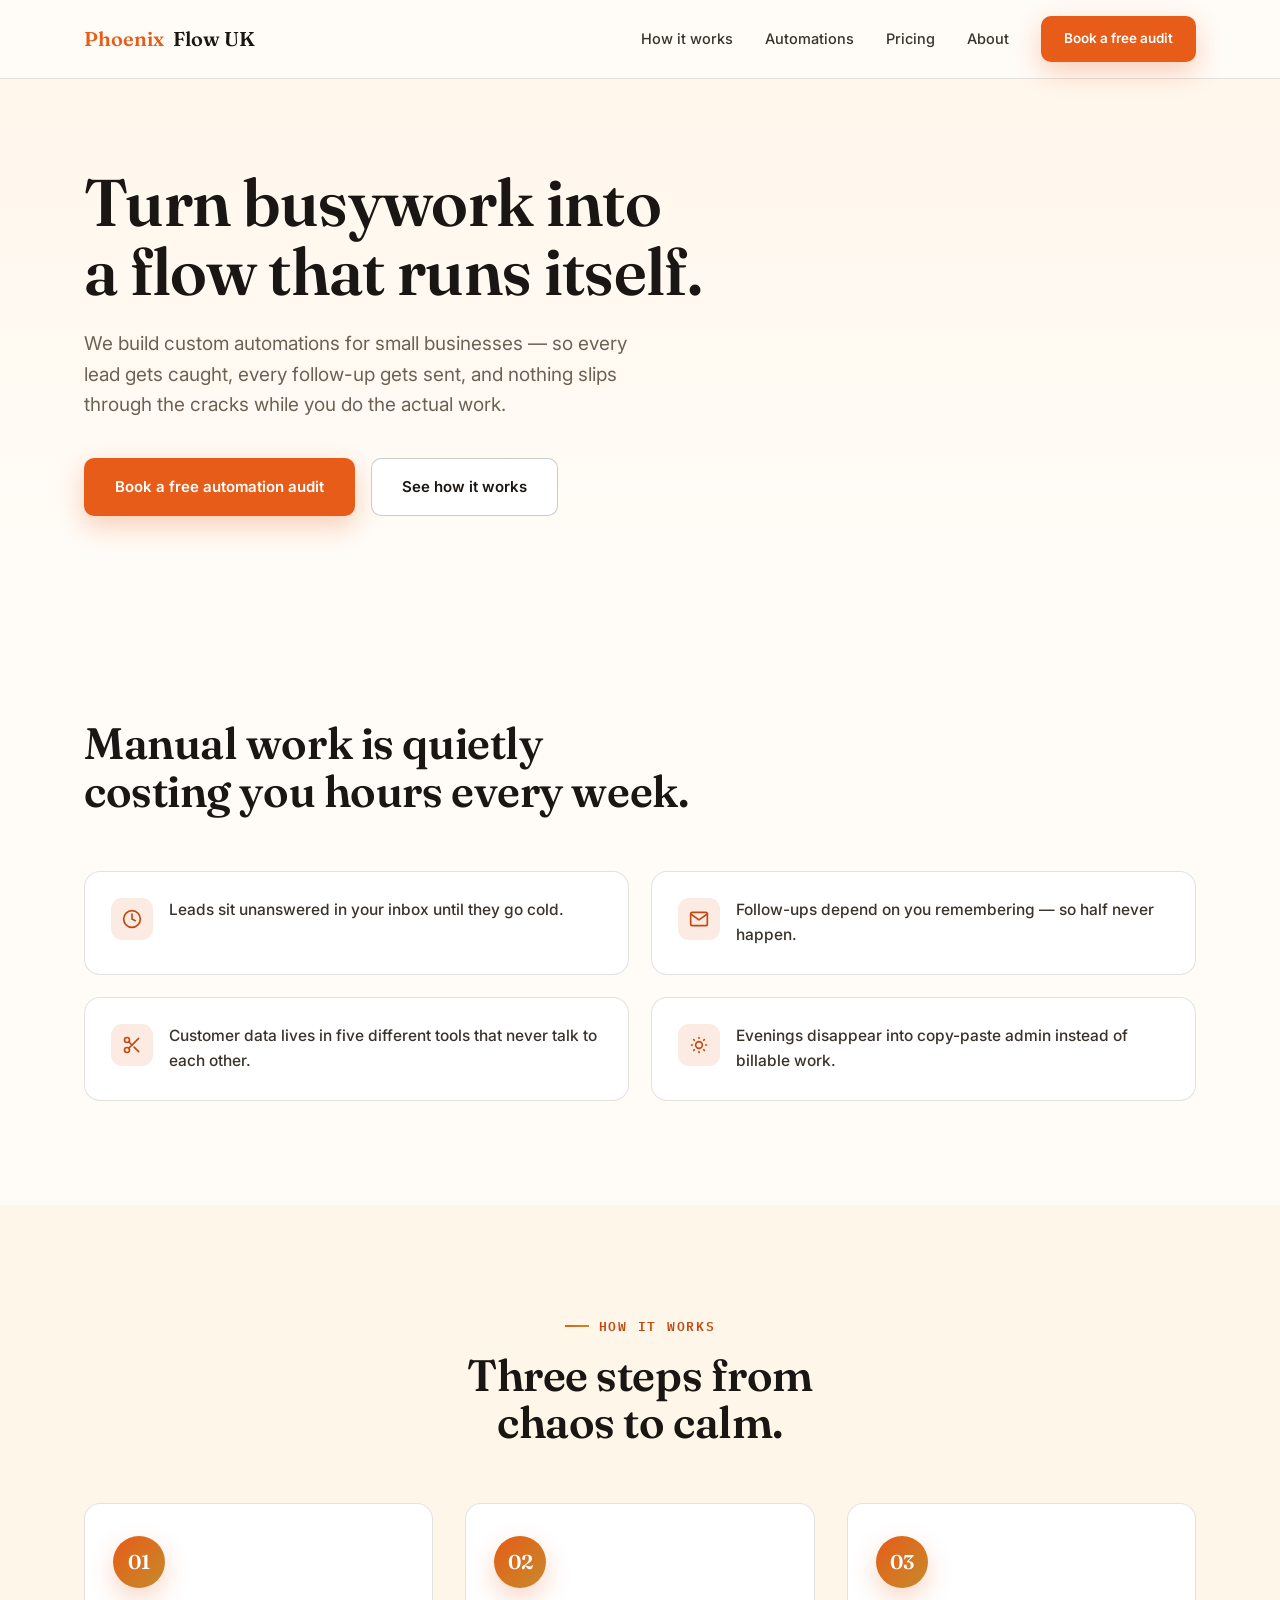
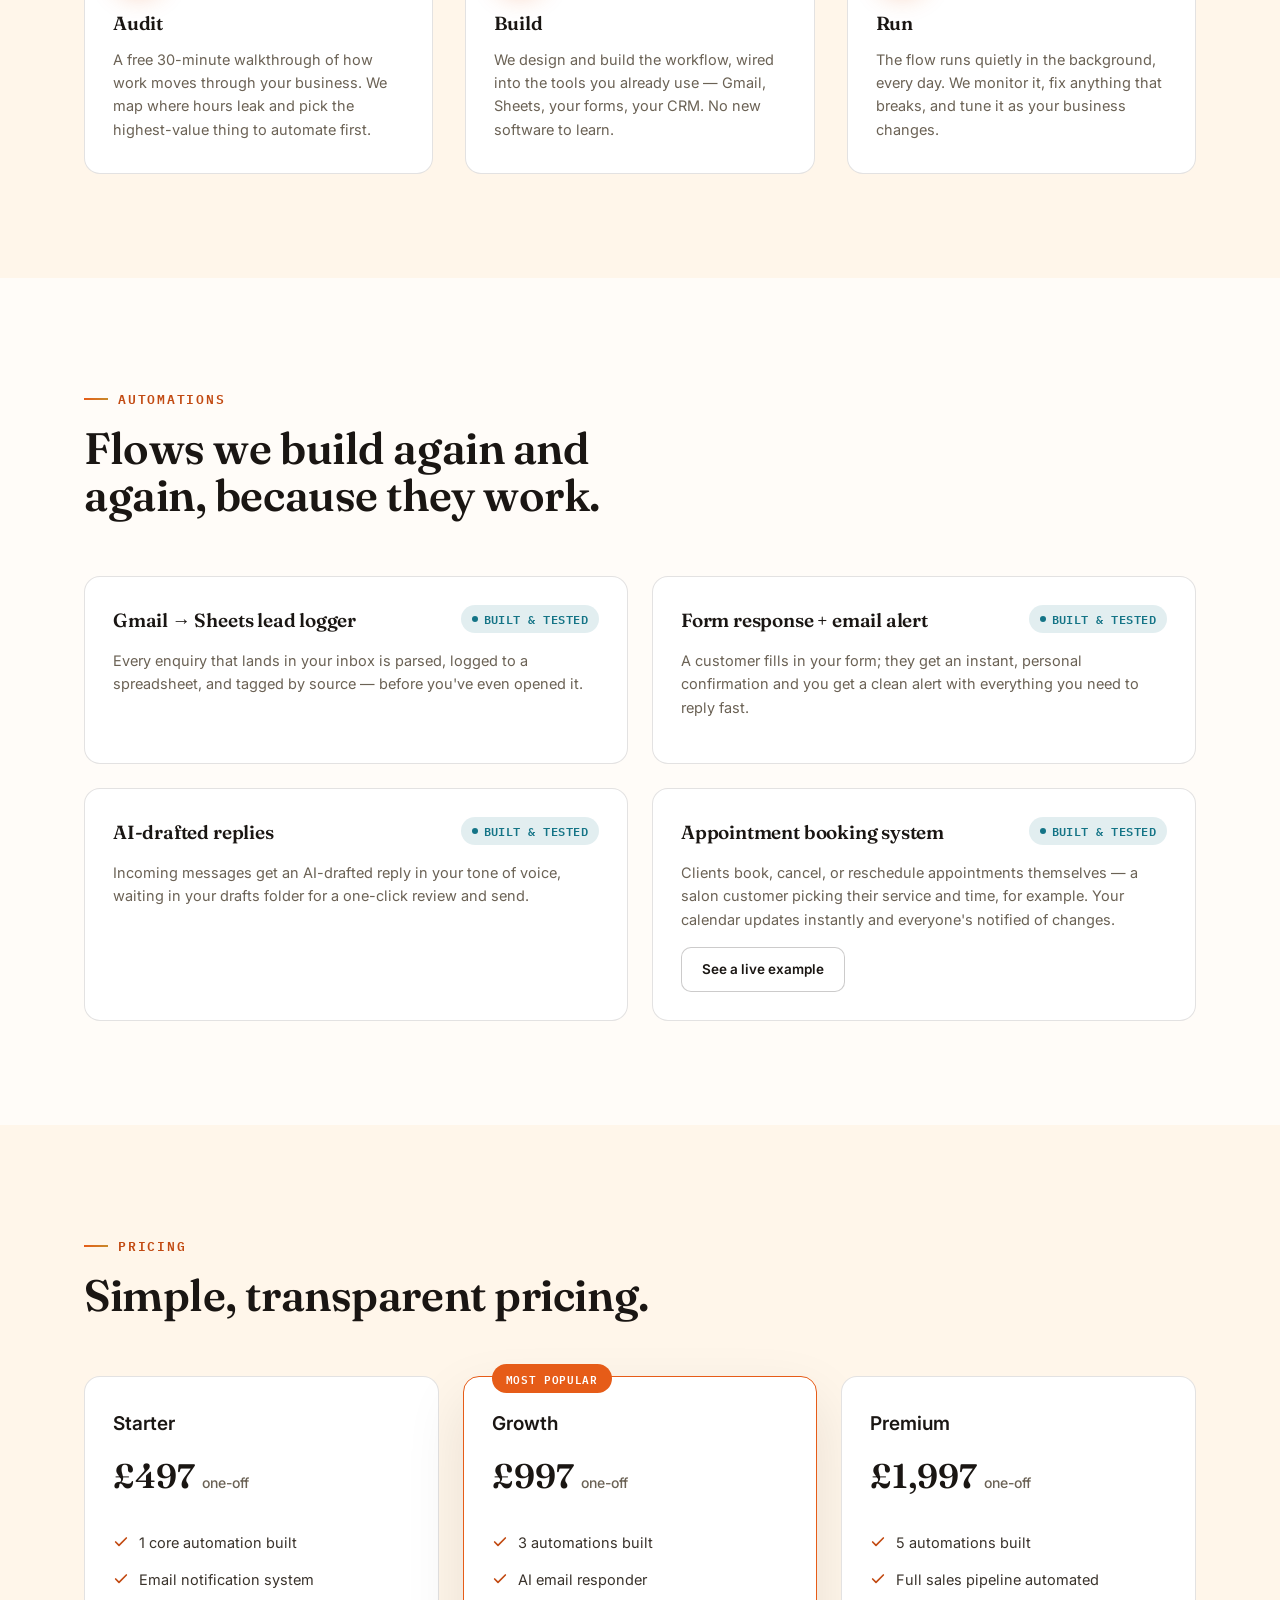
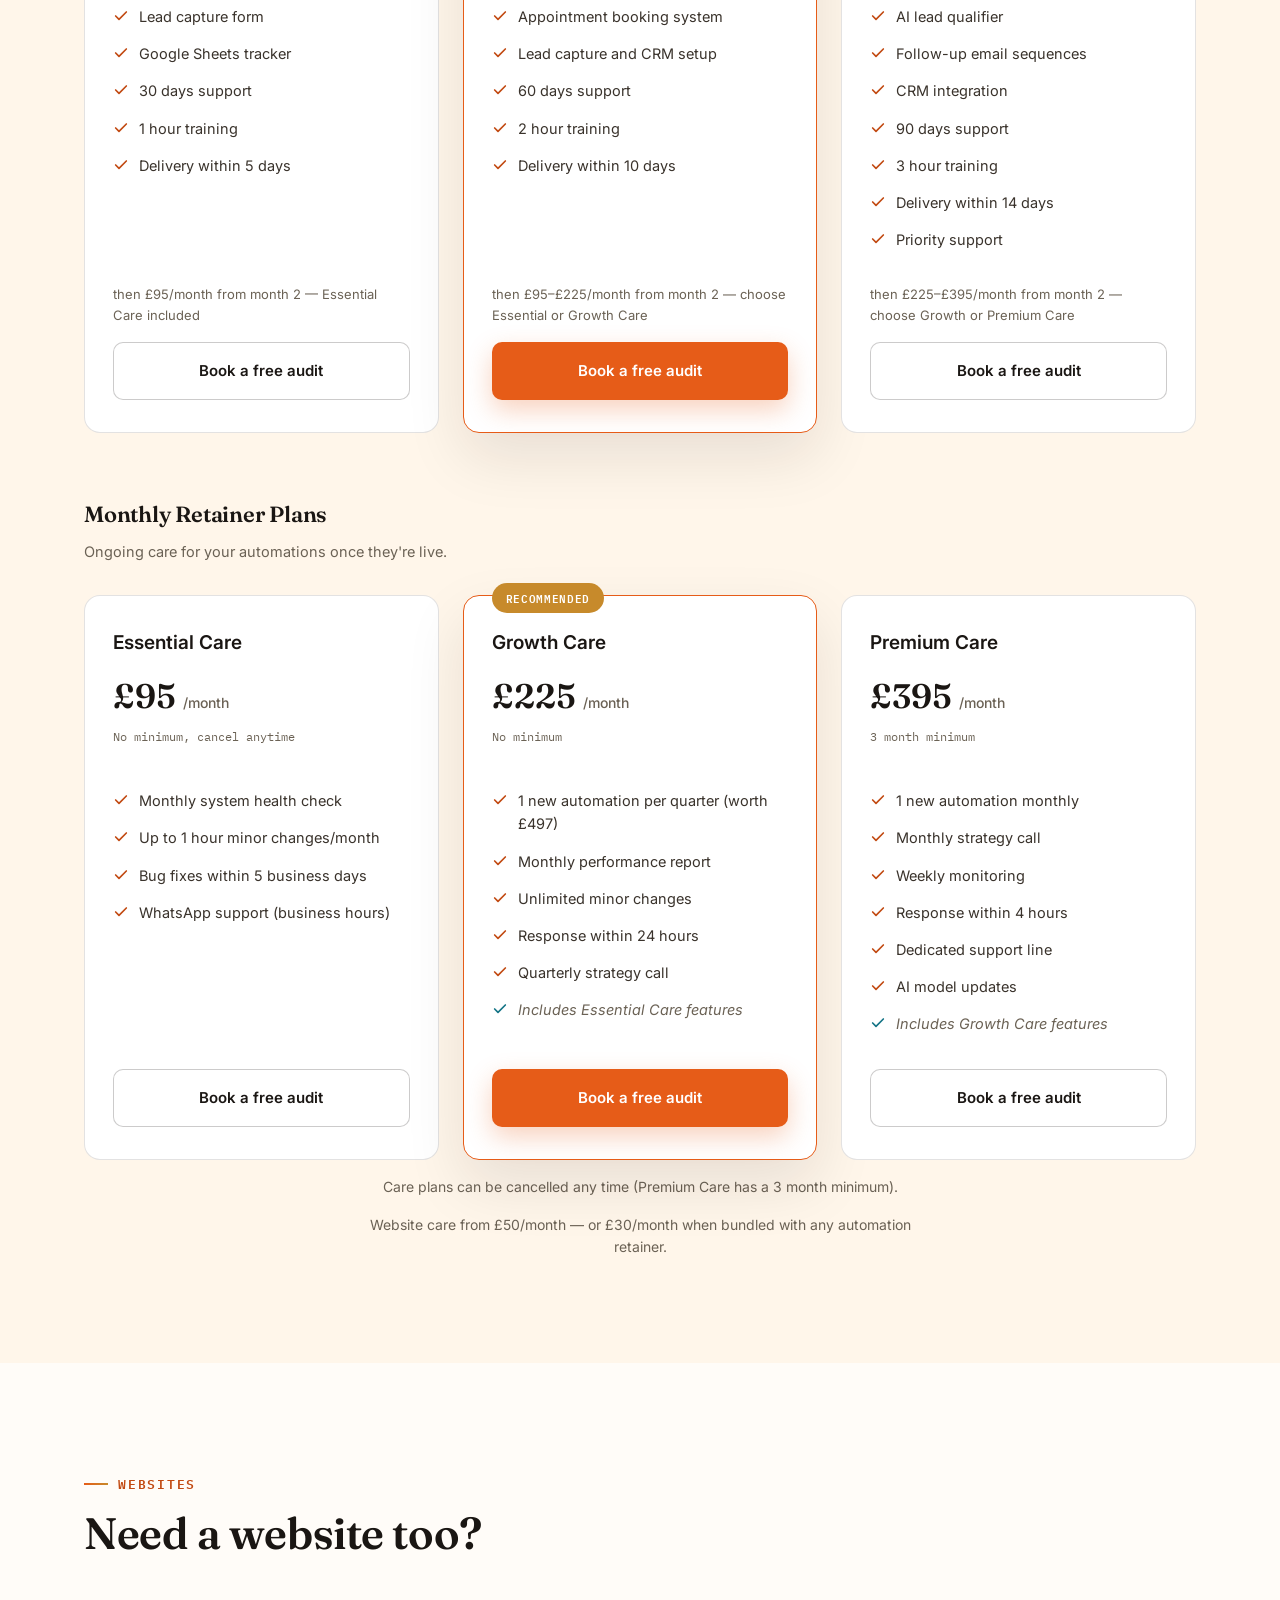
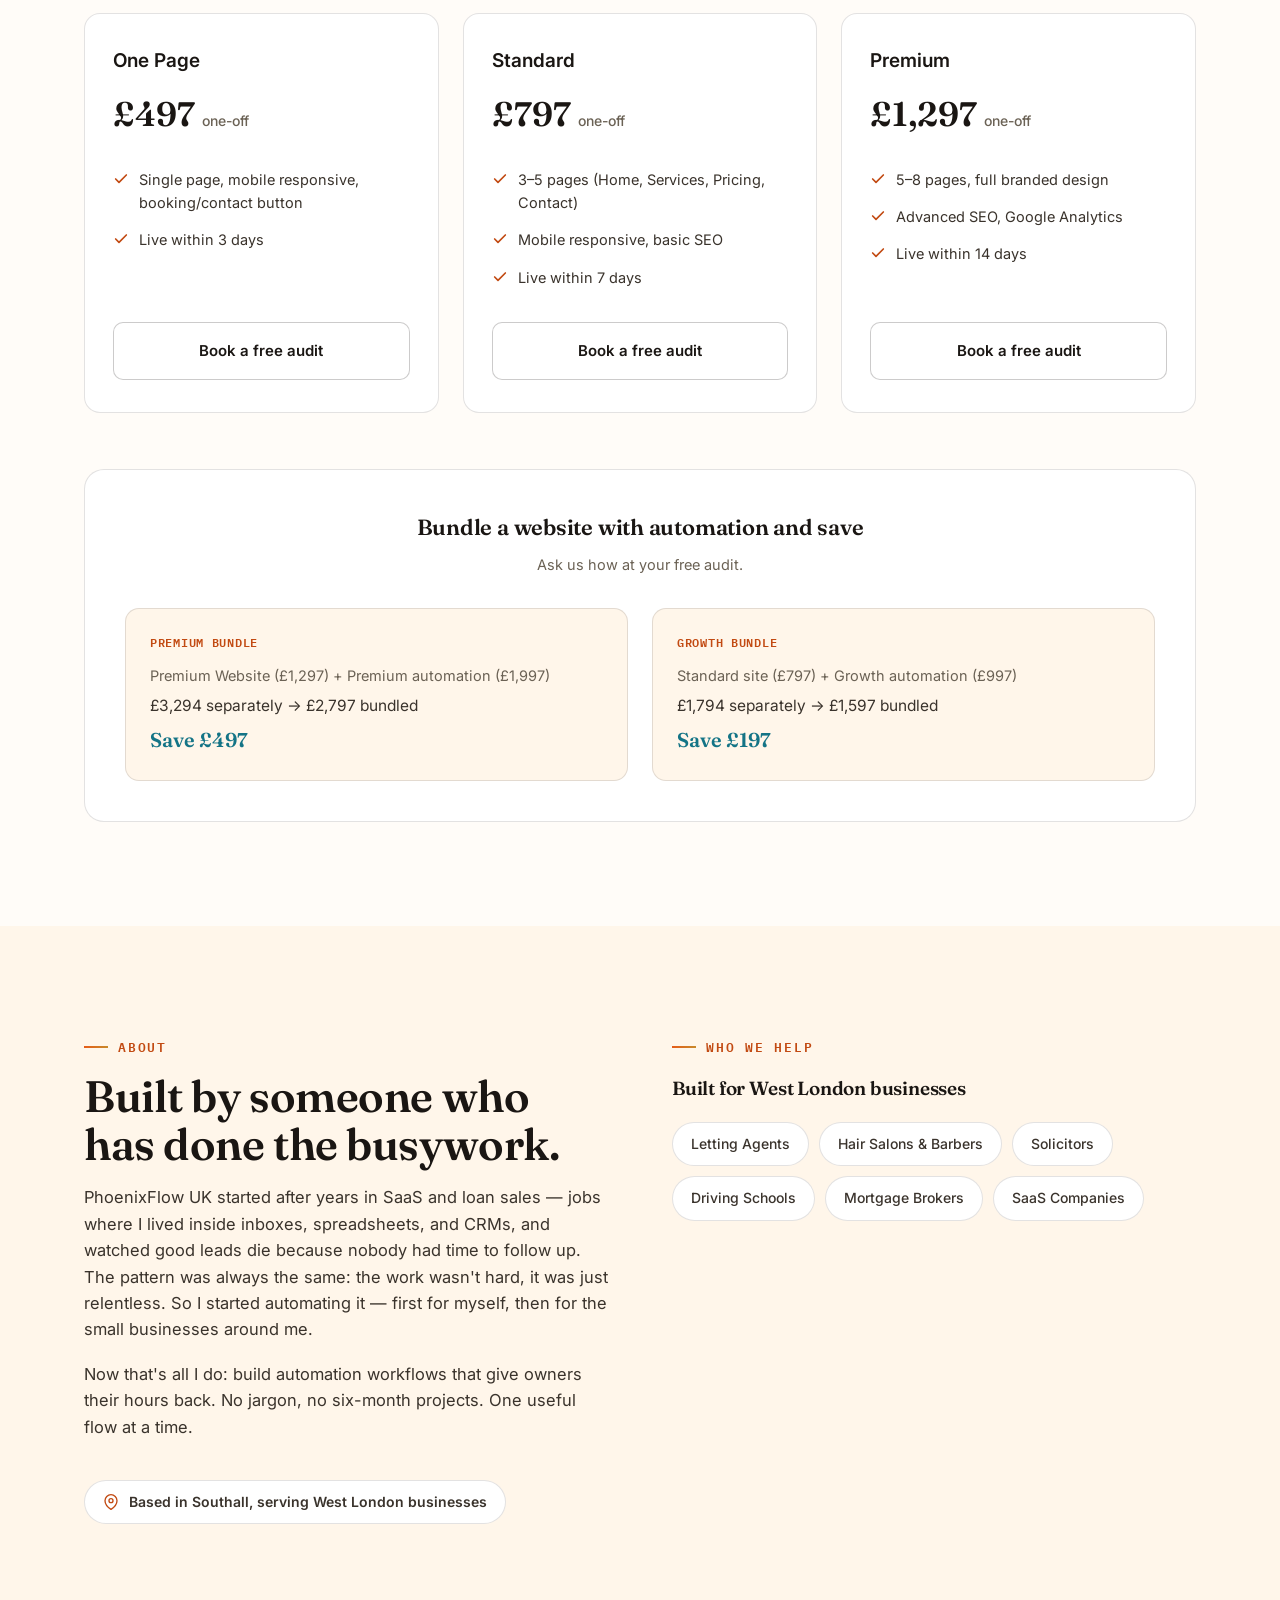
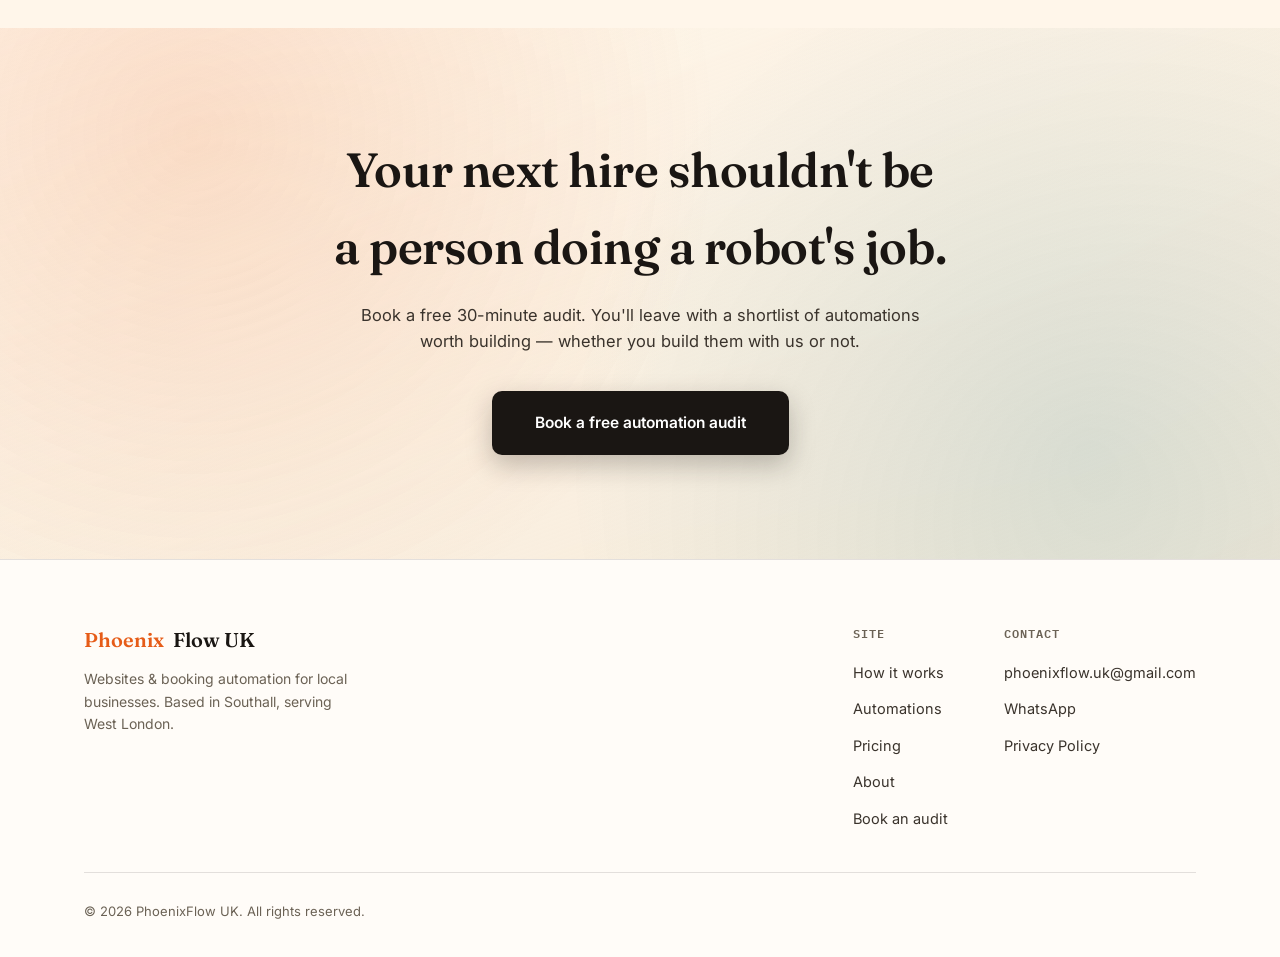
==== index.html @ ad7ba5e3 "Sync retainer pricing with live Framer site Restores Essential Care £95/no-min, Growth Care £225/no-" ====
<!DOCTYPE html>
<html lang="en">
<head>
<meta charset="UTF-8">
<meta name="viewport" content="width=device-width, initial-scale=1.0">
<title>PhoenixFlow UK — AI Automation for Small Business</title>
<meta name="description" content="PhoenixFlow UK builds AI automations and websites for small businesses across West London. From £497. Book a free audit.">
<link rel="canonical" href="https://phoenixflow.uk/">

<meta property="og:type" content="website">
<meta property="og:title" content="PhoenixFlow UK — AI Automation for Small Business">
<meta property="og:description" content="PhoenixFlow UK builds AI automations and websites for small businesses across West London. From £497. Book a free audit.">
<meta property="og:url" content="https://phoenixflow.uk/">
<meta property="og:site_name" content="PhoenixFlow UK">

<meta name="twitter:card" content="summary_large_image">
<meta name="twitter:title" content="PhoenixFlow UK — AI Automation for Small Business">
<meta name="twitter:description" content="PhoenixFlow UK builds AI automations and websites for small businesses across West London. From £497. Book a free audit.">

<link rel="icon" type="image/svg+xml" href="[data-uri]">
<meta name="theme-color" content="#FFFCF8">

<link rel="preconnect" href="https://fonts.googleapis.com">
<link rel="preconnect" href="https://fonts.gstatic.com" crossorigin>
<link href="https://fonts.googleapis.com/css2?family=Fraunces:opsz,wght@9..144,500;9..144,600;9..144,700&family=Inter:wght@400;500;600;700&family=IBM+Plex+Mono:wght@500;600&display=swap" rel="stylesheet">

<link rel="stylesheet" href="css/styles.css">
</head>
<body>

<header>
  <nav>
    <a href="#top" class="logo"><span class="mark">Phoenix</span>Flow UK</a>
    <ul class="nav-links" id="navLinks">
      <li><a href="#how-it-works">How it works</a></li>
      <li><a href="#automations">Automations</a></li>
      <li><a href="#pricing">Pricing</a></li>
      <li><a href="#about">About</a></li>
      <li><a href="https://calendly.com/phoenixflow" target="_blank" rel="noopener" class="btn btn-primary">Book a free audit</a></li>
    </ul>
    <button class="menu-toggle" id="menuToggle" aria-label="Toggle menu" aria-expanded="false">
      <span></span><span></span><span></span>
    </button>
  </nav>
</header>

<main id="top">

  <!-- HERO -->
  <section class="hero">
    <div class="container">
      <div class="hero-inner">
        <h1>Turn busywork into a flow that runs itself.</h1>
        <p>We build custom automations for small businesses — so every lead gets caught, every follow-up gets sent, and nothing slips through the cracks while you do the actual work.</p>
        <div class="hero-actions">
          <a href="https://calendly.com/phoenixflow" target="_blank" rel="noopener" class="btn btn-primary">Book a free automation audit</a>
          <a href="#how-it-works" class="btn btn-outline">See how it works</a>
        </div>
      </div>
    </div>
  </section>

  <!-- THE PROBLEM -->
  <section id="problem" class="problem">
    <div class="container">
      <div class="section-head reveal">
        <h2 class="section-title">Manual work is quietly costing you hours every week.</h2>
      </div>

      <div class="problem-grid">
        <div class="problem-item reveal">
          <div class="problem-icon">
            <svg width="20" height="20" viewBox="0 0 24 24" fill="none" stroke="currentColor" stroke-width="2" stroke-linecap="round" stroke-linejoin="round"><circle cx="12" cy="12" r="10"></circle><polyline points="12 6 12 12 16 14"></polyline></svg>
          </div>
          <p>Leads sit unanswered in your inbox until they go cold.</p>
        </div>
        <div class="problem-item reveal">
          <div class="problem-icon">
            <svg width="20" height="20" viewBox="0 0 24 24" fill="none" stroke="currentColor" stroke-width="2" stroke-linecap="round" stroke-linejoin="round"><path d="M22 6 12 13 2 6"></path><rect x="2" y="4" width="20" height="16" rx="2"></rect></svg>
          </div>
          <p>Follow-ups depend on you remembering — so half never happen.</p>
        </div>
        <div class="problem-item reveal">
          <div class="problem-icon">
            <svg width="20" height="20" viewBox="0 0 24 24" fill="none" stroke="currentColor" stroke-width="2" stroke-linecap="round" stroke-linejoin="round"><circle cx="6" cy="6" r="3"></circle><circle cx="6" cy="18" r="3"></circle><line x1="20" y1="4" x2="8.12" y2="15.88"></line><line x1="14.47" y1="14.48" x2="20" y2="20"></line><line x1="8.12" y1="8.12" x2="12" y2="12"></line></svg>
          </div>
          <p>Customer data lives in five different tools that never talk to each other.</p>
        </div>
        <div class="problem-item reveal">
          <div class="problem-icon">
            <svg width="20" height="20" viewBox="0 0 24 24" fill="none" stroke="currentColor" stroke-width="2" stroke-linecap="round" stroke-linejoin="round"><path d="M12 3v1m0 16v1m9-9h-1M4 12H3m15.36 6.36-.7-.7M6.34 6.34l-.7-.7m12.72 0-.7.7M6.34 17.66l-.7.7"></path><circle cx="12" cy="12" r="4"></circle></svg>
          </div>
          <p>Evenings disappear into copy-paste admin instead of billable work.</p>
        </div>
      </div>
    </div>
  </section>

  <!-- HOW IT WORKS -->
  <section id="how-it-works" class="how">
    <div class="container">
      <div class="section-head center reveal">
        <span class="eyebrow">How it works</span>
        <h2 class="section-title">Three steps from chaos to calm.</h2>
      </div>

      <div class="steps">
        <div class="step reveal">
          <div class="step-num">01</div>
          <h3>Audit</h3>
          <p>A free 30-minute walkthrough of how work moves through your business. We map where hours leak and pick the highest-value thing to automate first.</p>
        </div>
        <div class="step reveal">
          <div class="step-num">02</div>
          <h3>Build</h3>
          <p>We design and build the workflow, wired into the tools you already use — Gmail, Sheets, your forms, your CRM. No new software to learn.</p>
        </div>
        <div class="step reveal">
          <div class="step-num">03</div>
          <h3>Run</h3>
          <p>The flow runs quietly in the background, every day. We monitor it, fix anything that breaks, and tune it as your business changes.</p>
        </div>
      </div>
    </div>
  </section>

  <!-- AUTOMATIONS -->
  <section id="automations" class="automations">
    <div class="container">
      <div class="section-head reveal">
        <span class="eyebrow">Automations</span>
        <h2 class="section-title">Flows we build again and again, because they work.</h2>
      </div>

      <div class="auto-grid">
        <div class="auto-card reveal">
          <div class="auto-card-top">
            <h3>Gmail → Sheets lead logger</h3>
            <span class="badge badge-built"><span class="dot"></span>Built &amp; tested</span>
          </div>
          <p>Every enquiry that lands in your inbox is parsed, logged to a spreadsheet, and tagged by source — before you've even opened it.</p>
        </div>

        <div class="auto-card reveal">
          <div class="auto-card-top">
            <h3>Form response + email alert</h3>
            <span class="badge badge-built"><span class="dot"></span>Built &amp; tested</span>
          </div>
          <p>A customer fills in your form; they get an instant, personal confirmation and you get a clean alert with everything you need to reply fast.</p>
        </div>

        <div class="auto-card reveal">
          <div class="auto-card-top">
            <h3>AI-drafted replies</h3>
            <span class="badge badge-built"><span class="dot"></span>Built &amp; tested</span>
          </div>
          <p>Incoming messages get an AI-drafted reply in your tone of voice, waiting in your drafts folder for a one-click review and send.</p>
        </div>

        <div class="auto-card reveal">
          <div class="auto-card-top">
            <h3>Appointment booking system</h3>
            <span class="badge badge-built"><span class="dot"></span>Built &amp; tested</span>
          </div>
          <p>Clients book, cancel, or reschedule appointments themselves — a salon customer picking their service and time, for example. Your calendar updates instantly and everyone's notified of changes.</p>
          <a href="salon-demo/index.html" target="_blank" rel="noopener" class="btn btn-outline btn-sm">See a live example</a>
        </div>
      </div>
    </div>
  </section>

  <!-- PRICING -->
  <section id="pricing" class="pricing">
    <div class="container">
      <div class="section-head reveal">
        <span class="eyebrow">Pricing</span>
        <h2 class="section-title">Simple, transparent pricing.</h2>
      </div>

      <div class="tier-grid">
        <div class="tier-card reveal">
          <div class="tier-name">Starter</div>
          <div class="tier-price">£497 <span>one-off</span></div>
          <ul class="tier-features">
            <li><svg width="16" height="16" viewBox="0 0 24 24" fill="none" stroke="currentColor" stroke-width="2.5" stroke-linecap="round" stroke-linejoin="round"><polyline points="20 6 9 17 4 12"></polyline></svg>1 core automation built</li>
            <li><svg width="16" height="16" viewBox="0 0 24 24" fill="none" stroke="currentColor" stroke-width="2.5" stroke-linecap="round" stroke-linejoin="round"><polyline points="20 6 9 17 4 12"></polyline></svg>Email notification system</li>
            <li><svg width="16" height="16" viewBox="0 0 24 24" fill="none" stroke="currentColor" stroke-width="2.5" stroke-linecap="round" stroke-linejoin="round"><polyline points="20 6 9 17 4 12"></polyline></svg>Lead capture form</li>
            <li><svg width="16" height="16" viewBox="0 0 24 24" fill="none" stroke="currentColor" stroke-width="2.5" stroke-linecap="round" stroke-linejoin="round"><polyline points="20 6 9 17 4 12"></polyline></svg>Google Sheets tracker</li>
            <li><svg width="16" height="16" viewBox="0 0 24 24" fill="none" stroke="currentColor" stroke-width="2.5" stroke-linecap="round" stroke-linejoin="round"><polyline points="20 6 9 17 4 12"></polyline></svg>30 days support</li>
            <li><svg width="16" height="16" viewBox="0 0 24 24" fill="none" stroke="currentColor" stroke-width="2.5" stroke-linecap="round" stroke-linejoin="round"><polyline points="20 6 9 17 4 12"></polyline></svg>1 hour training</li>
            <li><svg width="16" height="16" viewBox="0 0 24 24" fill="none" stroke="currentColor" stroke-width="2.5" stroke-linecap="round" stroke-linejoin="round"><polyline points="20 6 9 17 4 12"></polyline></svg>Delivery within 5 days</li>
          </ul>
          <p class="tier-care-note">then £95/month from month 2 — Essential Care included</p>
          <a href="https://calendly.com/phoenixflow" target="_blank" rel="noopener" class="btn btn-outline btn-block">Book a free audit</a>
        </div>

        <div class="tier-card featured reveal">
          <span class="tier-badge">Most Popular</span>
          <div class="tier-name">Growth</div>
          <div class="tier-price">£997 <span>one-off</span></div>
          <ul class="tier-features">
            <li><svg width="16" height="16" viewBox="0 0 24 24" fill="none" stroke="currentColor" stroke-width="2.5" stroke-linecap="round" stroke-linejoin="round"><polyline points="20 6 9 17 4 12"></polyline></svg>3 automations built</li>
            <li><svg width="16" height="16" viewBox="0 0 24 24" fill="none" stroke="currentColor" stroke-width="2.5" stroke-linecap="round" stroke-linejoin="round"><polyline points="20 6 9 17 4 12"></polyline></svg>AI email responder</li>
            <li><svg width="16" height="16" viewBox="0 0 24 24" fill="none" stroke="currentColor" stroke-width="2.5" stroke-linecap="round" stroke-linejoin="round"><polyline points="20 6 9 17 4 12"></polyline></svg>Appointment booking system</li>
            <li><svg width="16" height="16" viewBox="0 0 24 24" fill="none" stroke="currentColor" stroke-width="2.5" stroke-linecap="round" stroke-linejoin="round"><polyline points="20 6 9 17 4 12"></polyline></svg>Lead capture and CRM setup</li>
            <li><svg width="16" height="16" viewBox="0 0 24 24" fill="none" stroke="currentColor" stroke-width="2.5" stroke-linecap="round" stroke-linejoin="round"><polyline points="20 6 9 17 4 12"></polyline></svg>60 days support</li>
            <li><svg width="16" height="16" viewBox="0 0 24 24" fill="none" stroke="currentColor" stroke-width="2.5" stroke-linecap="round" stroke-linejoin="round"><polyline points="20 6 9 17 4 12"></polyline></svg>2 hour training</li>
            <li><svg width="16" height="16" viewBox="0 0 24 24" fill="none" stroke="currentColor" stroke-width="2.5" stroke-linecap="round" stroke-linejoin="round"><polyline points="20 6 9 17 4 12"></polyline></svg>Delivery within 10 days</li>
          </ul>
          <p class="tier-care-note">then £95–£225/month from month 2 — choose Essential or Growth Care</p>
          <a href="https://calendly.com/phoenixflow" target="_blank" rel="noopener" class="btn btn-primary btn-block">Book a free audit</a>
        </div>

        <div class="tier-card reveal">
          <div class="tier-name">Premium</div>
          <div class="tier-price">£1,997 <span>one-off</span></div>
          <ul class="tier-features">
            <li><svg width="16" height="16" viewBox="0 0 24 24" fill="none" stroke="currentColor" stroke-width="2.5" stroke-linecap="round" stroke-linejoin="round"><polyline points="20 6 9 17 4 12"></polyline></svg>5 automations built</li>
            <li><svg width="16" height="16" viewBox="0 0 24 24" fill="none" stroke="currentColor" stroke-width="2.5" stroke-linecap="round" stroke-linejoin="round"><polyline points="20 6 9 17 4 12"></polyline></svg>Full sales pipeline automated</li>
            <li><svg width="16" height="16" viewBox="0 0 24 24" fill="none" stroke="currentColor" stroke-width="2.5" stroke-linecap="round" stroke-linejoin="round"><polyline points="20 6 9 17 4 12"></polyline></svg>AI lead qualifier</li>
            <li><svg width="16" height="16" viewBox="0 0 24 24" fill="none" stroke="currentColor" stroke-width="2.5" stroke-linecap="round" stroke-linejoin="round"><polyline points="20 6 9 17 4 12"></polyline></svg>Follow-up email sequences</li>
            <li><svg width="16" height="16" viewBox="0 0 24 24" fill="none" stroke="currentColor" stroke-width="2.5" stroke-linecap="round" stroke-linejoin="round"><polyline points="20 6 9 17 4 12"></polyline></svg>CRM integration</li>
            <li><svg width="16" height="16" viewBox="0 0 24 24" fill="none" stroke="currentColor" stroke-width="2.5" stroke-linecap="round" stroke-linejoin="round"><polyline points="20 6 9 17 4 12"></polyline></svg>90 days support</li>
            <li><svg width="16" height="16" viewBox="0 0 24 24" fill="none" stroke="currentColor" stroke-width="2.5" stroke-linecap="round" stroke-linejoin="round"><polyline points="20 6 9 17 4 12"></polyline></svg>3 hour training</li>
            <li><svg width="16" height="16" viewBox="0 0 24 24" fill="none" stroke="currentColor" stroke-width="2.5" stroke-linecap="round" stroke-linejoin="round"><polyline points="20 6 9 17 4 12"></polyline></svg>Delivery within 14 days</li>
            <li><svg width="16" height="16" viewBox="0 0 24 24" fill="none" stroke="currentColor" stroke-width="2.5" stroke-linecap="round" stroke-linejoin="round"><polyline points="20 6 9 17 4 12"></polyline></svg>Priority support</li>
          </ul>
          <p class="tier-care-note">then £225–£395/month from month 2 — choose Growth or Premium Care</p>
          <a href="https://calendly.com/phoenixflow" target="_blank" rel="noopener" class="btn btn-outline btn-block">Book a free audit</a>
        </div>
      </div>

      <div class="pricing-sub-head reveal">
        <h3>Monthly Retainer Plans</h3>
        <p>Ongoing care for your automations once they're live.</p>
      </div>

      <div class="tier-grid">
        <div class="tier-card reveal">
          <div class="tier-name">Essential Care</div>
          <div class="tier-price">£95 <span>/month</span></div>
          <div class="tier-minimum">No minimum, cancel anytime</div>
          <ul class="tier-features">
            <li><svg width="16" height="16" viewBox="0 0 24 24" fill="none" stroke="currentColor" stroke-width="2.5" stroke-linecap="round" stroke-linejoin="round"><polyline points="20 6 9 17 4 12"></polyline></svg>Monthly system health check</li>
            <li><svg width="16" height="16" viewBox="0 0 24 24" fill="none" stroke="currentColor" stroke-width="2.5" stroke-linecap="round" stroke-linejoin="round"><polyline points="20 6 9 17 4 12"></polyline></svg>Up to 1 hour minor changes/month</li>
            <li><svg width="16" height="16" viewBox="0 0 24 24" fill="none" stroke="currentColor" stroke-width="2.5" stroke-linecap="round" stroke-linejoin="round"><polyline points="20 6 9 17 4 12"></polyline></svg>Bug fixes within 5 business days</li>
            <li><svg width="16" height="16" viewBox="0 0 24 24" fill="none" stroke="currentColor" stroke-width="2.5" stroke-linecap="round" stroke-linejoin="round"><polyline points="20 6 9 17 4 12"></polyline></svg>WhatsApp support (business hours)</li>
          </ul>
          <a href="https://calendly.com/phoenixflow" target="_blank" rel="noopener" class="btn btn-outline btn-block">Book a free audit</a>
        </div>

        <div class="tier-card featured reveal">
          <span class="tier-badge gold">Recommended</span>
          <div class="tier-name">Growth Care</div>
          <div class="tier-price">£225 <span>/month</span></div>
          <div class="tier-minimum">No minimum</div>
          <ul class="tier-features">
            <li><svg width="16" height="16" viewBox="0 0 24 24" fill="none" stroke="currentColor" stroke-width="2.5" stroke-linecap="round" stroke-linejoin="round"><polyline points="20 6 9 17 4 12"></polyline></svg>1 new automation per quarter (worth £497)</li>
            <li><svg width="16" height="16" viewBox="0 0 24 24" fill="none" stroke="currentColor" stroke-width="2.5" stroke-linecap="round" stroke-linejoin="round"><polyline points="20 6 9 17 4 12"></polyline></svg>Monthly performance report</li>
            <li><svg width="16" height="16" viewBox="0 0 24 24" fill="none" stroke="currentColor" stroke-width="2.5" stroke-linecap="round" stroke-linejoin="round"><polyline points="20 6 9 17 4 12"></polyline></svg>Unlimited minor changes</li>
            <li><svg width="16" height="16" viewBox="0 0 24 24" fill="none" stroke="currentColor" stroke-width="2.5" stroke-linecap="round" stroke-linejoin="round"><polyline points="20 6 9 17 4 12"></polyline></svg>Response within 24 hours</li>
            <li><svg width="16" height="16" viewBox="0 0 24 24" fill="none" stroke="currentColor" stroke-width="2.5" stroke-linecap="round" stroke-linejoin="round"><polyline points="20 6 9 17 4 12"></polyline></svg>Quarterly strategy call</li>
            <li class="included"><svg width="16" height="16" viewBox="0 0 24 24" fill="none" stroke="currentColor" stroke-width="2.5" stroke-linecap="round" stroke-linejoin="round"><polyline points="20 6 9 17 4 12"></polyline></svg>Includes Essential Care features</li>
          </ul>
          <a href="https://calendly.com/phoenixflow" target="_blank" rel="noopener" class="btn btn-primary btn-block">Book a free audit</a>
        </div>

        <div class="tier-card reveal">
          <div class="tier-name">Premium Care</div>
          <div class="tier-price">£395 <span>/month</span></div>
          <div class="tier-minimum">3 month minimum</div>
          <ul class="tier-features">
            <li><svg width="16" height="16" viewBox="0 0 24 24" fill="none" stroke="currentColor" stroke-width="2.5" stroke-linecap="round" stroke-linejoin="round"><polyline points="20 6 9 17 4 12"></polyline></svg>1 new automation monthly</li>
            <li><svg width="16" height="16" viewBox="0 0 24 24" fill="none" stroke="currentColor" stroke-width="2.5" stroke-linecap="round" stroke-linejoin="round"><polyline points="20 6 9 17 4 12"></polyline></svg>Monthly strategy call</li>
            <li><svg width="16" height="16" viewBox="0 0 24 24" fill="none" stroke="currentColor" stroke-width="2.5" stroke-linecap="round" stroke-linejoin="round"><polyline points="20 6 9 17 4 12"></polyline></svg>Weekly monitoring</li>
            <li><svg width="16" height="16" viewBox="0 0 24 24" fill="none" stroke="currentColor" stroke-width="2.5" stroke-linecap="round" stroke-linejoin="round"><polyline points="20 6 9 17 4 12"></polyline></svg>Response within 4 hours</li>
            <li><svg width="16" height="16" viewBox="0 0 24 24" fill="none" stroke="currentColor" stroke-width="2.5" stroke-linecap="round" stroke-linejoin="round"><polyline points="20 6 9 17 4 12"></polyline></svg>Dedicated support line</li>
            <li><svg width="16" height="16" viewBox="0 0 24 24" fill="none" stroke="currentColor" stroke-width="2.5" stroke-linecap="round" stroke-linejoin="round"><polyline points="20 6 9 17 4 12"></polyline></svg>AI model updates</li>
            <li class="included"><svg width="16" height="16" viewBox="0 0 24 24" fill="none" stroke="currentColor" stroke-width="2.5" stroke-linecap="round" stroke-linejoin="round"><polyline points="20 6 9 17 4 12"></polyline></svg>Includes Growth Care features</li>
          </ul>
          <a href="https://calendly.com/phoenixflow" target="_blank" rel="noopener" class="btn btn-outline btn-block">Book a free audit</a>
        </div>
      </div>

      <p class="pricing-footnote">Care plans can be cancelled any time (Premium Care has a 3 month minimum).</p>
      <p class="pricing-footnote">Website care from £50/month — or £30/month when bundled with any automation retainer.</p>
    </div>
  </section>

  <!-- WEBSITES -->
  <section id="websites" class="websites">
    <div class="container">
      <div class="section-head reveal">
        <span class="eyebrow">Websites</span>
        <h2 class="section-title">Need a website too?</h2>
      </div>

      <div class="tier-grid">
        <div class="tier-card reveal">
          <div class="tier-name">One Page</div>
          <div class="tier-price">£497 <span>one-off</span></div>
          <ul class="tier-features">
            <li><svg width="16" height="16" viewBox="0 0 24 24" fill="none" stroke="currentColor" stroke-width="2.5" stroke-linecap="round" stroke-linejoin="round"><polyline points="20 6 9 17 4 12"></polyline></svg>Single page, mobile responsive, booking/contact button</li>
            <li><svg width="16" height="16" viewBox="0 0 24 24" fill="none" stroke="currentColor" stroke-width="2.5" stroke-linecap="round" stroke-linejoin="round"><polyline points="20 6 9 17 4 12"></polyline></svg>Live within 3 days</li>
          </ul>
          <a href="https://calendly.com/phoenixflow" target="_blank" rel="noopener" class="btn btn-outline btn-block">Book a free audit</a>
        </div>

        <div class="tier-card reveal">
          <div class="tier-name">Standard</div>
          <div class="tier-price">£797 <span>one-off</span></div>
          <ul class="tier-features">
            <li><svg width="16" height="16" viewBox="0 0 24 24" fill="none" stroke="currentColor" stroke-width="2.5" stroke-linecap="round" stroke-linejoin="round"><polyline points="20 6 9 17 4 12"></polyline></svg>3–5 pages (Home, Services, Pricing, Contact)</li>
            <li><svg width="16" height="16" viewBox="0 0 24 24" fill="none" stroke="currentColor" stroke-width="2.5" stroke-linecap="round" stroke-linejoin="round"><polyline points="20 6 9 17 4 12"></polyline></svg>Mobile responsive, basic SEO</li>
            <li><svg width="16" height="16" viewBox="0 0 24 24" fill="none" stroke="currentColor" stroke-width="2.5" stroke-linecap="round" stroke-linejoin="round"><polyline points="20 6 9 17 4 12"></polyline></svg>Live within 7 days</li>
          </ul>
          <a href="https://calendly.com/phoenixflow" target="_blank" rel="noopener" class="btn btn-outline btn-block">Book a free audit</a>
        </div>

        <div class="tier-card reveal">
          <div class="tier-name">Premium</div>
          <div class="tier-price">£1,297 <span>one-off</span></div>
          <ul class="tier-features">
            <li><svg width="16" height="16" viewBox="0 0 24 24" fill="none" stroke="currentColor" stroke-width="2.5" stroke-linecap="round" stroke-linejoin="round"><polyline points="20 6 9 17 4 12"></polyline></svg>5–8 pages, full branded design</li>
            <li><svg width="16" height="16" viewBox="0 0 24 24" fill="none" stroke="currentColor" stroke-width="2.5" stroke-linecap="round" stroke-linejoin="round"><polyline points="20 6 9 17 4 12"></polyline></svg>Advanced SEO, Google Analytics</li>
            <li><svg width="16" height="16" viewBox="0 0 24 24" fill="none" stroke="currentColor" stroke-width="2.5" stroke-linecap="round" stroke-linejoin="round"><polyline points="20 6 9 17 4 12"></polyline></svg>Live within 14 days</li>
          </ul>
          <a href="https://calendly.com/phoenixflow" target="_blank" rel="noopener" class="btn btn-outline btn-block">Book a free audit</a>
        </div>
      </div>

      <div class="bundle-banner reveal">
        <div class="bundle-banner-head">
          <h3>Bundle a website with automation and save</h3>
          <p>Ask us how at your free audit.</p>
        </div>
        <div class="bundle-examples">
          <div class="bundle-example">
            <div class="bundle-name">Premium bundle</div>
            <div class="bundle-sum">Premium Website (£1,297) + Premium automation (£1,997)</div>
            <div class="bundle-total">£3,294 separately → £2,797 bundled</div>
            <div class="bundle-save">Save £497</div>
          </div>
          <div class="bundle-example">
            <div class="bundle-name">Growth bundle</div>
            <div class="bundle-sum">Standard site (£797) + Growth automation (£997)</div>
            <div class="bundle-total">£1,794 separately → £1,597 bundled</div>
            <div class="bundle-save">Save £197</div>
          </div>
        </div>
      </div>
    </div>
  </section>

  <!-- ABOUT -->
  <section id="about" class="about">
    <div class="container">
      <div class="about-grid">
        <div class="about-copy reveal">
          <span class="eyebrow">About</span>
          <h2 class="section-title">Built by someone who has done the busywork.</h2>
          <p>PhoenixFlow UK started after years in SaaS and loan sales — jobs where I lived inside inboxes, spreadsheets, and CRMs, and watched good leads die because nobody had time to follow up. The pattern was always the same: the work wasn't hard, it was just relentless. So I started automating it — first for myself, then for the small businesses around me.</p>
          <p>Now that's all I do: build automation workflows that give owners their hours back. No jargon, no six-month projects. One useful flow at a time.</p>
          <div class="about-location">
            <svg width="16" height="16" viewBox="0 0 24 24" fill="none" stroke="currentColor" stroke-width="2" stroke-linecap="round" stroke-linejoin="round"><path d="M21 10c0 7-9 13-9 13s-9-6-9-13a9 9 0 0 1 18 0z"></path><circle cx="12" cy="10" r="3"></circle></svg>
            Based in Southall, serving West London businesses
          </div>
        </div>

        <div class="industries-box reveal">
          <span class="eyebrow">Who we help</span>
          <h3>Built for West London businesses</h3>
          <div class="tag-list">
            <span class="tag">Letting Agents</span>
            <span class="tag">Hair Salons &amp; Barbers</span>
            <span class="tag">Solicitors</span>
            <span class="tag">Driving Schools</span>
            <span class="tag">Mortgage Brokers</span>
            <span class="tag">SaaS Companies</span>
          </div>
        </div>
      </div>
    </div>
  </section>

  <!-- FINAL CTA -->
  <section class="cta-section">
    <div class="container reveal">
      <h2>Your next hire shouldn't be a person doing a robot's job.</h2>
      <p>Book a free 30-minute audit. You'll leave with a shortlist of automations worth building — whether you build them with us or not.</p>
      <a href="https://calendly.com/phoenixflow" target="_blank" rel="noopener" class="btn btn-dark">Book a free automation audit</a>
    </div>
  </section>

</main>

<footer id="contact">
  <div class="container">
    <div class="footer-top">
      <div class="footer-brand">
        <a href="#top" class="logo"><span class="mark">Phoenix</span>Flow UK</a>
        <p>Websites &amp; booking automation for local businesses. Based in Southall, serving West London.</p>
      </div>

      <div class="footer-cols">
        <div class="footer-col">
          <h4>Site</h4>
          <ul>
            <li><a href="#how-it-works">How it works</a></li>
            <li><a href="#automations">Automations</a></li>
            <li><a href="#pricing">Pricing</a></li>
            <li><a href="#about">About</a></li>
            <li><a href="https://calendly.com/phoenixflow" target="_blank" rel="noopener">Book an audit</a></li>
          </ul>
        </div>
        <div class="footer-col">
          <h4>Contact</h4>
          <ul>
            <li><a href="mailto:phoenixflow.uk@gmail.com">phoenixflow.uk@gmail.com</a></li>
            <li><a href="https://wa.me/447356282557" target="_blank" rel="noopener">WhatsApp</a></li>
            <li><a href="privacy.html">Privacy Policy</a></li>
          </ul>
        </div>
      </div>
    </div>

    <div class="footer-bottom">
      <p>&copy; <span id="year"></span> PhoenixFlow UK. All rights reserved.</p>
    </div>
  </div>
</footer>

<script src="js/main.js"></script>
</body>
</html>
---- css/styles.css ----
/* PhoenixFlow UK — static site styles */

:root{
  --bg:#FFFCF8;
  --bg-alt:#FFF6EA;
  --card:#FFFFFF;
  --border:rgba(26,22,19,0.12);
  --border-strong:rgba(26,22,19,0.22);
  --ink:#1A1613;
  --ink-soft:#3A332C;
  --muted:#6B6255;
  --accent:#E65C18;
  --accent-soft:rgba(230,92,24,0.12);
  --accent-deep:#C24A12;
  --gold:#C78A2B;
  --gold-soft:rgba(199,138,43,0.14);
  --teal:#147486;
  --teal-soft:rgba(20,116,134,0.12);
  --shadow:0 24px 60px rgba(26,22,19,0.10);
  --shadow-sm:0 8px 20px rgba(26,22,19,0.08);
  --radius:16px;
}

*{margin:0;padding:0;box-sizing:border-box;}

html{scroll-behavior:smooth;}
@media (prefers-reduced-motion: reduce){
  html{scroll-behavior:auto;}
  *{animation-duration:0.01ms !important;animation-iteration-count:1 !important;transition-duration:0.01ms !important;}
}

body{
  background:var(--bg);
  color:var(--ink);
  font-family:'Inter',-apple-system,BlinkMacSystemFont,sans-serif;
  line-height:1.6;
  overflow-x:hidden;
}

a{color:inherit;text-decoration:none;}
ul{list-style:none;}
img{max-width:100%;display:block;}
button{font:inherit;}
:focus-visible{outline:2px solid var(--accent-deep);outline-offset:3px;}

h1,h2,h3,h4{
  font-family:'Fraunces',Georgia,serif;
  font-weight:600;
  letter-spacing:-0.01em;
  color:var(--ink);
  text-wrap:balance;
}

code, .mono{
  font-family:'IBM Plex Mono',monospace;
}

.container{
  width:100%;
  max-width:1160px;
  margin:0 auto;
  padding:0 24px;
}

section{padding:104px 0;position:relative;}

.eyebrow{
  display:inline-flex;
  align-items:center;
  gap:10px;
  font-family:'IBM Plex Mono',monospace;
  color:var(--accent-deep);
  font-size:12.5px;
  font-weight:600;
  letter-spacing:0.14em;
  text-transform:uppercase;
  margin-bottom:16px;
}
.eyebrow::before{
  content:'';
  width:24px;height:2px;
  background:linear-gradient(90deg,var(--accent),var(--gold));
  display:inline-block;
}

.section-head{max-width:640px;margin-bottom:56px;}
.section-head.center{max-width:640px;margin-left:auto;margin-right:auto;text-align:center;}

.section-title{
  font-size:clamp(30px,4.4vw,44px);
  line-height:1.08;
  margin-bottom:16px;
}

.section-sub{
  color:var(--muted);
  font-size:17px;
  max-width:560px;
}
.center .section-sub{margin-left:auto;margin-right:auto;}

/* Buttons */
.btn{
  display:inline-flex;
  align-items:center;
  justify-content:center;
  gap:9px;
  padding:16px 30px;
  border-radius:10px;
  font-weight:600;
  font-size:15px;
  cursor:pointer;
  border:1.5px solid transparent;
  transition:transform .25s cubic-bezier(.2,.8,.3,1), box-shadow .3s ease, background .3s ease, color .25s ease, border-color .25s ease;
  white-space:nowrap;
}

.btn-primary{
  background:var(--accent);
  color:#fff;
  box-shadow:0 10px 26px rgba(230,92,24,0.28);
}
.btn-primary:hover{
  transform:translateY(-3px);
  background:var(--accent-deep);
  box-shadow:0 16px 34px rgba(230,92,24,0.36);
}
.btn-primary:active{transform:translateY(-1px);}

.btn-outline{
  background:var(--card);
  color:var(--ink);
  border-color:var(--border-strong);
}
.btn-outline:hover{
  border-color:var(--accent);
  color:var(--accent-deep);
  transform:translateY(-3px);
  box-shadow:var(--shadow-sm);
}

.btn-dark{
  background:var(--ink);
  color:#fff;
  box-shadow:0 10px 26px rgba(26,22,19,0.25);
}
.btn-dark:hover{
  transform:translateY(-3px);
  background:#000;
}

.btn-block{width:100%;}
.btn-sm{padding:11px 20px;font-size:13.5px;}

/* Header */
header{
  position:fixed;
  top:0;left:0;right:0;
  z-index:1000;
  backdrop-filter:blur(16px);
  background:rgba(255,252,248,0.86);
  border-bottom:1px solid var(--border);
}

nav{
  display:flex;
  align-items:center;
  justify-content:space-between;
  padding:16px 24px;
  max-width:1160px;
  margin:0 auto;
}

.logo{
  display:inline-flex;
  align-items:center;
  gap:9px;
  font-family:'Fraunces',Georgia,serif;
  font-weight:600;
  font-size:20px;
  color:var(--ink);
}
.logo .mark{color:var(--accent);}

.nav-links{
  display:flex;
  gap:32px;
  align-items:center;
}

.nav-links a:not(.btn){
  font-size:14.5px;
  font-weight:500;
  color:var(--ink-soft);
  position:relative;
  transition:color .2s ease;
}
.nav-links a:not(.btn):hover{color:var(--accent-deep);}
.nav-links a:not(.btn)::after{
  content:'';
  position:absolute;
  left:0;bottom:-5px;
  width:0;height:2px;
  background:linear-gradient(90deg,var(--accent),var(--gold));
  transition:width .25s ease;
}
.nav-links a:not(.btn):hover::after{width:100%;}

.nav-links .btn{padding:11px 22px;font-size:13.5px;}

.menu-toggle{
  display:none;
  flex-direction:column;
  align-items:center;
  justify-content:center;
  gap:5px;
  width:44px;
  height:44px;
  background:none;
  border:none;
  cursor:pointer;
  padding:0;
}
.menu-toggle span{
  width:22px;height:2px;background:var(--ink);
  transition:all .25s ease;
}

/* Hero */
.hero{
  padding:168px 0 100px;
  background:linear-gradient(180deg,var(--bg-alt) 0%, var(--bg) 100%);
  overflow:hidden;
}

.hero-inner{max-width:760px;}

.hero h1{
  font-size:clamp(38px,6vw,66px);
  line-height:1.04;
  margin-bottom:24px;
  animation:fadeUp .7s ease .1s both;
}

.hero p{
  color:var(--muted);
  font-size:clamp(16px,1.6vw,19px);
  max-width:560px;
  margin:0 0 38px;
  animation:fadeUp .7s ease .2s both;
}

.hero-actions{
  display:flex;
  gap:16px;
  flex-wrap:wrap;
  animation:fadeUp .7s ease .3s both;
}

@keyframes fadeUp{
  from{opacity:0;transform:translateY(18px);}
  to{opacity:1;transform:translateY(0);}
}

/* Problem */
.problem{background:var(--bg);}

.problem-grid{
  display:grid;
  grid-template-columns:repeat(2,1fr);
  gap:22px;
  margin-top:12px;
}

.problem-item{
  display:flex;
  gap:16px;
  align-items:flex-start;
  background:var(--card);
  border:1px solid var(--border);
  border-radius:var(--radius);
  padding:26px 26px;
  transition:transform .3s cubic-bezier(.2,.8,.3,1), border-color .3s ease, box-shadow .3s ease;
}
.problem-item:hover{
  transform:translateY(-4px);
  border-color:transparent;
  box-shadow:var(--shadow-sm);
}

.problem-icon{
  flex-shrink:0;
  width:42px;height:42px;
  border-radius:11px;
  background:var(--accent-soft);
  color:var(--accent-deep);
  display:flex;
  align-items:center;
  justify-content:center;
}

.problem-item p{color:var(--ink-soft);font-size:15.5px;font-weight:500;}

/* How it works */
.how{background:var(--bg-alt);}

.steps{
  display:grid;
  grid-template-columns:repeat(3,1fr);
  gap:32px;
  margin-top:12px;
}

.step{
  background:var(--card);
  border:1px solid var(--border);
  border-radius:var(--radius);
  padding:32px 28px;
}

.step-num{
  font-family:'Fraunces',Georgia,serif;
  font-weight:600;
  width:52px;height:52px;
  border-radius:50%;
  color:#fff;
  display:flex;
  align-items:center;
  justify-content:center;
  font-size:20px;
  margin-bottom:20px;
  background:linear-gradient(135deg,var(--accent),var(--gold));
  box-shadow:0 10px 24px rgba(230,92,24,0.25);
}

.step h3{font-size:19px;margin-bottom:10px;font-weight:600;}
.step p{color:var(--muted);font-size:14.5px;}

/* Automations */
.automations{background:var(--bg);}

.auto-grid{
  display:grid;
  grid-template-columns:repeat(2,1fr);
  gap:24px;
  margin-top:12px;
}

.auto-card{
  background:var(--card);
  border:1px solid var(--border);
  border-radius:var(--radius);
  padding:28px;
  display:flex;
  flex-direction:column;
  transition:transform .3s cubic-bezier(.2,.8,.3,1), border-color .3s ease, box-shadow .3s ease;
}
.auto-card:hover{
  transform:translateY(-4px);
  border-color:transparent;
  box-shadow:var(--shadow-sm);
}

.auto-card-top{
  display:flex;
  align-items:flex-start;
  justify-content:space-between;
  gap:12px;
  margin-bottom:14px;
}

.auto-card h3{font-size:19px;font-weight:600;}

.badge{
  display:inline-flex;
  align-items:center;
  gap:6px;
  font-family:'IBM Plex Mono',monospace;
  font-size:11.5px;
  font-weight:600;
  letter-spacing:0.04em;
  text-transform:uppercase;
  padding:5px 11px;
  border-radius:999px;
  white-space:nowrap;
  flex-shrink:0;
}
.badge-built{
  background:var(--teal-soft);
  color:var(--teal);
}
.badge-built .dot{width:6px;height:6px;border-radius:50%;background:var(--teal);}

.auto-card p{color:var(--muted);font-size:14.5px;flex-grow:1;margin-bottom:16px;}

.auto-card .btn{align-self:flex-start;}

/* Pricing */
.pricing{background:var(--bg-alt);}

.pricing-sub-head{
  margin:64px 0 32px;
}
.pricing-sub-head h3{font-size:22px;font-weight:600;margin-bottom:8px;}
.pricing-sub-head p{color:var(--muted);font-size:14.5px;}

.tier-grid{
  display:grid;
  grid-template-columns:repeat(3,1fr);
  gap:24px;
}

.tier-card{
  background:var(--card);
  border:1px solid var(--border);
  border-radius:var(--radius);
  padding:32px 28px;
  display:flex;
  flex-direction:column;
  position:relative;
  transition:transform .3s cubic-bezier(.2,.8,.3,1), border-color .3s ease, box-shadow .3s ease;
}
.tier-card:hover{
  transform:translateY(-4px);
  box-shadow:var(--shadow-sm);
}

.tier-card.featured{
  border-color:var(--accent);
  box-shadow:var(--shadow);
}

.tier-badge{
  position:absolute;
  top:-13px;left:28px;
  background:var(--accent);
  color:#fff;
  font-family:'IBM Plex Mono',monospace;
  font-size:11px;
  font-weight:600;
  letter-spacing:0.06em;
  text-transform:uppercase;
  padding:6px 14px;
  border-radius:999px;
}
.tier-badge.gold{background:var(--gold);}

.tier-name{font-size:19px;font-weight:600;margin-bottom:10px;}

.tier-price{
  font-family:'Fraunces',Georgia,serif;
  font-size:34px;
  font-weight:600;
  margin-bottom:4px;
}
.tier-price span{
  font-family:'Inter',sans-serif;
  font-size:14px;
  font-weight:500;
  color:var(--muted);
}

.tier-minimum{
  font-family:'IBM Plex Mono',monospace;
  font-size:12px;
  color:var(--muted);
  margin-bottom:20px;
}

.tier-care-note{
  font-size:13px;
  color:var(--muted);
  margin-bottom:16px;
}

.pricing-footnote{
  text-align:center;
  color:var(--muted);
  font-size:14px;
  max-width:560px;
  margin:16px auto 0;
}

.tier-features{margin:16px 0 26px;flex-grow:1;}
.tier-features li{
  display:flex;
  align-items:flex-start;
  gap:10px;
  font-size:14.5px;
  color:var(--ink-soft);
  padding:7px 0;
}
.tier-features li svg{flex-shrink:0;margin-top:3px;color:var(--accent-deep);}
.tier-features li.included{color:var(--muted);font-style:italic;}
.tier-features li.included svg{color:var(--teal);}

/* Bundle banner */
.bundle-banner{
  background:var(--card);
  border:1px solid var(--border);
  border-radius:20px;
  padding:40px;
  margin-top:56px;
}
.bundle-banner-head{
  text-align:center;
  max-width:520px;
  margin:0 auto 32px;
}
.bundle-banner-head h3{font-size:22px;font-weight:600;margin-bottom:8px;}
.bundle-banner-head p{color:var(--muted);font-size:14.5px;}

.bundle-examples{
  display:grid;
  grid-template-columns:1fr 1fr;
  gap:24px;
}

.bundle-example{
  background:var(--bg-alt);
  border:1px solid var(--border);
  border-radius:14px;
  padding:24px;
}
.bundle-example .bundle-name{
  font-family:'IBM Plex Mono',monospace;
  font-size:12px;
  font-weight:600;
  letter-spacing:0.06em;
  text-transform:uppercase;
  color:var(--accent-deep);
  margin-bottom:12px;
}
.bundle-example .bundle-sum{color:var(--muted);font-size:14.5px;margin-bottom:6px;}
.bundle-example .bundle-total{font-size:15.5px;color:var(--ink-soft);margin-bottom:6px;}
.bundle-example .bundle-save{
  font-family:'Fraunces',Georgia,serif;
  font-size:20px;
  font-weight:600;
  color:var(--teal);
}

/* Websites */
.websites{background:var(--bg);}

/* About */
.about{background:var(--bg-alt);}

.about-grid{
  display:grid;
  grid-template-columns:1fr 1fr;
  gap:64px;
  align-items:start;
}

.about-copy p{color:var(--ink-soft);font-size:16.5px;margin-bottom:18px;}
.about-copy p:last-child{margin-bottom:0;}

.about-location{
  display:inline-flex;
  align-items:center;
  gap:10px;
  margin-top:22px;
  padding:10px 18px;
  border:1px solid var(--border);
  border-radius:999px;
  background:var(--card);
  font-size:14px;
  font-weight:600;
  color:var(--ink-soft);
}
.about-location svg{color:var(--accent-deep);}

.industries-box h3{font-size:19px;font-weight:600;margin-bottom:18px;}

.tag-list{
  display:flex;
  flex-wrap:wrap;
  gap:10px;
}
.tag{
  background:var(--card);
  border:1px solid var(--border);
  border-radius:999px;
  padding:10px 18px;
  font-size:14px;
  font-weight:500;
  color:var(--ink-soft);
  transition:border-color .25s ease, color .25s ease, transform .25s ease;
}
.tag:hover{
  border-color:var(--accent);
  color:var(--accent-deep);
  transform:translateY(-2px);
}

/* Final CTA */
.cta-section{
  text-align:center;
  background:linear-gradient(160deg,var(--bg-alt) 0%, var(--gold-soft) 100%);
  position:relative;
  overflow:hidden;
}
.cta-section::before{
  content:'';
  position:absolute;
  inset:0;
  background:
    radial-gradient(circle at 15% 20%, rgba(230,92,24,0.16), transparent 45%),
    radial-gradient(circle at 85% 80%, rgba(20,116,134,0.14), transparent 45%);
  pointer-events:none;
}
.cta-section .container{position:relative;z-index:1;}
.cta-section h2{
  font-size:clamp(30px,5vw,48px);
  margin-bottom:16px;
  max-width:760px;
  margin-left:auto;
  margin-right:auto;
}
.cta-section p{color:var(--ink-soft);font-size:16.5px;margin-bottom:36px;max-width:560px;margin-left:auto;margin-right:auto;}
.cta-section .btn{padding:19px 42px;font-size:15.5px;}

/* Footer */
footer{
  padding:64px 0 36px;
  border-top:1px solid var(--border);
  background:var(--bg);
}

.footer-top{
  display:flex;
  justify-content:space-between;
  align-items:flex-start;
  gap:40px;
  flex-wrap:wrap;
  margin-bottom:40px;
}

.footer-brand .logo{margin-bottom:12px;}
.footer-brand p{color:var(--muted);font-size:14px;max-width:280px;}

.footer-cols{
  display:flex;
  gap:56px;
  flex-wrap:wrap;
}

.footer-col h4{
  font-family:'IBM Plex Mono',monospace;
  font-size:12px;
  font-weight:600;
  letter-spacing:0.08em;
  text-transform:uppercase;
  color:var(--muted);
  margin-bottom:16px;
}
.footer-col ul{display:flex;flex-direction:column;gap:11px;}
.footer-col a{color:var(--ink-soft);font-size:14.5px;transition:color .2s ease;}
.footer-col a:hover{color:var(--accent-deep);}

.footer-bottom{
  display:flex;
  justify-content:space-between;
  align-items:center;
  gap:16px;
  flex-wrap:wrap;
  padding-top:28px;
  border-top:1px solid var(--border);
}
.footer-bottom p{color:var(--muted);font-size:13px;}

/* Scroll reveal */
.reveal{
  opacity:0;
  transform:translateY(24px);
  transition:opacity .7s ease, transform .7s ease;
}
.reveal.visible{
  opacity:1;
  transform:translateY(0);
}

/* Responsive */
@media (max-width:900px){
  .problem-grid{grid-template-columns:1fr;}
  .steps{grid-template-columns:1fr;}
  .auto-grid{grid-template-columns:1fr;}
  .tier-grid{grid-template-columns:1fr;}
  .bundle-examples{grid-template-columns:1fr;}
  .about-grid{grid-template-columns:1fr;gap:40px;}
}

@media (max-width:768px){
  section{padding:76px 0;}
  .hero{padding:140px 0 70px;}
  .nav-links{
    position:fixed;
    top:66px;left:0;right:0;
    flex-direction:column;
    align-items:flex-start;
    gap:0;
    background:rgba(255,252,248,0.98);
    border-bottom:1px solid var(--border);
    max-height:0;
    overflow:hidden;
    transition:max-height .3s ease;
  }
  .nav-links.open{max-height:420px;}
  .nav-links a:not(.btn){
    padding:16px 24px;
    width:100%;
    border-bottom:1px solid var(--border);
  }
  .nav-links .btn{margin:20px 24px;}
  .menu-toggle{display:flex;}
  .hero-actions{flex-direction:column;width:100%;}
  .hero-actions .btn{width:100%;}
  .footer-top{flex-direction:column;}
  .footer-cols{gap:36px;}
}

@media (max-width:480px){
  .btn{white-space:normal;text-align:center;}
  .bundle-banner{padding:26px;}
}
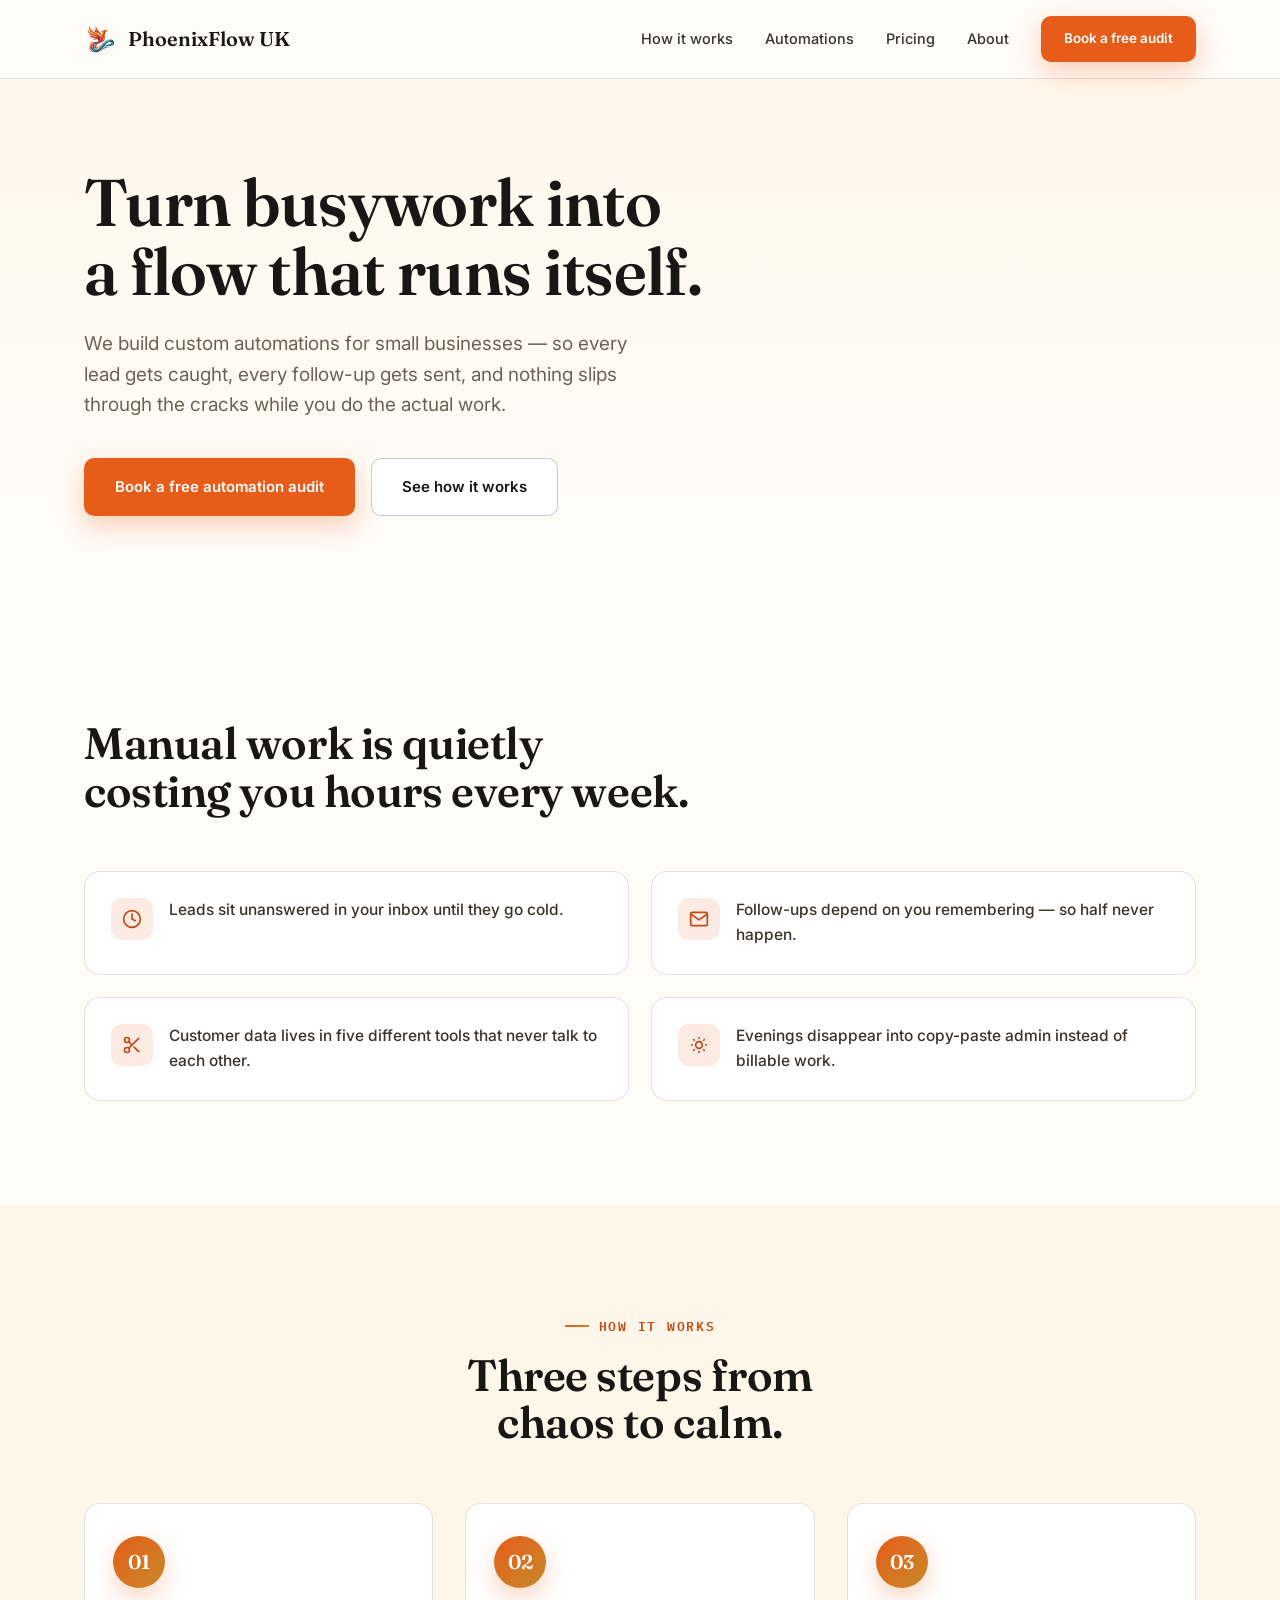
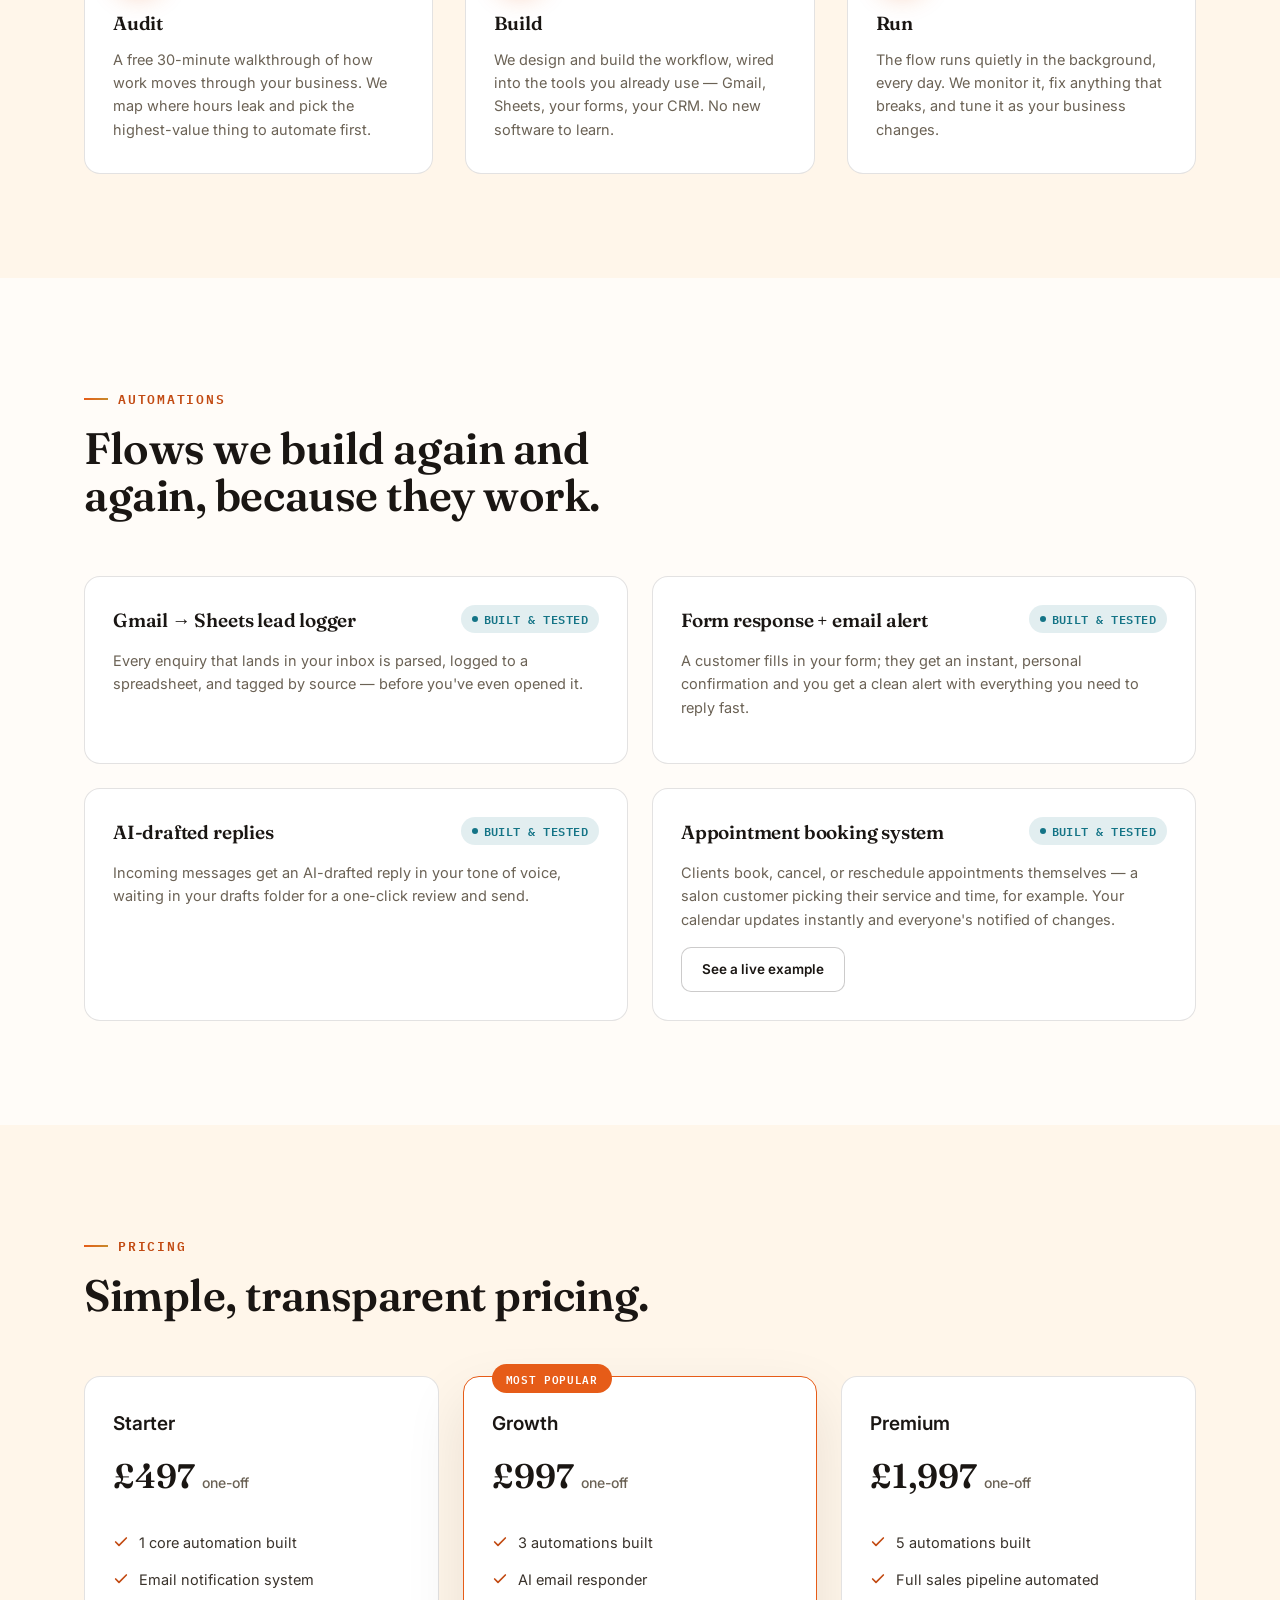
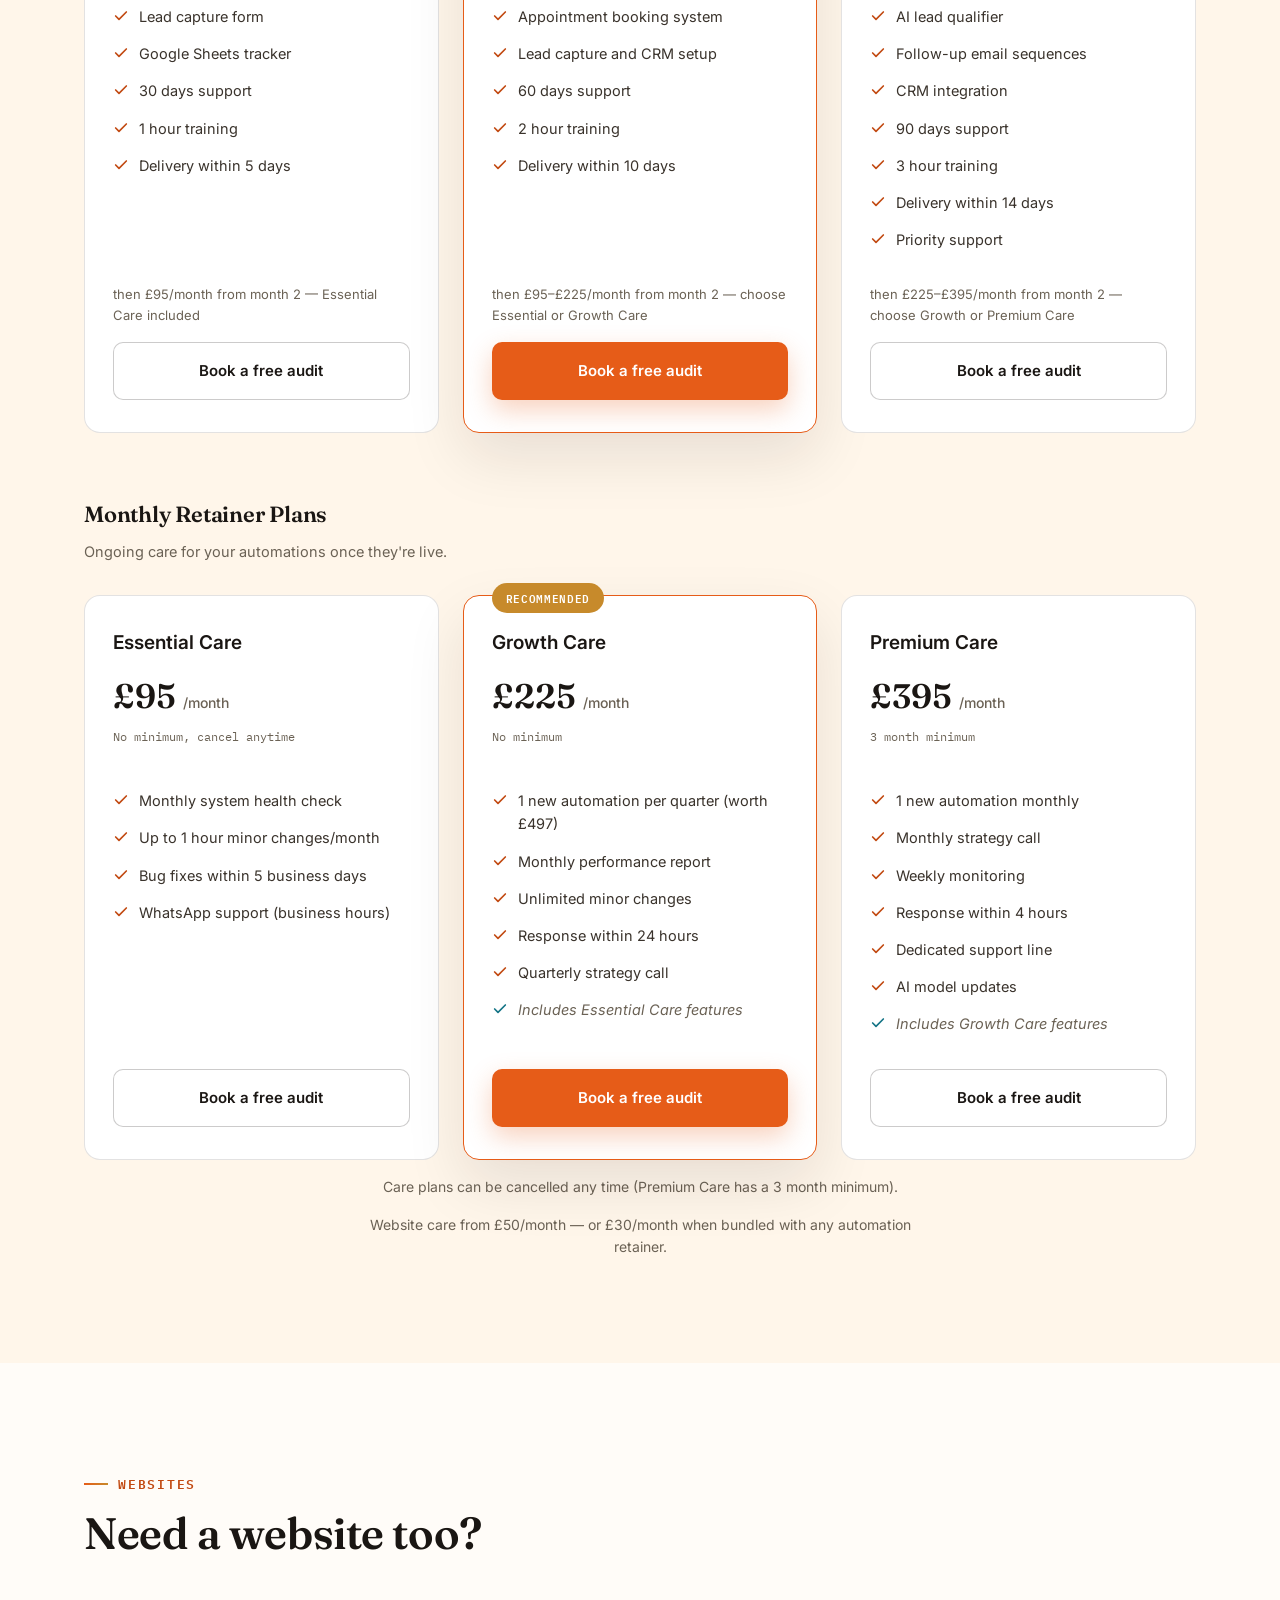
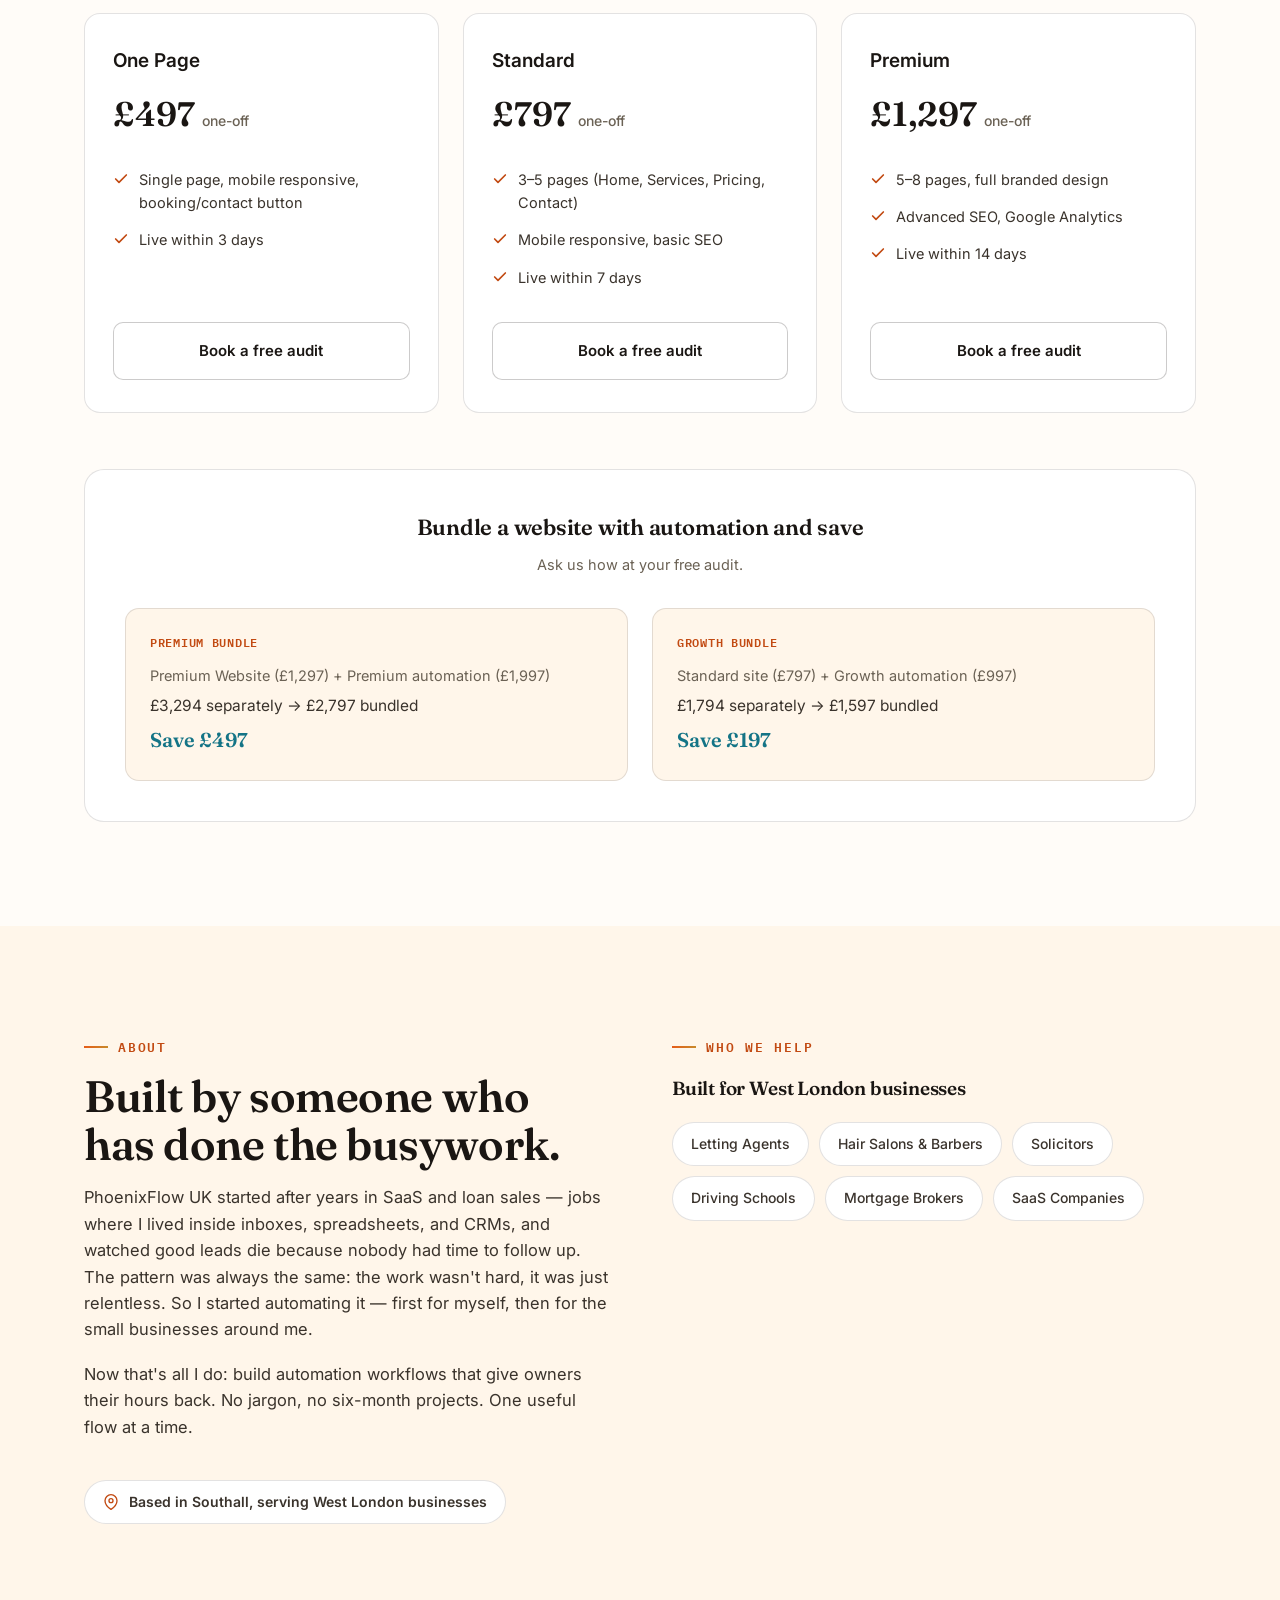
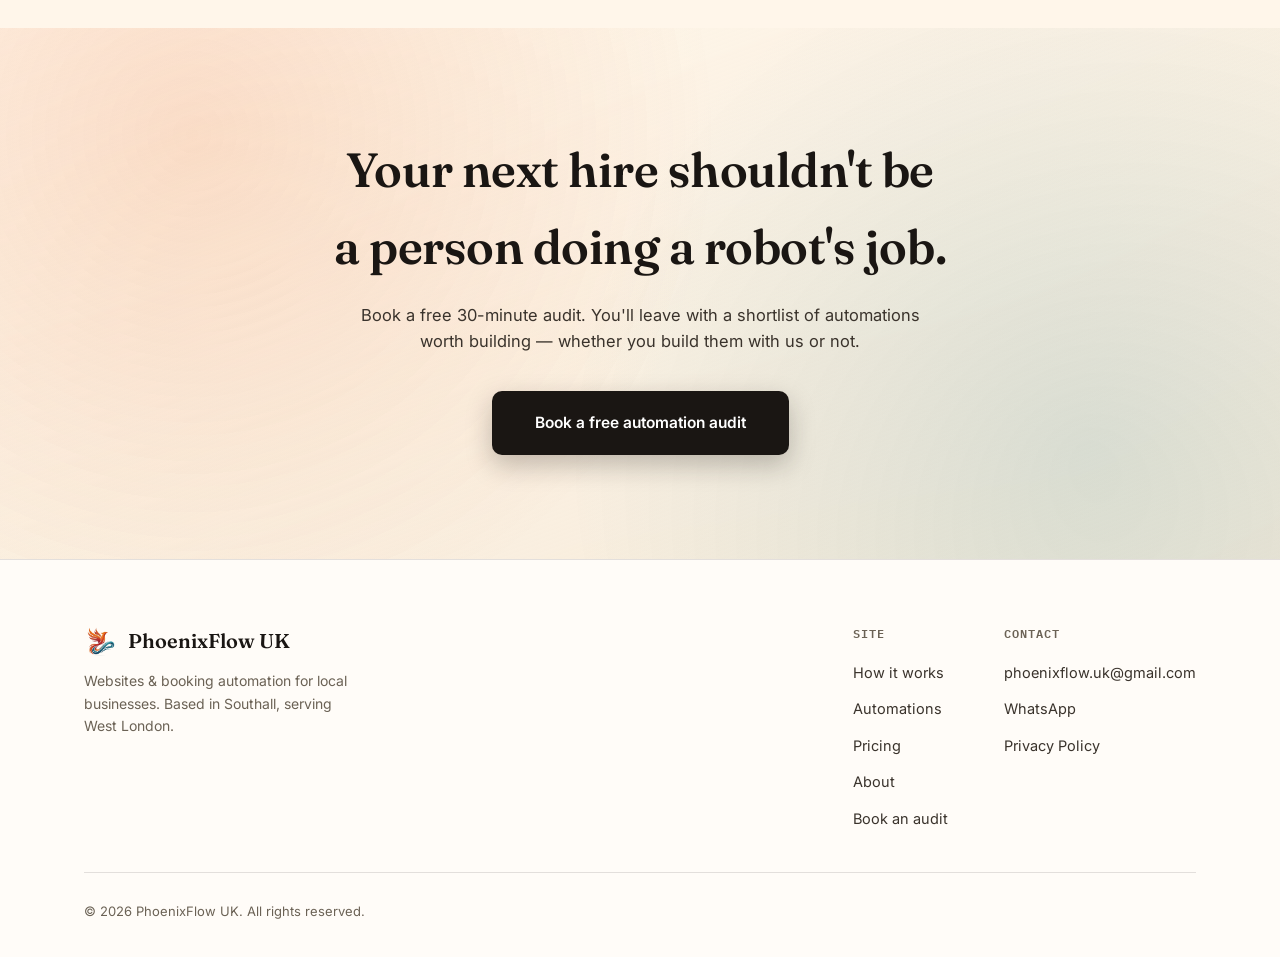
==== commit a032f093: "Replace text logo with actual PhoenixFlow brand icon Pulls the phoenix/wave mark from the live Frame" ====
--- a/index.html
+++ b/index.html
@@ -30,7 +30,7 @@
 
 <header>
   <nav>
-    <a href="#top" class="logo"><span class="mark">Phoenix</span>Flow UK</a>
+    <a href="#top" class="logo"><img src="assets/logo-icon.png" alt="PhoenixFlow UK" class="logo-img">PhoenixFlow UK</a>
     <ul class="nav-links" id="navLinks">
       <li><a href="#how-it-works">How it works</a></li>
       <li><a href="#automations">Automations</a></li>
@@ -398,7 +398,7 @@
   <div class="container">
     <div class="footer-top">
       <div class="footer-brand">
-        <a href="#top" class="logo"><span class="mark">Phoenix</span>Flow UK</a>
+        <a href="#top" class="logo"><img src="assets/logo-icon.png" alt="PhoenixFlow UK" class="logo-img">PhoenixFlow UK</a>
         <p>Websites &amp; booking automation for local businesses. Based in Southall, serving West London.</p>
       </div>
 
--- a/css/styles.css
+++ b/css/styles.css
@@ -174,13 +174,22 @@
 .logo{
   display:inline-flex;
   align-items:center;
-  gap:9px;
+  gap:10px;
   font-family:'Fraunces',Georgia,serif;
   font-weight:600;
   font-size:20px;
   color:var(--ink);
 }
 .logo .mark{color:var(--accent);}
+
+.logo-img{
+  height:34px;
+  width:34px;
+  flex-shrink:0;
+}
+@media (max-width:768px){
+  .logo-img{height:30px;width:30px;}
+}
 
 .nav-links{
   display:flex;
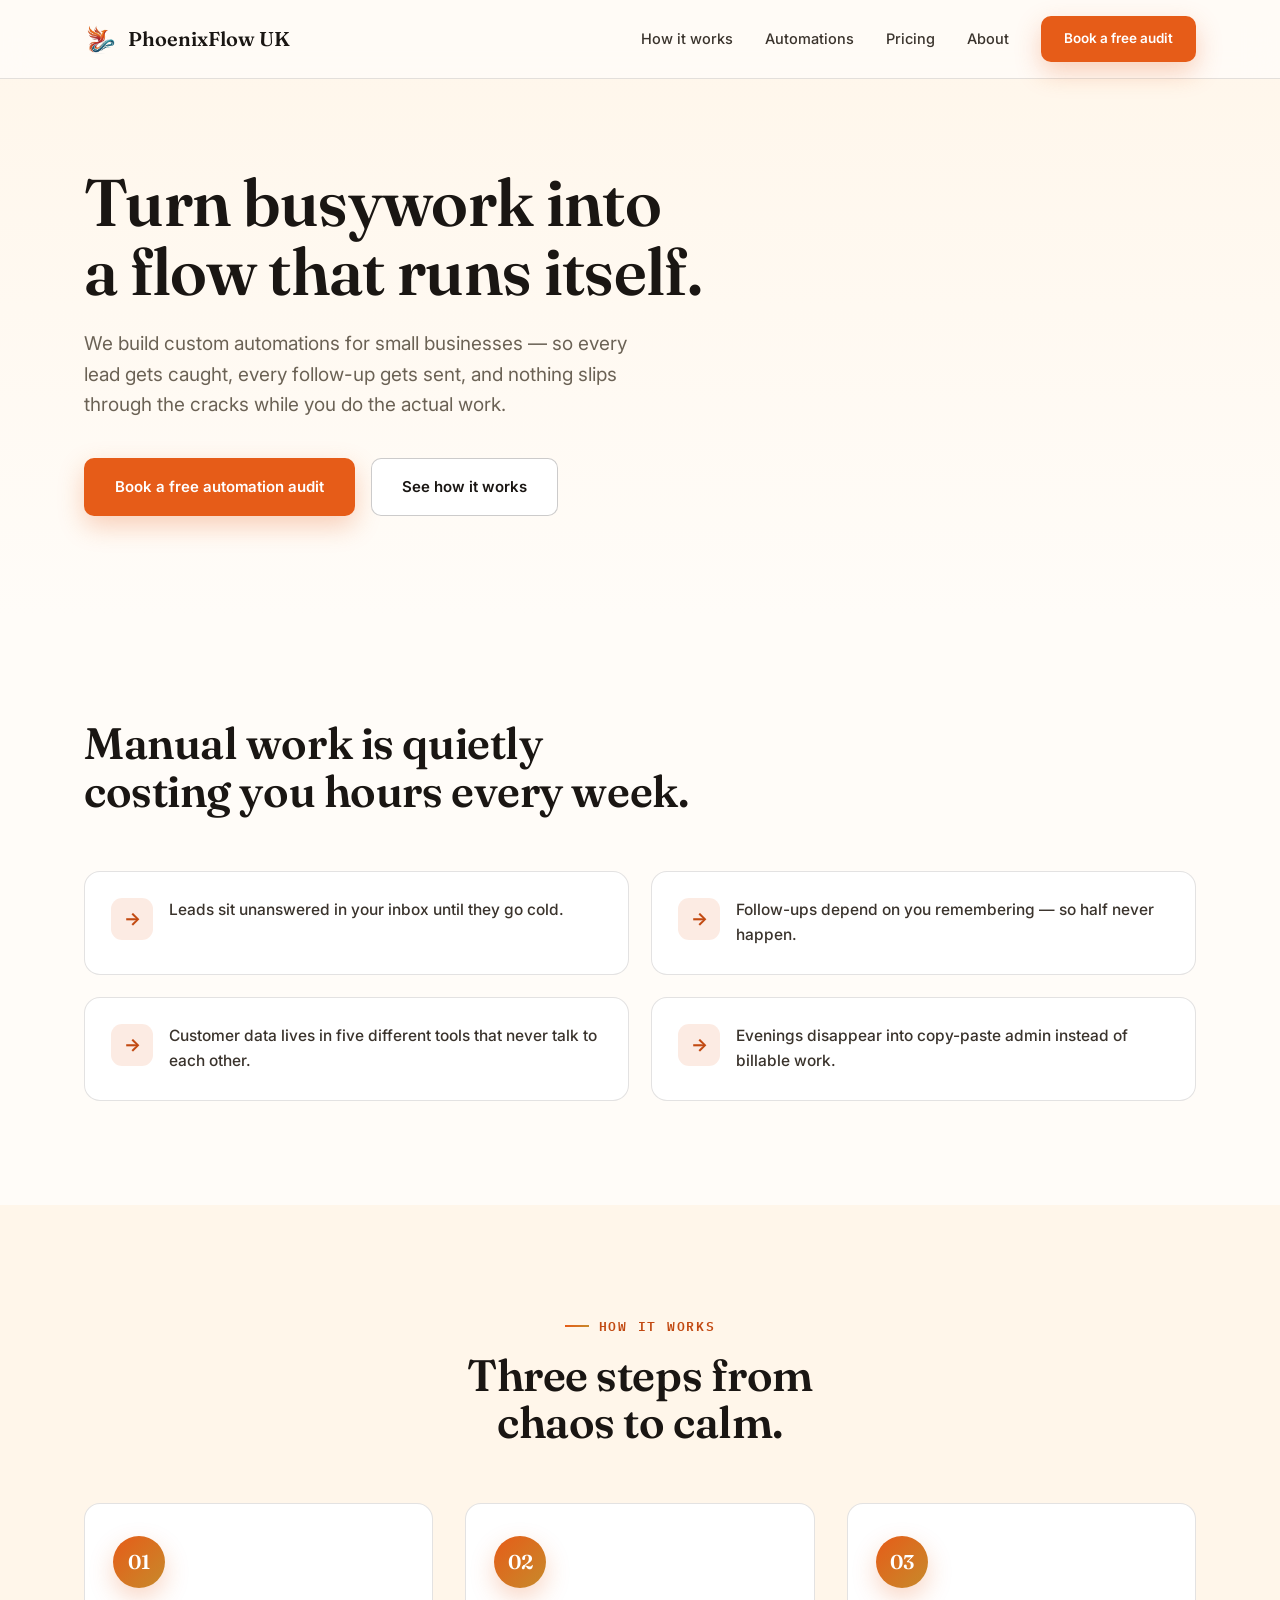
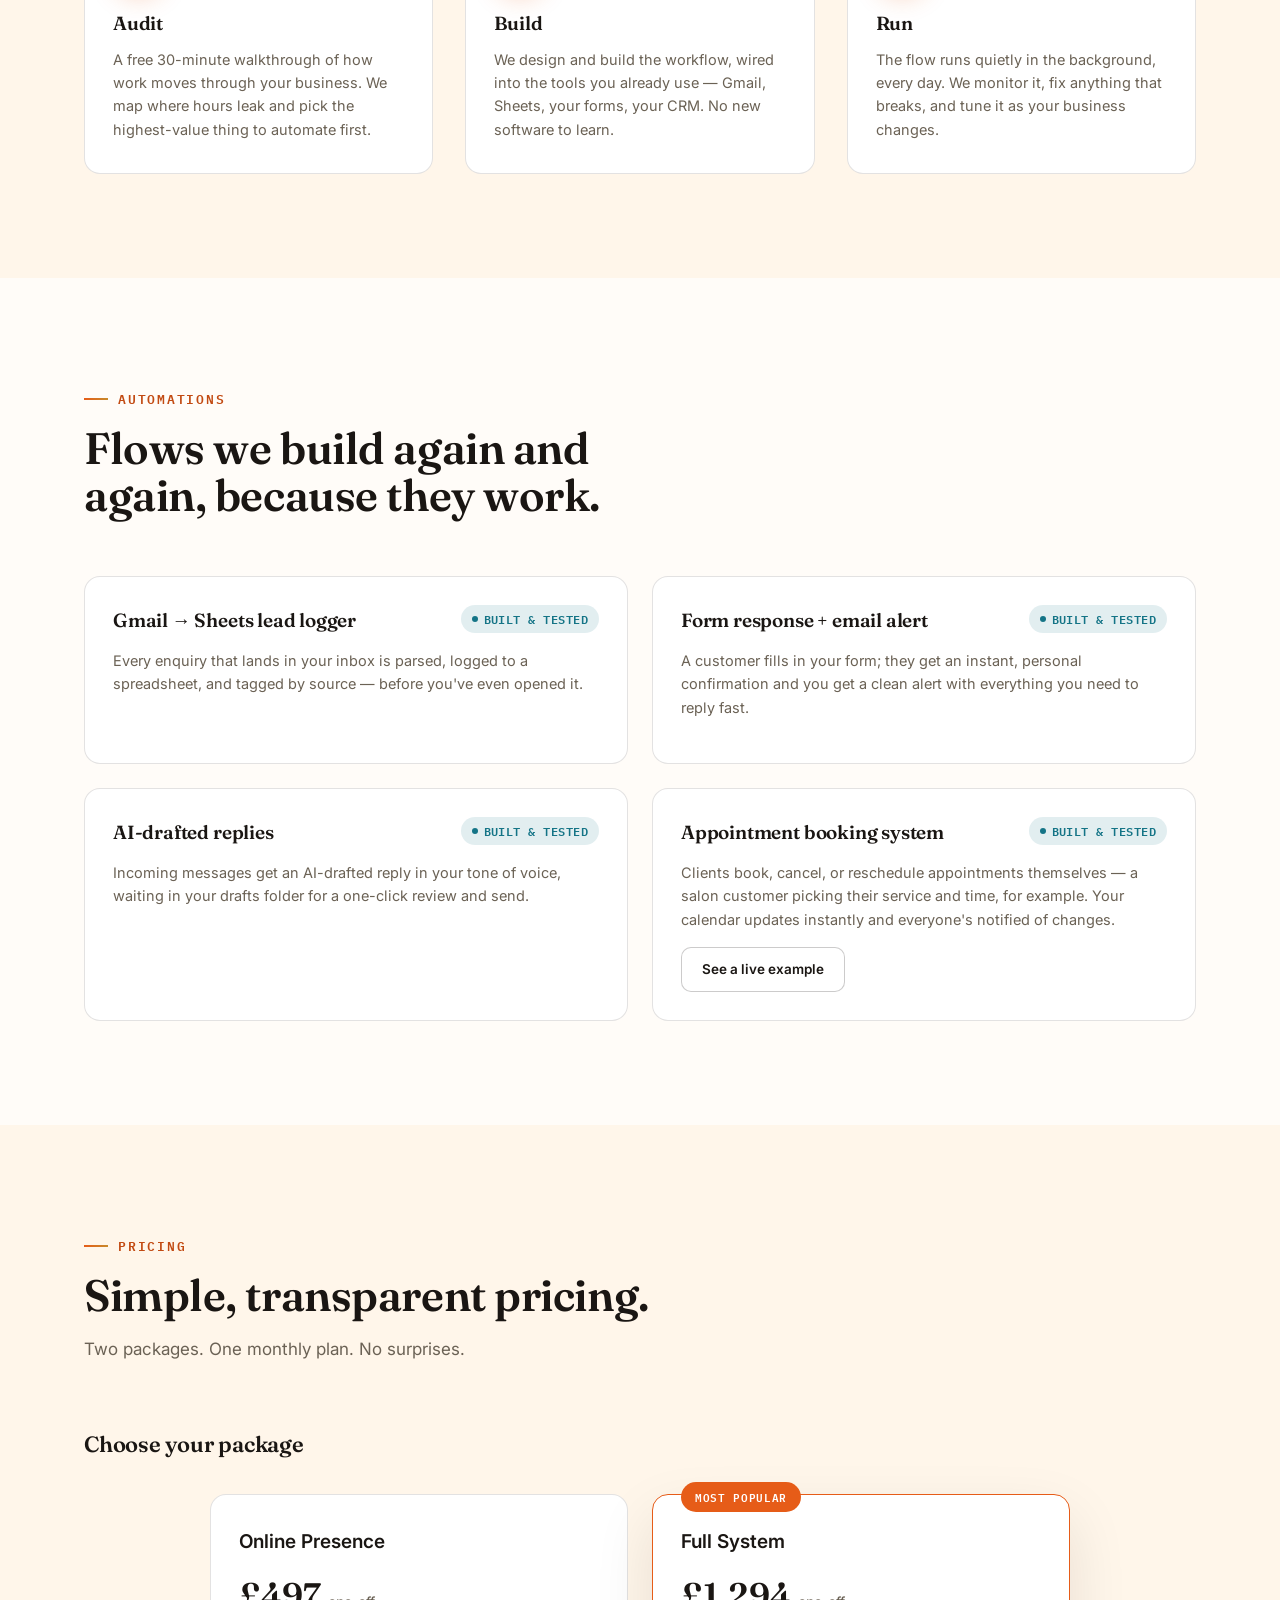
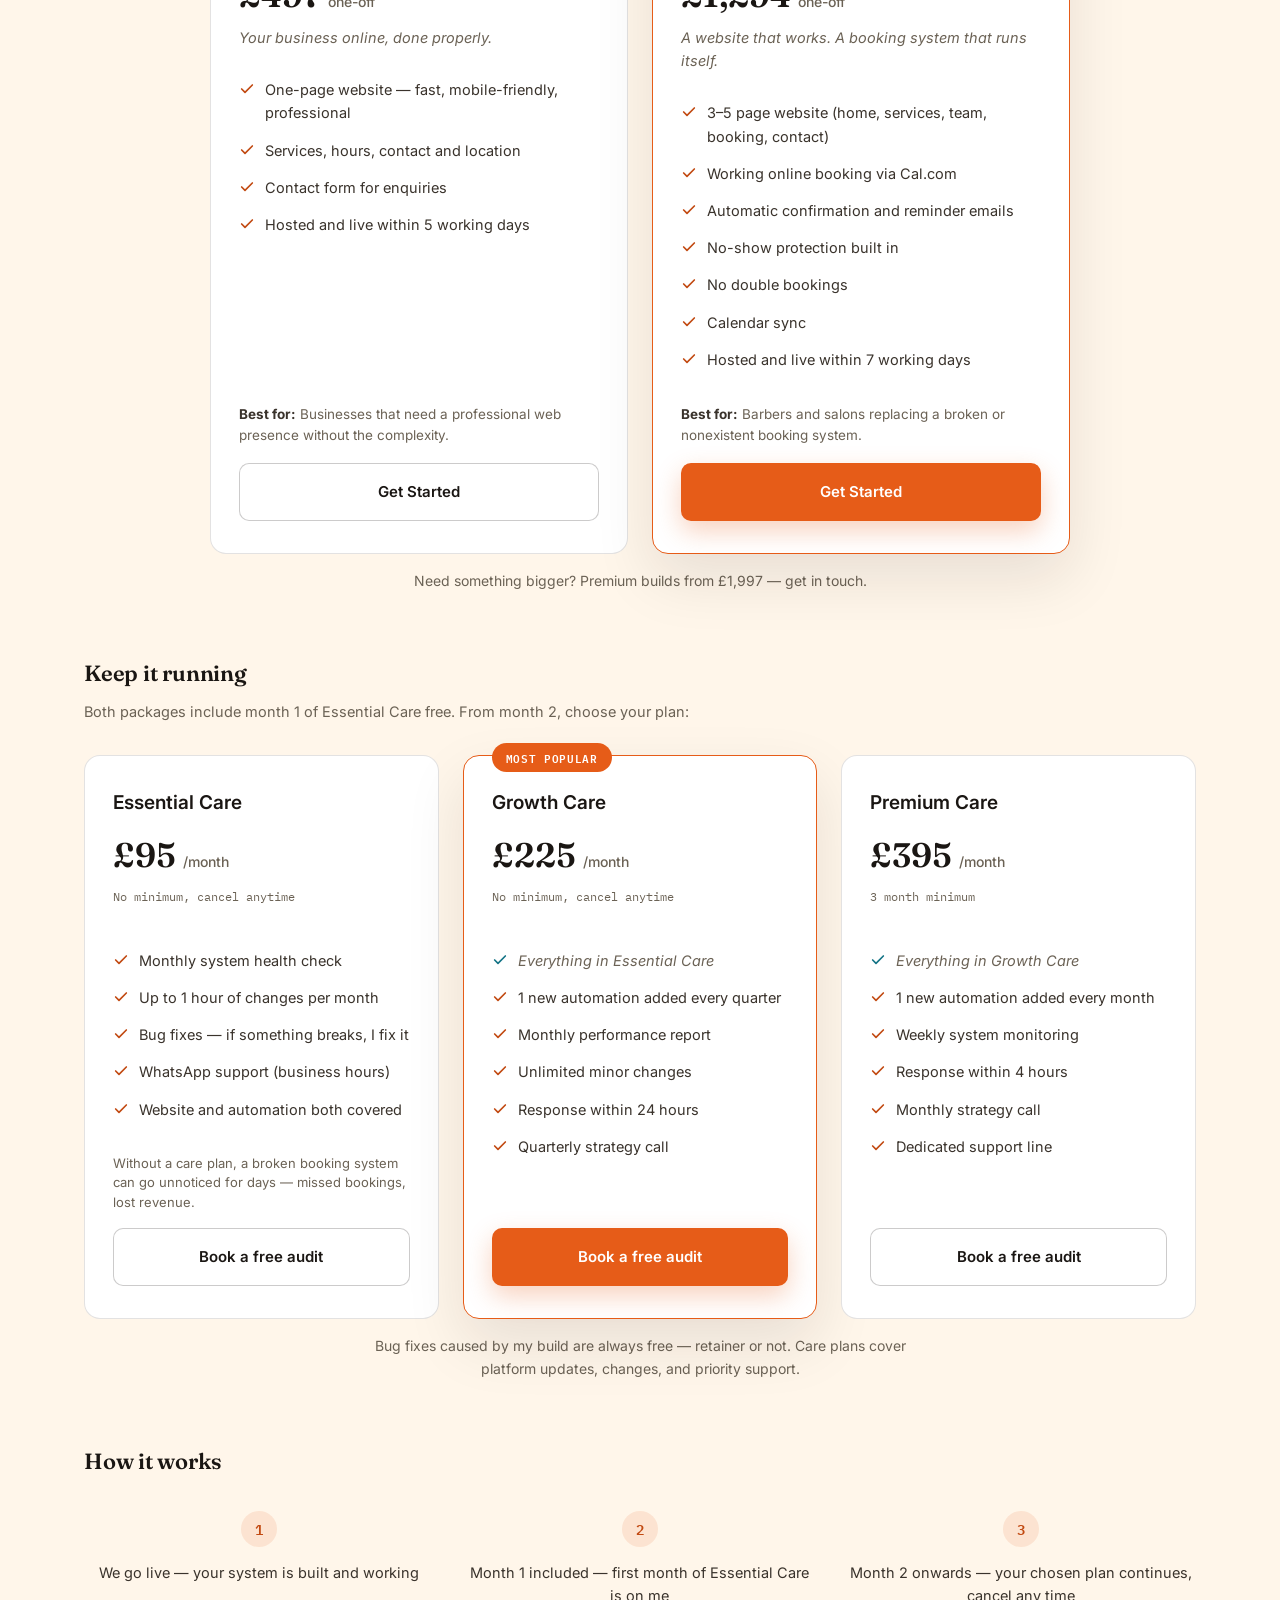
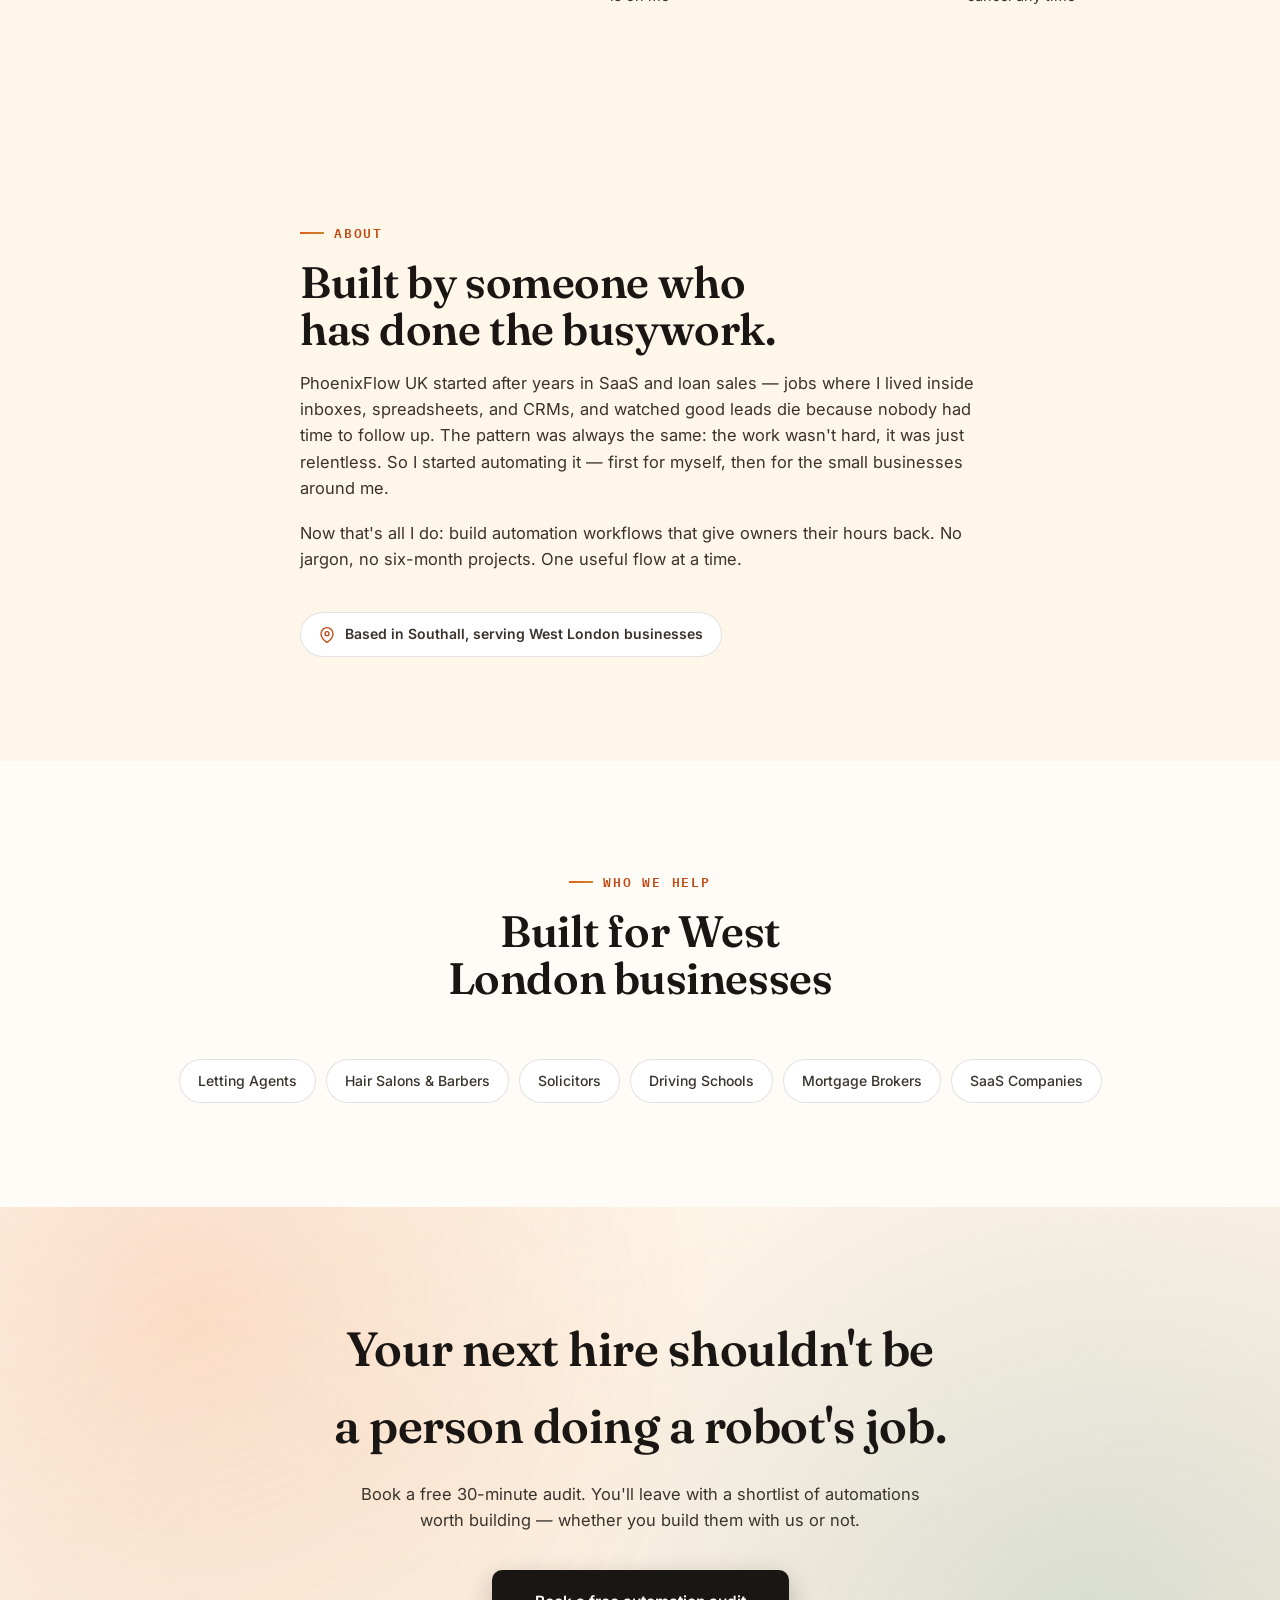
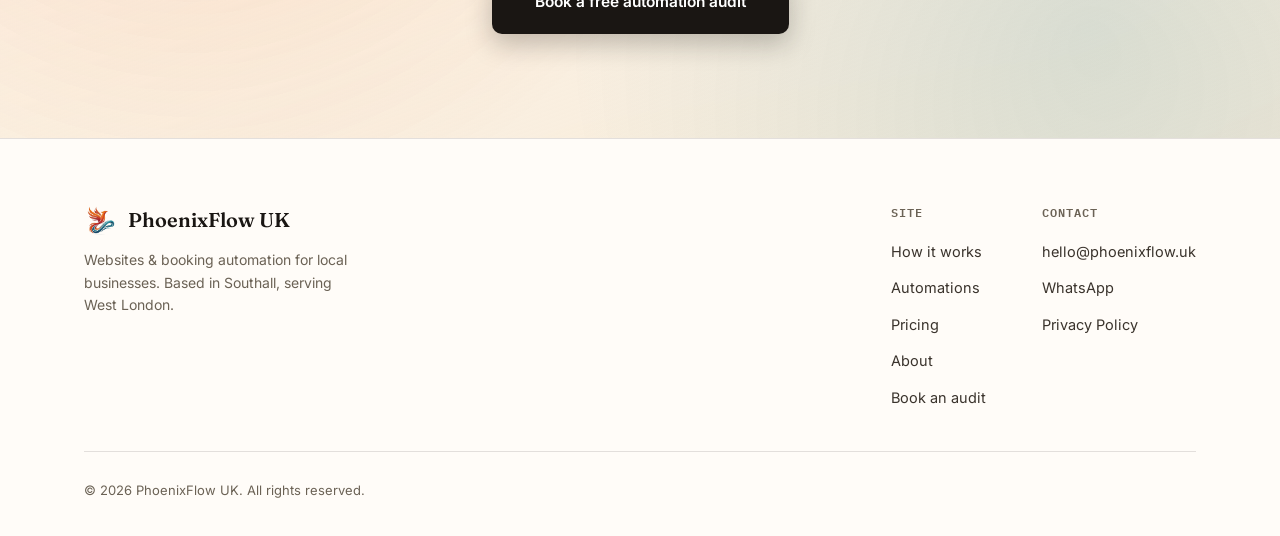
==== commit c3695e63: "Restructure pricing into two packages + retainer ladder Replaces the old separate automation tiers, " ====
--- a/index.html
+++ b/index.html
@@ -69,27 +69,19 @@
 
       <div class="problem-grid">
         <div class="problem-item reveal">
-          <div class="problem-icon">
-            <svg width="20" height="20" viewBox="0 0 24 24" fill="none" stroke="currentColor" stroke-width="2" stroke-linecap="round" stroke-linejoin="round"><circle cx="12" cy="12" r="10"></circle><polyline points="12 6 12 12 16 14"></polyline></svg>
-          </div>
+          <div class="problem-icon">→</div>
           <p>Leads sit unanswered in your inbox until they go cold.</p>
         </div>
         <div class="problem-item reveal">
-          <div class="problem-icon">
-            <svg width="20" height="20" viewBox="0 0 24 24" fill="none" stroke="currentColor" stroke-width="2" stroke-linecap="round" stroke-linejoin="round"><path d="M22 6 12 13 2 6"></path><rect x="2" y="4" width="20" height="16" rx="2"></rect></svg>
-          </div>
+          <div class="problem-icon">→</div>
           <p>Follow-ups depend on you remembering — so half never happen.</p>
         </div>
         <div class="problem-item reveal">
-          <div class="problem-icon">
-            <svg width="20" height="20" viewBox="0 0 24 24" fill="none" stroke="currentColor" stroke-width="2" stroke-linecap="round" stroke-linejoin="round"><circle cx="6" cy="6" r="3"></circle><circle cx="6" cy="18" r="3"></circle><line x1="20" y1="4" x2="8.12" y2="15.88"></line><line x1="14.47" y1="14.48" x2="20" y2="20"></line><line x1="8.12" y1="8.12" x2="12" y2="12"></line></svg>
-          </div>
+          <div class="problem-icon">→</div>
           <p>Customer data lives in five different tools that never talk to each other.</p>
         </div>
         <div class="problem-item reveal">
-          <div class="problem-icon">
-            <svg width="20" height="20" viewBox="0 0 24 24" fill="none" stroke="currentColor" stroke-width="2" stroke-linecap="round" stroke-linejoin="round"><path d="M12 3v1m0 16v1m9-9h-1M4 12H3m15.36 6.36-.7-.7M6.34 6.34l-.7-.7m12.72 0-.7.7M6.34 17.66l-.7.7"></path><circle cx="12" cy="12" r="4"></circle></svg>
-          </div>
+          <div class="problem-icon">→</div>
           <p>Evenings disappear into copy-paste admin instead of billable work.</p>
         </div>
       </div>
@@ -175,64 +167,52 @@
       <div class="section-head reveal">
         <span class="eyebrow">Pricing</span>
         <h2 class="section-title">Simple, transparent pricing.</h2>
-      </div>
-
-      <div class="tier-grid">
+        <p class="section-sub">Two packages. One monthly plan. No surprises.</p>
+      </div>
+
+      <div class="pricing-sub-head reveal">
+        <h3>Choose your package</h3>
+      </div>
+
+      <div class="tier-grid cols-2">
         <div class="tier-card reveal">
-          <div class="tier-name">Starter</div>
+          <div class="tier-name">Online Presence</div>
           <div class="tier-price">£497 <span>one-off</span></div>
-          <ul class="tier-features">
-            <li><svg width="16" height="16" viewBox="0 0 24 24" fill="none" stroke="currentColor" stroke-width="2.5" stroke-linecap="round" stroke-linejoin="round"><polyline points="20 6 9 17 4 12"></polyline></svg>1 core automation built</li>
-            <li><svg width="16" height="16" viewBox="0 0 24 24" fill="none" stroke="currentColor" stroke-width="2.5" stroke-linecap="round" stroke-linejoin="round"><polyline points="20 6 9 17 4 12"></polyline></svg>Email notification system</li>
-            <li><svg width="16" height="16" viewBox="0 0 24 24" fill="none" stroke="currentColor" stroke-width="2.5" stroke-linecap="round" stroke-linejoin="round"><polyline points="20 6 9 17 4 12"></polyline></svg>Lead capture form</li>
-            <li><svg width="16" height="16" viewBox="0 0 24 24" fill="none" stroke="currentColor" stroke-width="2.5" stroke-linecap="round" stroke-linejoin="round"><polyline points="20 6 9 17 4 12"></polyline></svg>Google Sheets tracker</li>
-            <li><svg width="16" height="16" viewBox="0 0 24 24" fill="none" stroke="currentColor" stroke-width="2.5" stroke-linecap="round" stroke-linejoin="round"><polyline points="20 6 9 17 4 12"></polyline></svg>30 days support</li>
-            <li><svg width="16" height="16" viewBox="0 0 24 24" fill="none" stroke="currentColor" stroke-width="2.5" stroke-linecap="round" stroke-linejoin="round"><polyline points="20 6 9 17 4 12"></polyline></svg>1 hour training</li>
-            <li><svg width="16" height="16" viewBox="0 0 24 24" fill="none" stroke="currentColor" stroke-width="2.5" stroke-linecap="round" stroke-linejoin="round"><polyline points="20 6 9 17 4 12"></polyline></svg>Delivery within 5 days</li>
-          </ul>
-          <p class="tier-care-note">then £95/month from month 2 — Essential Care included</p>
-          <a href="https://calendly.com/phoenixflow" target="_blank" rel="noopener" class="btn btn-outline btn-block">Book a free audit</a>
+          <p class="tier-subline">Your business online, done properly.</p>
+          <ul class="tier-features">
+            <li><svg width="16" height="16" viewBox="0 0 24 24" fill="none" stroke="currentColor" stroke-width="2.5" stroke-linecap="round" stroke-linejoin="round"><polyline points="20 6 9 17 4 12"></polyline></svg>One-page website — fast, mobile-friendly, professional</li>
+            <li><svg width="16" height="16" viewBox="0 0 24 24" fill="none" stroke="currentColor" stroke-width="2.5" stroke-linecap="round" stroke-linejoin="round"><polyline points="20 6 9 17 4 12"></polyline></svg>Services, hours, contact and location</li>
+            <li><svg width="16" height="16" viewBox="0 0 24 24" fill="none" stroke="currentColor" stroke-width="2.5" stroke-linecap="round" stroke-linejoin="round"><polyline points="20 6 9 17 4 12"></polyline></svg>Contact form for enquiries</li>
+            <li><svg width="16" height="16" viewBox="0 0 24 24" fill="none" stroke="currentColor" stroke-width="2.5" stroke-linecap="round" stroke-linejoin="round"><polyline points="20 6 9 17 4 12"></polyline></svg>Hosted and live within 5 working days</li>
+          </ul>
+          <p class="tier-best-for"><strong>Best for:</strong> Businesses that need a professional web presence without the complexity.</p>
+          <a href="https://calendly.com/phoenixflow" target="_blank" rel="noopener" class="btn btn-outline btn-block">Get Started</a>
         </div>
 
         <div class="tier-card featured reveal">
           <span class="tier-badge">Most Popular</span>
-          <div class="tier-name">Growth</div>
-          <div class="tier-price">£997 <span>one-off</span></div>
-          <ul class="tier-features">
-            <li><svg width="16" height="16" viewBox="0 0 24 24" fill="none" stroke="currentColor" stroke-width="2.5" stroke-linecap="round" stroke-linejoin="round"><polyline points="20 6 9 17 4 12"></polyline></svg>3 automations built</li>
-            <li><svg width="16" height="16" viewBox="0 0 24 24" fill="none" stroke="currentColor" stroke-width="2.5" stroke-linecap="round" stroke-linejoin="round"><polyline points="20 6 9 17 4 12"></polyline></svg>AI email responder</li>
-            <li><svg width="16" height="16" viewBox="0 0 24 24" fill="none" stroke="currentColor" stroke-width="2.5" stroke-linecap="round" stroke-linejoin="round"><polyline points="20 6 9 17 4 12"></polyline></svg>Appointment booking system</li>
-            <li><svg width="16" height="16" viewBox="0 0 24 24" fill="none" stroke="currentColor" stroke-width="2.5" stroke-linecap="round" stroke-linejoin="round"><polyline points="20 6 9 17 4 12"></polyline></svg>Lead capture and CRM setup</li>
-            <li><svg width="16" height="16" viewBox="0 0 24 24" fill="none" stroke="currentColor" stroke-width="2.5" stroke-linecap="round" stroke-linejoin="round"><polyline points="20 6 9 17 4 12"></polyline></svg>60 days support</li>
-            <li><svg width="16" height="16" viewBox="0 0 24 24" fill="none" stroke="currentColor" stroke-width="2.5" stroke-linecap="round" stroke-linejoin="round"><polyline points="20 6 9 17 4 12"></polyline></svg>2 hour training</li>
-            <li><svg width="16" height="16" viewBox="0 0 24 24" fill="none" stroke="currentColor" stroke-width="2.5" stroke-linecap="round" stroke-linejoin="round"><polyline points="20 6 9 17 4 12"></polyline></svg>Delivery within 10 days</li>
-          </ul>
-          <p class="tier-care-note">then £95–£225/month from month 2 — choose Essential or Growth Care</p>
-          <a href="https://calendly.com/phoenixflow" target="_blank" rel="noopener" class="btn btn-primary btn-block">Book a free audit</a>
-        </div>
-
-        <div class="tier-card reveal">
-          <div class="tier-name">Premium</div>
-          <div class="tier-price">£1,997 <span>one-off</span></div>
-          <ul class="tier-features">
-            <li><svg width="16" height="16" viewBox="0 0 24 24" fill="none" stroke="currentColor" stroke-width="2.5" stroke-linecap="round" stroke-linejoin="round"><polyline points="20 6 9 17 4 12"></polyline></svg>5 automations built</li>
-            <li><svg width="16" height="16" viewBox="0 0 24 24" fill="none" stroke="currentColor" stroke-width="2.5" stroke-linecap="round" stroke-linejoin="round"><polyline points="20 6 9 17 4 12"></polyline></svg>Full sales pipeline automated</li>
-            <li><svg width="16" height="16" viewBox="0 0 24 24" fill="none" stroke="currentColor" stroke-width="2.5" stroke-linecap="round" stroke-linejoin="round"><polyline points="20 6 9 17 4 12"></polyline></svg>AI lead qualifier</li>
-            <li><svg width="16" height="16" viewBox="0 0 24 24" fill="none" stroke="currentColor" stroke-width="2.5" stroke-linecap="round" stroke-linejoin="round"><polyline points="20 6 9 17 4 12"></polyline></svg>Follow-up email sequences</li>
-            <li><svg width="16" height="16" viewBox="0 0 24 24" fill="none" stroke="currentColor" stroke-width="2.5" stroke-linecap="round" stroke-linejoin="round"><polyline points="20 6 9 17 4 12"></polyline></svg>CRM integration</li>
-            <li><svg width="16" height="16" viewBox="0 0 24 24" fill="none" stroke="currentColor" stroke-width="2.5" stroke-linecap="round" stroke-linejoin="round"><polyline points="20 6 9 17 4 12"></polyline></svg>90 days support</li>
-            <li><svg width="16" height="16" viewBox="0 0 24 24" fill="none" stroke="currentColor" stroke-width="2.5" stroke-linecap="round" stroke-linejoin="round"><polyline points="20 6 9 17 4 12"></polyline></svg>3 hour training</li>
-            <li><svg width="16" height="16" viewBox="0 0 24 24" fill="none" stroke="currentColor" stroke-width="2.5" stroke-linecap="round" stroke-linejoin="round"><polyline points="20 6 9 17 4 12"></polyline></svg>Delivery within 14 days</li>
-            <li><svg width="16" height="16" viewBox="0 0 24 24" fill="none" stroke="currentColor" stroke-width="2.5" stroke-linecap="round" stroke-linejoin="round"><polyline points="20 6 9 17 4 12"></polyline></svg>Priority support</li>
-          </ul>
-          <p class="tier-care-note">then £225–£395/month from month 2 — choose Growth or Premium Care</p>
-          <a href="https://calendly.com/phoenixflow" target="_blank" rel="noopener" class="btn btn-outline btn-block">Book a free audit</a>
-        </div>
-      </div>
+          <div class="tier-name">Full System</div>
+          <div class="tier-price">£1,294 <span>one-off</span></div>
+          <p class="tier-subline">A website that works. A booking system that runs itself.</p>
+          <ul class="tier-features">
+            <li><svg width="16" height="16" viewBox="0 0 24 24" fill="none" stroke="currentColor" stroke-width="2.5" stroke-linecap="round" stroke-linejoin="round"><polyline points="20 6 9 17 4 12"></polyline></svg>3–5 page website (home, services, team, booking, contact)</li>
+            <li><svg width="16" height="16" viewBox="0 0 24 24" fill="none" stroke="currentColor" stroke-width="2.5" stroke-linecap="round" stroke-linejoin="round"><polyline points="20 6 9 17 4 12"></polyline></svg>Working online booking via Cal.com</li>
+            <li><svg width="16" height="16" viewBox="0 0 24 24" fill="none" stroke="currentColor" stroke-width="2.5" stroke-linecap="round" stroke-linejoin="round"><polyline points="20 6 9 17 4 12"></polyline></svg>Automatic confirmation and reminder emails</li>
+            <li><svg width="16" height="16" viewBox="0 0 24 24" fill="none" stroke="currentColor" stroke-width="2.5" stroke-linecap="round" stroke-linejoin="round"><polyline points="20 6 9 17 4 12"></polyline></svg>No-show protection built in</li>
+            <li><svg width="16" height="16" viewBox="0 0 24 24" fill="none" stroke="currentColor" stroke-width="2.5" stroke-linecap="round" stroke-linejoin="round"><polyline points="20 6 9 17 4 12"></polyline></svg>No double bookings</li>
+            <li><svg width="16" height="16" viewBox="0 0 24 24" fill="none" stroke="currentColor" stroke-width="2.5" stroke-linecap="round" stroke-linejoin="round"><polyline points="20 6 9 17 4 12"></polyline></svg>Calendar sync</li>
+            <li><svg width="16" height="16" viewBox="0 0 24 24" fill="none" stroke="currentColor" stroke-width="2.5" stroke-linecap="round" stroke-linejoin="round"><polyline points="20 6 9 17 4 12"></polyline></svg>Hosted and live within 7 working days</li>
+          </ul>
+          <p class="tier-best-for"><strong>Best for:</strong> Barbers and salons replacing a broken or nonexistent booking system.</p>
+          <a href="https://calendly.com/phoenixflow" target="_blank" rel="noopener" class="btn btn-primary btn-block">Get Started</a>
+        </div>
+      </div>
+
+      <p class="pricing-footnote">Need something bigger? Premium builds from £1,997 — get in touch.</p>
 
       <div class="pricing-sub-head reveal">
-        <h3>Monthly Retainer Plans</h3>
-        <p>Ongoing care for your automations once they're live.</p>
+        <h3>Keep it running</h3>
+        <p>Both packages include month 1 of Essential Care free. From month 2, choose your plan:</p>
       </div>
 
       <div class="tier-grid">
@@ -242,25 +222,27 @@
           <div class="tier-minimum">No minimum, cancel anytime</div>
           <ul class="tier-features">
             <li><svg width="16" height="16" viewBox="0 0 24 24" fill="none" stroke="currentColor" stroke-width="2.5" stroke-linecap="round" stroke-linejoin="round"><polyline points="20 6 9 17 4 12"></polyline></svg>Monthly system health check</li>
-            <li><svg width="16" height="16" viewBox="0 0 24 24" fill="none" stroke="currentColor" stroke-width="2.5" stroke-linecap="round" stroke-linejoin="round"><polyline points="20 6 9 17 4 12"></polyline></svg>Up to 1 hour minor changes/month</li>
-            <li><svg width="16" height="16" viewBox="0 0 24 24" fill="none" stroke="currentColor" stroke-width="2.5" stroke-linecap="round" stroke-linejoin="round"><polyline points="20 6 9 17 4 12"></polyline></svg>Bug fixes within 5 business days</li>
+            <li><svg width="16" height="16" viewBox="0 0 24 24" fill="none" stroke="currentColor" stroke-width="2.5" stroke-linecap="round" stroke-linejoin="round"><polyline points="20 6 9 17 4 12"></polyline></svg>Up to 1 hour of changes per month</li>
+            <li><svg width="16" height="16" viewBox="0 0 24 24" fill="none" stroke="currentColor" stroke-width="2.5" stroke-linecap="round" stroke-linejoin="round"><polyline points="20 6 9 17 4 12"></polyline></svg>Bug fixes — if something breaks, I fix it</li>
             <li><svg width="16" height="16" viewBox="0 0 24 24" fill="none" stroke="currentColor" stroke-width="2.5" stroke-linecap="round" stroke-linejoin="round"><polyline points="20 6 9 17 4 12"></polyline></svg>WhatsApp support (business hours)</li>
-          </ul>
+            <li><svg width="16" height="16" viewBox="0 0 24 24" fill="none" stroke="currentColor" stroke-width="2.5" stroke-linecap="round" stroke-linejoin="round"><polyline points="20 6 9 17 4 12"></polyline></svg>Website and automation both covered</li>
+          </ul>
+          <p class="tier-warning">Without a care plan, a broken booking system can go unnoticed for days — missed bookings, lost revenue.</p>
           <a href="https://calendly.com/phoenixflow" target="_blank" rel="noopener" class="btn btn-outline btn-block">Book a free audit</a>
         </div>
 
         <div class="tier-card featured reveal">
-          <span class="tier-badge gold">Recommended</span>
+          <span class="tier-badge">Most Popular</span>
           <div class="tier-name">Growth Care</div>
           <div class="tier-price">£225 <span>/month</span></div>
-          <div class="tier-minimum">No minimum</div>
-          <ul class="tier-features">
-            <li><svg width="16" height="16" viewBox="0 0 24 24" fill="none" stroke="currentColor" stroke-width="2.5" stroke-linecap="round" stroke-linejoin="round"><polyline points="20 6 9 17 4 12"></polyline></svg>1 new automation per quarter (worth £497)</li>
+          <div class="tier-minimum">No minimum, cancel anytime</div>
+          <ul class="tier-features">
+            <li class="included"><svg width="16" height="16" viewBox="0 0 24 24" fill="none" stroke="currentColor" stroke-width="2.5" stroke-linecap="round" stroke-linejoin="round"><polyline points="20 6 9 17 4 12"></polyline></svg>Everything in Essential Care</li>
+            <li><svg width="16" height="16" viewBox="0 0 24 24" fill="none" stroke="currentColor" stroke-width="2.5" stroke-linecap="round" stroke-linejoin="round"><polyline points="20 6 9 17 4 12"></polyline></svg>1 new automation added every quarter</li>
             <li><svg width="16" height="16" viewBox="0 0 24 24" fill="none" stroke="currentColor" stroke-width="2.5" stroke-linecap="round" stroke-linejoin="round"><polyline points="20 6 9 17 4 12"></polyline></svg>Monthly performance report</li>
             <li><svg width="16" height="16" viewBox="0 0 24 24" fill="none" stroke="currentColor" stroke-width="2.5" stroke-linecap="round" stroke-linejoin="round"><polyline points="20 6 9 17 4 12"></polyline></svg>Unlimited minor changes</li>
             <li><svg width="16" height="16" viewBox="0 0 24 24" fill="none" stroke="currentColor" stroke-width="2.5" stroke-linecap="round" stroke-linejoin="round"><polyline points="20 6 9 17 4 12"></polyline></svg>Response within 24 hours</li>
             <li><svg width="16" height="16" viewBox="0 0 24 24" fill="none" stroke="currentColor" stroke-width="2.5" stroke-linecap="round" stroke-linejoin="round"><polyline points="20 6 9 17 4 12"></polyline></svg>Quarterly strategy call</li>
-            <li class="included"><svg width="16" height="16" viewBox="0 0 24 24" fill="none" stroke="currentColor" stroke-width="2.5" stroke-linecap="round" stroke-linejoin="round"><polyline points="20 6 9 17 4 12"></polyline></svg>Includes Essential Care features</li>
           </ul>
           <a href="https://calendly.com/phoenixflow" target="_blank" rel="noopener" class="btn btn-primary btn-block">Book a free audit</a>
         </div>
@@ -270,83 +252,35 @@
           <div class="tier-price">£395 <span>/month</span></div>
           <div class="tier-minimum">3 month minimum</div>
           <ul class="tier-features">
-            <li><svg width="16" height="16" viewBox="0 0 24 24" fill="none" stroke="currentColor" stroke-width="2.5" stroke-linecap="round" stroke-linejoin="round"><polyline points="20 6 9 17 4 12"></polyline></svg>1 new automation monthly</li>
+            <li class="included"><svg width="16" height="16" viewBox="0 0 24 24" fill="none" stroke="currentColor" stroke-width="2.5" stroke-linecap="round" stroke-linejoin="round"><polyline points="20 6 9 17 4 12"></polyline></svg>Everything in Growth Care</li>
+            <li><svg width="16" height="16" viewBox="0 0 24 24" fill="none" stroke="currentColor" stroke-width="2.5" stroke-linecap="round" stroke-linejoin="round"><polyline points="20 6 9 17 4 12"></polyline></svg>1 new automation added every month</li>
+            <li><svg width="16" height="16" viewBox="0 0 24 24" fill="none" stroke="currentColor" stroke-width="2.5" stroke-linecap="round" stroke-linejoin="round"><polyline points="20 6 9 17 4 12"></polyline></svg>Weekly system monitoring</li>
+            <li><svg width="16" height="16" viewBox="0 0 24 24" fill="none" stroke="currentColor" stroke-width="2.5" stroke-linecap="round" stroke-linejoin="round"><polyline points="20 6 9 17 4 12"></polyline></svg>Response within 4 hours</li>
             <li><svg width="16" height="16" viewBox="0 0 24 24" fill="none" stroke="currentColor" stroke-width="2.5" stroke-linecap="round" stroke-linejoin="round"><polyline points="20 6 9 17 4 12"></polyline></svg>Monthly strategy call</li>
-            <li><svg width="16" height="16" viewBox="0 0 24 24" fill="none" stroke="currentColor" stroke-width="2.5" stroke-linecap="round" stroke-linejoin="round"><polyline points="20 6 9 17 4 12"></polyline></svg>Weekly monitoring</li>
-            <li><svg width="16" height="16" viewBox="0 0 24 24" fill="none" stroke="currentColor" stroke-width="2.5" stroke-linecap="round" stroke-linejoin="round"><polyline points="20 6 9 17 4 12"></polyline></svg>Response within 4 hours</li>
             <li><svg width="16" height="16" viewBox="0 0 24 24" fill="none" stroke="currentColor" stroke-width="2.5" stroke-linecap="round" stroke-linejoin="round"><polyline points="20 6 9 17 4 12"></polyline></svg>Dedicated support line</li>
-            <li><svg width="16" height="16" viewBox="0 0 24 24" fill="none" stroke="currentColor" stroke-width="2.5" stroke-linecap="round" stroke-linejoin="round"><polyline points="20 6 9 17 4 12"></polyline></svg>AI model updates</li>
-            <li class="included"><svg width="16" height="16" viewBox="0 0 24 24" fill="none" stroke="currentColor" stroke-width="2.5" stroke-linecap="round" stroke-linejoin="round"><polyline points="20 6 9 17 4 12"></polyline></svg>Includes Growth Care features</li>
           </ul>
           <a href="https://calendly.com/phoenixflow" target="_blank" rel="noopener" class="btn btn-outline btn-block">Book a free audit</a>
         </div>
       </div>
 
-      <p class="pricing-footnote">Care plans can be cancelled any time (Premium Care has a 3 month minimum).</p>
-      <p class="pricing-footnote">Website care from £50/month — or £30/month when bundled with any automation retainer.</p>
-    </div>
-  </section>
-
-  <!-- WEBSITES -->
-  <section id="websites" class="websites">
-    <div class="container">
-      <div class="section-head reveal">
-        <span class="eyebrow">Websites</span>
-        <h2 class="section-title">Need a website too?</h2>
-      </div>
-
-      <div class="tier-grid">
-        <div class="tier-card reveal">
-          <div class="tier-name">One Page</div>
-          <div class="tier-price">£497 <span>one-off</span></div>
-          <ul class="tier-features">
-            <li><svg width="16" height="16" viewBox="0 0 24 24" fill="none" stroke="currentColor" stroke-width="2.5" stroke-linecap="round" stroke-linejoin="round"><polyline points="20 6 9 17 4 12"></polyline></svg>Single page, mobile responsive, booking/contact button</li>
-            <li><svg width="16" height="16" viewBox="0 0 24 24" fill="none" stroke="currentColor" stroke-width="2.5" stroke-linecap="round" stroke-linejoin="round"><polyline points="20 6 9 17 4 12"></polyline></svg>Live within 3 days</li>
-          </ul>
-          <a href="https://calendly.com/phoenixflow" target="_blank" rel="noopener" class="btn btn-outline btn-block">Book a free audit</a>
-        </div>
-
-        <div class="tier-card reveal">
-          <div class="tier-name">Standard</div>
-          <div class="tier-price">£797 <span>one-off</span></div>
-          <ul class="tier-features">
-            <li><svg width="16" height="16" viewBox="0 0 24 24" fill="none" stroke="currentColor" stroke-width="2.5" stroke-linecap="round" stroke-linejoin="round"><polyline points="20 6 9 17 4 12"></polyline></svg>3–5 pages (Home, Services, Pricing, Contact)</li>
-            <li><svg width="16" height="16" viewBox="0 0 24 24" fill="none" stroke="currentColor" stroke-width="2.5" stroke-linecap="round" stroke-linejoin="round"><polyline points="20 6 9 17 4 12"></polyline></svg>Mobile responsive, basic SEO</li>
-            <li><svg width="16" height="16" viewBox="0 0 24 24" fill="none" stroke="currentColor" stroke-width="2.5" stroke-linecap="round" stroke-linejoin="round"><polyline points="20 6 9 17 4 12"></polyline></svg>Live within 7 days</li>
-          </ul>
-          <a href="https://calendly.com/phoenixflow" target="_blank" rel="noopener" class="btn btn-outline btn-block">Book a free audit</a>
-        </div>
-
-        <div class="tier-card reveal">
-          <div class="tier-name">Premium</div>
-          <div class="tier-price">£1,297 <span>one-off</span></div>
-          <ul class="tier-features">
-            <li><svg width="16" height="16" viewBox="0 0 24 24" fill="none" stroke="currentColor" stroke-width="2.5" stroke-linecap="round" stroke-linejoin="round"><polyline points="20 6 9 17 4 12"></polyline></svg>5–8 pages, full branded design</li>
-            <li><svg width="16" height="16" viewBox="0 0 24 24" fill="none" stroke="currentColor" stroke-width="2.5" stroke-linecap="round" stroke-linejoin="round"><polyline points="20 6 9 17 4 12"></polyline></svg>Advanced SEO, Google Analytics</li>
-            <li><svg width="16" height="16" viewBox="0 0 24 24" fill="none" stroke="currentColor" stroke-width="2.5" stroke-linecap="round" stroke-linejoin="round"><polyline points="20 6 9 17 4 12"></polyline></svg>Live within 14 days</li>
-          </ul>
-          <a href="https://calendly.com/phoenixflow" target="_blank" rel="noopener" class="btn btn-outline btn-block">Book a free audit</a>
-        </div>
-      </div>
-
-      <div class="bundle-banner reveal">
-        <div class="bundle-banner-head">
-          <h3>Bundle a website with automation and save</h3>
-          <p>Ask us how at your free audit.</p>
-        </div>
-        <div class="bundle-examples">
-          <div class="bundle-example">
-            <div class="bundle-name">Premium bundle</div>
-            <div class="bundle-sum">Premium Website (£1,297) + Premium automation (£1,997)</div>
-            <div class="bundle-total">£3,294 separately → £2,797 bundled</div>
-            <div class="bundle-save">Save £497</div>
-          </div>
-          <div class="bundle-example">
-            <div class="bundle-name">Growth bundle</div>
-            <div class="bundle-sum">Standard site (£797) + Growth automation (£997)</div>
-            <div class="bundle-total">£1,794 separately → £1,597 bundled</div>
-            <div class="bundle-save">Save £197</div>
-          </div>
+      <p class="pricing-footnote">Bug fixes caused by my build are always free — retainer or not. Care plans cover platform updates, changes, and priority support.</p>
+
+      <div class="pricing-sub-head reveal">
+        <h3>How it works</h3>
+      </div>
+
+      <div class="pricing-steps">
+        <div class="pricing-step reveal">
+          <span class="pricing-step-num">1</span>
+          <p>We go live — your system is built and working</p>
+        </div>
+        <div class="pricing-step reveal">
+          <span class="pricing-step-num">2</span>
+          <p>Month 1 included — first month of Essential Care is on me</p>
+        </div>
+        <div class="pricing-step reveal">
+          <span class="pricing-step-num">3</span>
+          <p>Month 2 onwards — your chosen plan continues, cancel any time</p>
         </div>
       </div>
     </div>
@@ -355,30 +289,33 @@
   <!-- ABOUT -->
   <section id="about" class="about">
     <div class="container">
-      <div class="about-grid">
-        <div class="about-copy reveal">
-          <span class="eyebrow">About</span>
-          <h2 class="section-title">Built by someone who has done the busywork.</h2>
-          <p>PhoenixFlow UK started after years in SaaS and loan sales — jobs where I lived inside inboxes, spreadsheets, and CRMs, and watched good leads die because nobody had time to follow up. The pattern was always the same: the work wasn't hard, it was just relentless. So I started automating it — first for myself, then for the small businesses around me.</p>
-          <p>Now that's all I do: build automation workflows that give owners their hours back. No jargon, no six-month projects. One useful flow at a time.</p>
-          <div class="about-location">
-            <svg width="16" height="16" viewBox="0 0 24 24" fill="none" stroke="currentColor" stroke-width="2" stroke-linecap="round" stroke-linejoin="round"><path d="M21 10c0 7-9 13-9 13s-9-6-9-13a9 9 0 0 1 18 0z"></path><circle cx="12" cy="10" r="3"></circle></svg>
-            Based in Southall, serving West London businesses
-          </div>
-        </div>
-
-        <div class="industries-box reveal">
-          <span class="eyebrow">Who we help</span>
-          <h3>Built for West London businesses</h3>
-          <div class="tag-list">
-            <span class="tag">Letting Agents</span>
-            <span class="tag">Hair Salons &amp; Barbers</span>
-            <span class="tag">Solicitors</span>
-            <span class="tag">Driving Schools</span>
-            <span class="tag">Mortgage Brokers</span>
-            <span class="tag">SaaS Companies</span>
-          </div>
-        </div>
+      <div class="about-copy about-single reveal">
+        <span class="eyebrow">About</span>
+        <h2 class="section-title">Built by someone who has done the busywork.</h2>
+        <p>PhoenixFlow UK started after years in SaaS and loan sales — jobs where I lived inside inboxes, spreadsheets, and CRMs, and watched good leads die because nobody had time to follow up. The pattern was always the same: the work wasn't hard, it was just relentless. So I started automating it — first for myself, then for the small businesses around me.</p>
+        <p>Now that's all I do: build automation workflows that give owners their hours back. No jargon, no six-month projects. One useful flow at a time.</p>
+        <div class="about-location">
+          <svg width="16" height="16" viewBox="0 0 24 24" fill="none" stroke="currentColor" stroke-width="2" stroke-linecap="round" stroke-linejoin="round"><path d="M21 10c0 7-9 13-9 13s-9-6-9-13a9 9 0 0 1 18 0z"></path><circle cx="12" cy="10" r="3"></circle></svg>
+          Based in Southall, serving West London businesses
+        </div>
+      </div>
+    </div>
+  </section>
+
+  <!-- INDUSTRIES -->
+  <section id="industries" class="industries">
+    <div class="container">
+      <div class="section-head center reveal">
+        <span class="eyebrow">Who we help</span>
+        <h2 class="section-title">Built for West London businesses</h2>
+      </div>
+      <div class="tag-list tag-list-center reveal">
+        <span class="tag">Letting Agents</span>
+        <span class="tag">Hair Salons &amp; Barbers</span>
+        <span class="tag">Solicitors</span>
+        <span class="tag">Driving Schools</span>
+        <span class="tag">Mortgage Brokers</span>
+        <span class="tag">SaaS Companies</span>
       </div>
     </div>
   </section>
@@ -416,7 +353,7 @@
         <div class="footer-col">
           <h4>Contact</h4>
           <ul>
-            <li><a href="mailto:phoenixflow.uk@gmail.com">phoenixflow.uk@gmail.com</a></li>
+            <li><a href="mailto:hello@phoenixflow.uk">hello@phoenixflow.uk</a></li>
             <li><a href="https://wa.me/447356282557" target="_blank" rel="noopener">WhatsApp</a></li>
             <li><a href="privacy.html">Privacy Policy</a></li>
           </ul>
--- a/css/styles.css
+++ b/css/styles.css
@@ -306,6 +306,8 @@
   display:flex;
   align-items:center;
   justify-content:center;
+  font-size:18px;
+  font-weight:700;
 }
 
 .problem-item p{color:var(--ink-soft);font-size:15.5px;font-weight:500;}
@@ -417,6 +419,12 @@
   display:grid;
   grid-template-columns:repeat(3,1fr);
   gap:24px;
+}
+
+.tier-grid.cols-2{
+  grid-template-columns:repeat(2,1fr);
+  max-width:860px;
+  margin:0 auto;
 }
 
 .tier-card{
@@ -482,6 +490,27 @@
   margin-bottom:16px;
 }
 
+.tier-subline{
+  color:var(--muted);
+  font-size:14.5px;
+  font-style:italic;
+  margin-bottom:6px;
+}
+
+.tier-best-for{
+  font-size:13.5px;
+  color:var(--muted);
+  margin-bottom:16px;
+}
+.tier-best-for strong{color:var(--ink-soft);}
+
+.tier-warning{
+  font-size:13px;
+  color:var(--muted);
+  margin-bottom:16px;
+  line-height:1.5;
+}
+
 .pricing-footnote{
   text-align:center;
   color:var(--muted);
@@ -503,64 +532,36 @@
 .tier-features li.included{color:var(--muted);font-style:italic;}
 .tier-features li.included svg{color:var(--teal);}
 
-/* Bundle banner */
-.bundle-banner{
-  background:var(--card);
-  border:1px solid var(--border);
-  border-radius:20px;
-  padding:40px;
-  margin-top:56px;
-}
-.bundle-banner-head{
-  text-align:center;
-  max-width:520px;
-  margin:0 auto 32px;
-}
-.bundle-banner-head h3{font-size:22px;font-weight:600;margin-bottom:8px;}
-.bundle-banner-head p{color:var(--muted);font-size:14.5px;}
-
-.bundle-examples{
+/* Pricing steps */
+.pricing-steps{
   display:grid;
-  grid-template-columns:1fr 1fr;
-  gap:24px;
-}
-
-.bundle-example{
-  background:var(--bg-alt);
-  border:1px solid var(--border);
-  border-radius:14px;
-  padding:24px;
-}
-.bundle-example .bundle-name{
+  grid-template-columns:repeat(3,1fr);
+  gap:32px;
+  margin-top:12px;
+}
+
+.pricing-step{text-align:center;}
+
+.pricing-step-num{
+  display:inline-flex;
+  align-items:center;
+  justify-content:center;
+  width:36px;height:36px;
+  border-radius:50%;
+  background:var(--accent-soft);
+  color:var(--accent-deep);
   font-family:'IBM Plex Mono',monospace;
-  font-size:12px;
-  font-weight:600;
-  letter-spacing:0.06em;
-  text-transform:uppercase;
-  color:var(--accent-deep);
-  margin-bottom:12px;
-}
-.bundle-example .bundle-sum{color:var(--muted);font-size:14.5px;margin-bottom:6px;}
-.bundle-example .bundle-total{font-size:15.5px;color:var(--ink-soft);margin-bottom:6px;}
-.bundle-example .bundle-save{
-  font-family:'Fraunces',Georgia,serif;
-  font-size:20px;
-  font-weight:600;
-  color:var(--teal);
-}
-
-/* Websites */
-.websites{background:var(--bg);}
+  font-weight:600;
+  font-size:14px;
+  margin-bottom:14px;
+}
+
+.pricing-step p{color:var(--ink-soft);font-size:14.5px;}
 
 /* About */
 .about{background:var(--bg-alt);}
 
-.about-grid{
-  display:grid;
-  grid-template-columns:1fr 1fr;
-  gap:64px;
-  align-items:start;
-}
+.about-single{max-width:680px;margin:0 auto;}
 
 .about-copy p{color:var(--ink-soft);font-size:16.5px;margin-bottom:18px;}
 .about-copy p:last-child{margin-bottom:0;}
@@ -580,13 +581,15 @@
 }
 .about-location svg{color:var(--accent-deep);}
 
-.industries-box h3{font-size:19px;font-weight:600;margin-bottom:18px;}
+/* Industries */
+.industries{background:var(--bg);}
 
 .tag-list{
   display:flex;
   flex-wrap:wrap;
   gap:10px;
 }
+.tag-list-center{justify-content:center;}
 .tag{
   background:var(--card);
   border:1px solid var(--border);
@@ -696,8 +699,8 @@
   .steps{grid-template-columns:1fr;}
   .auto-grid{grid-template-columns:1fr;}
   .tier-grid{grid-template-columns:1fr;}
-  .bundle-examples{grid-template-columns:1fr;}
-  .about-grid{grid-template-columns:1fr;gap:40px;}
+  .tier-grid.cols-2{grid-template-columns:1fr;}
+  .pricing-steps{grid-template-columns:1fr;gap:28px;}
 }
 
 @media (max-width:768px){
@@ -731,5 +734,4 @@
 
 @media (max-width:480px){
   .btn{white-space:normal;text-align:center;}
-  .bundle-banner{padding:26px;}
-}
+}
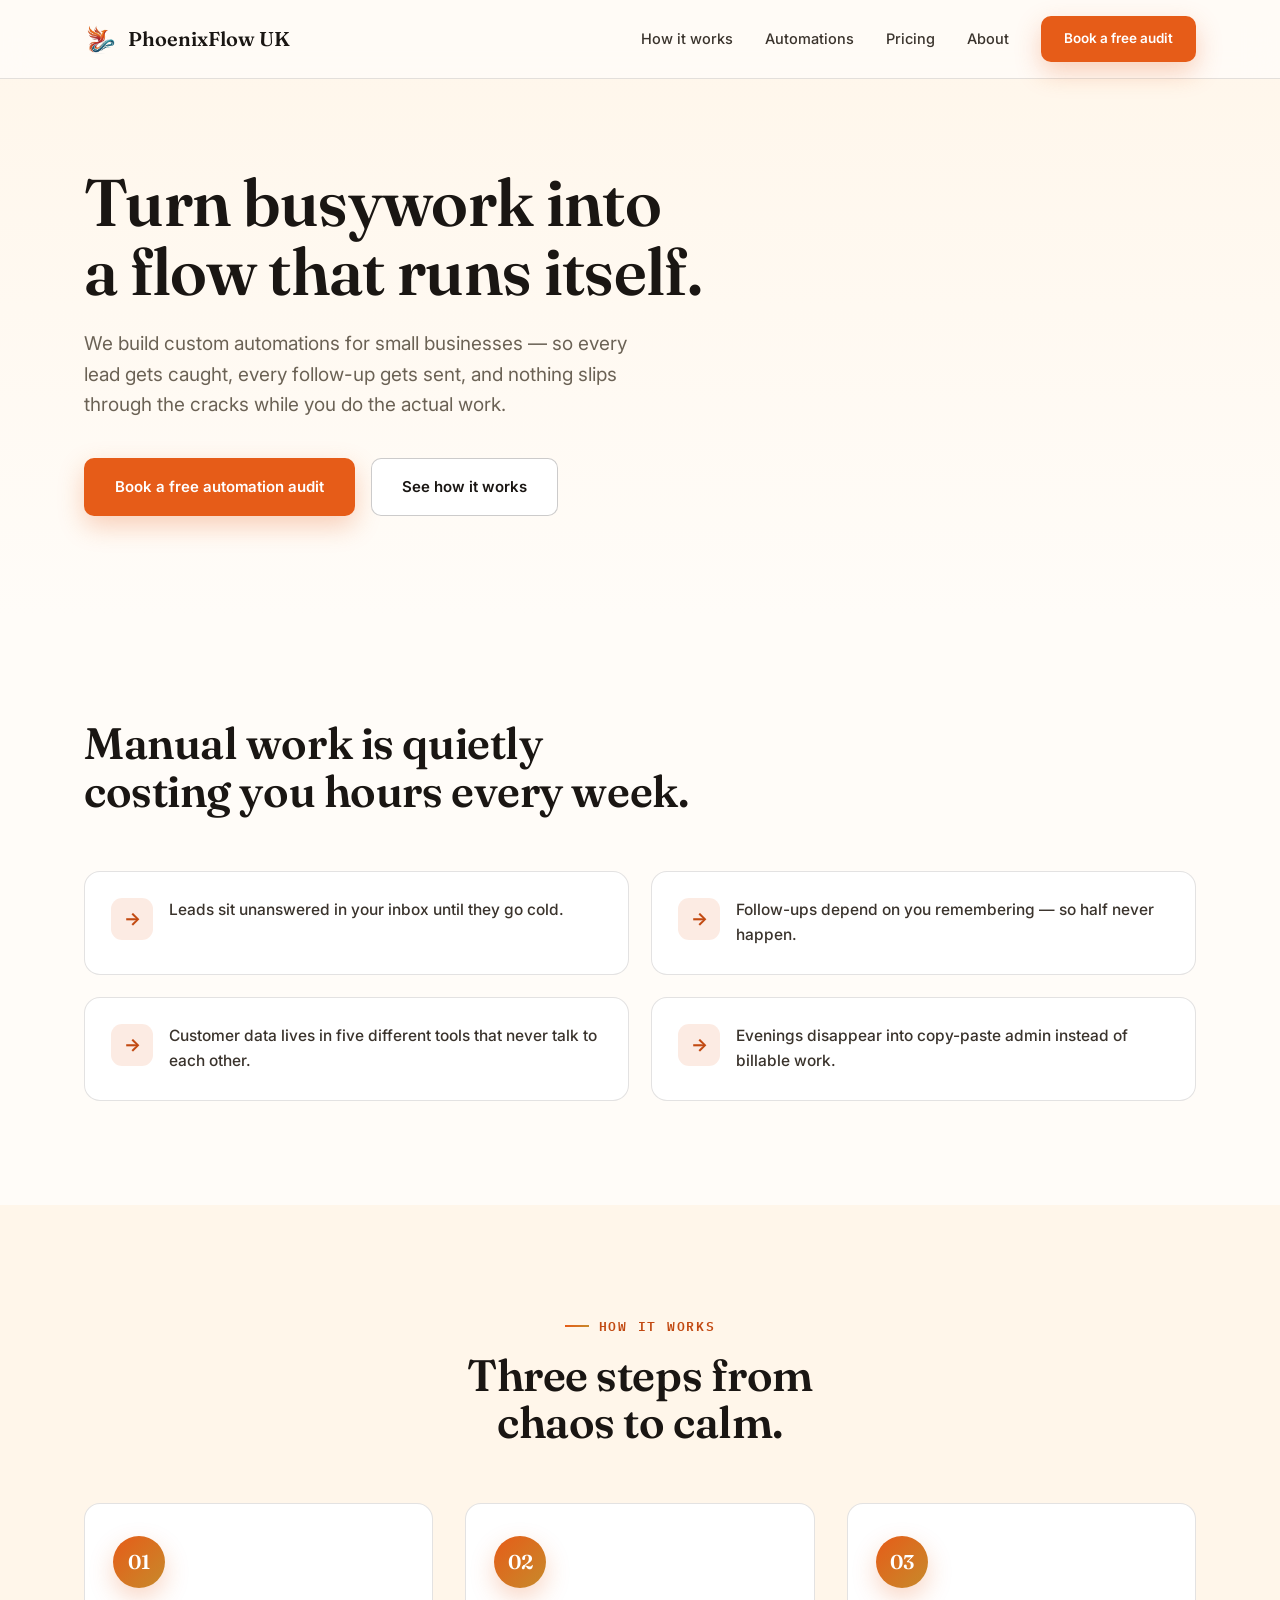
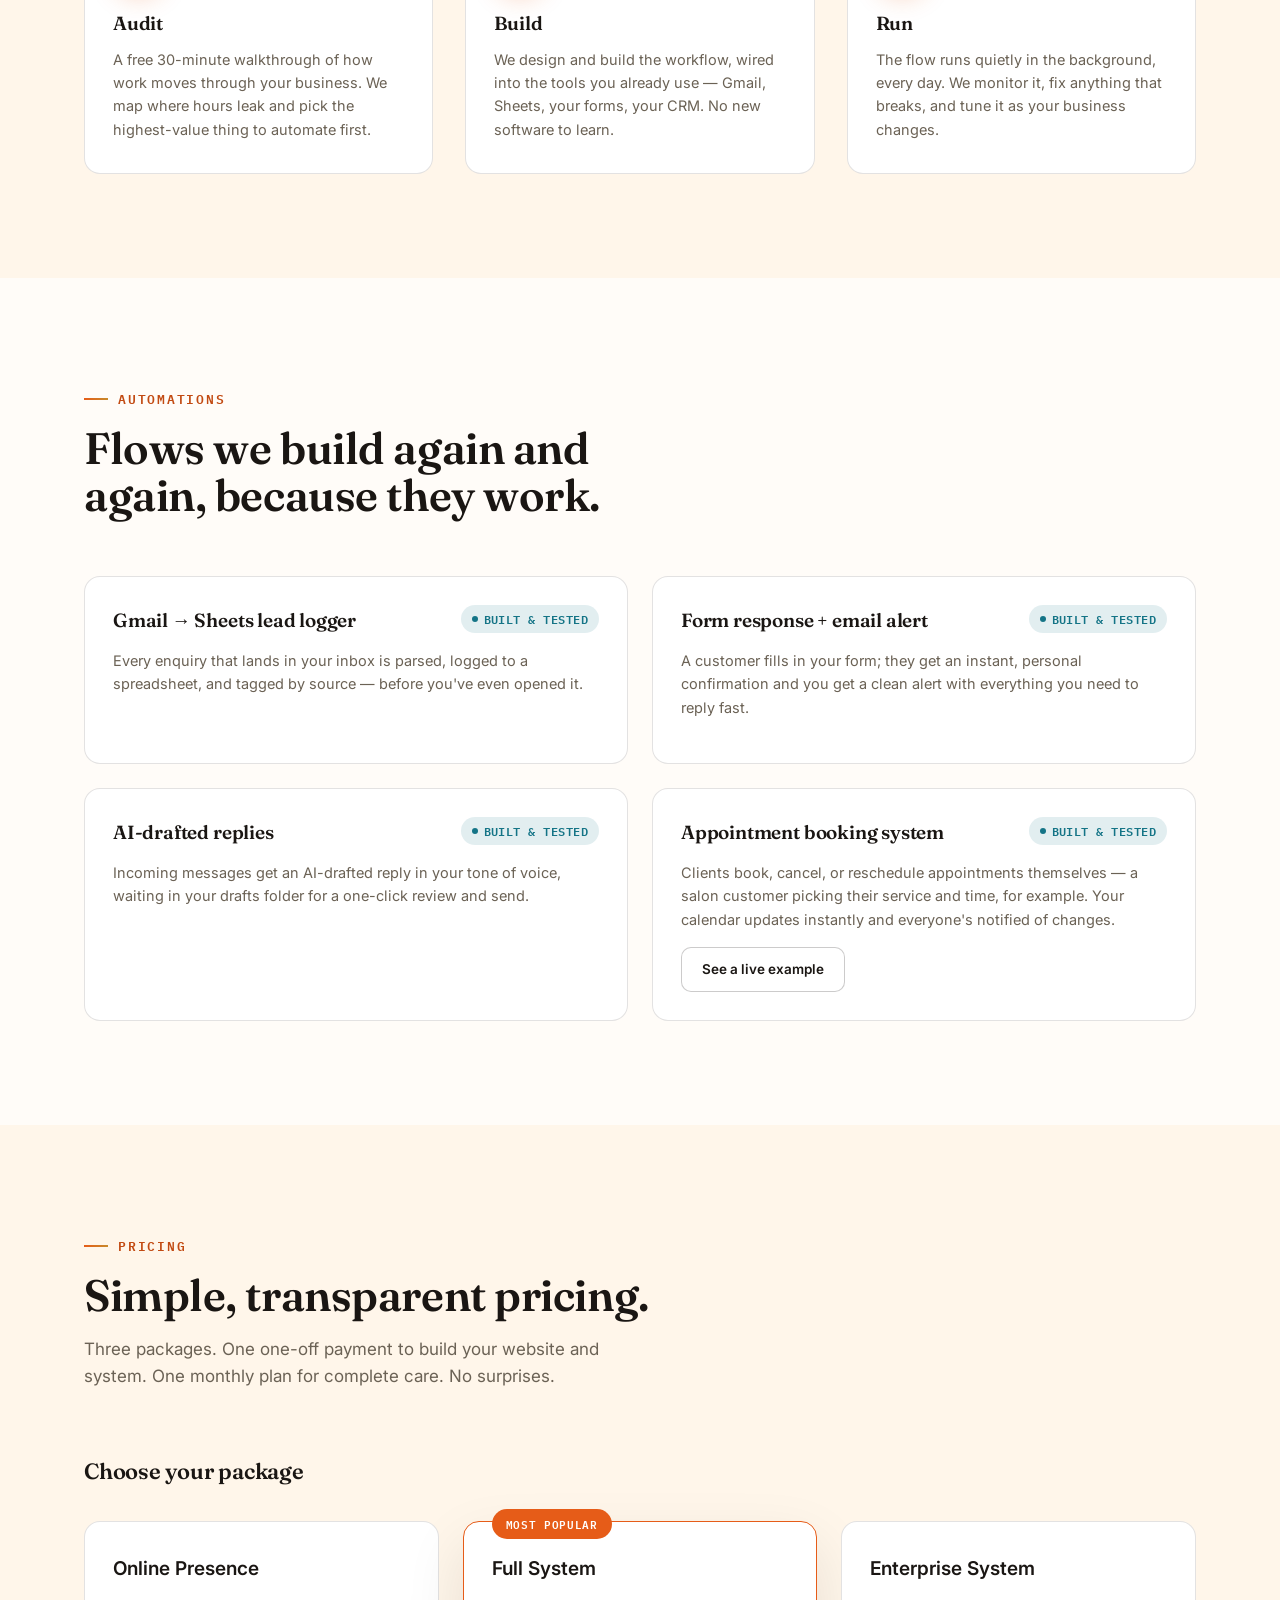
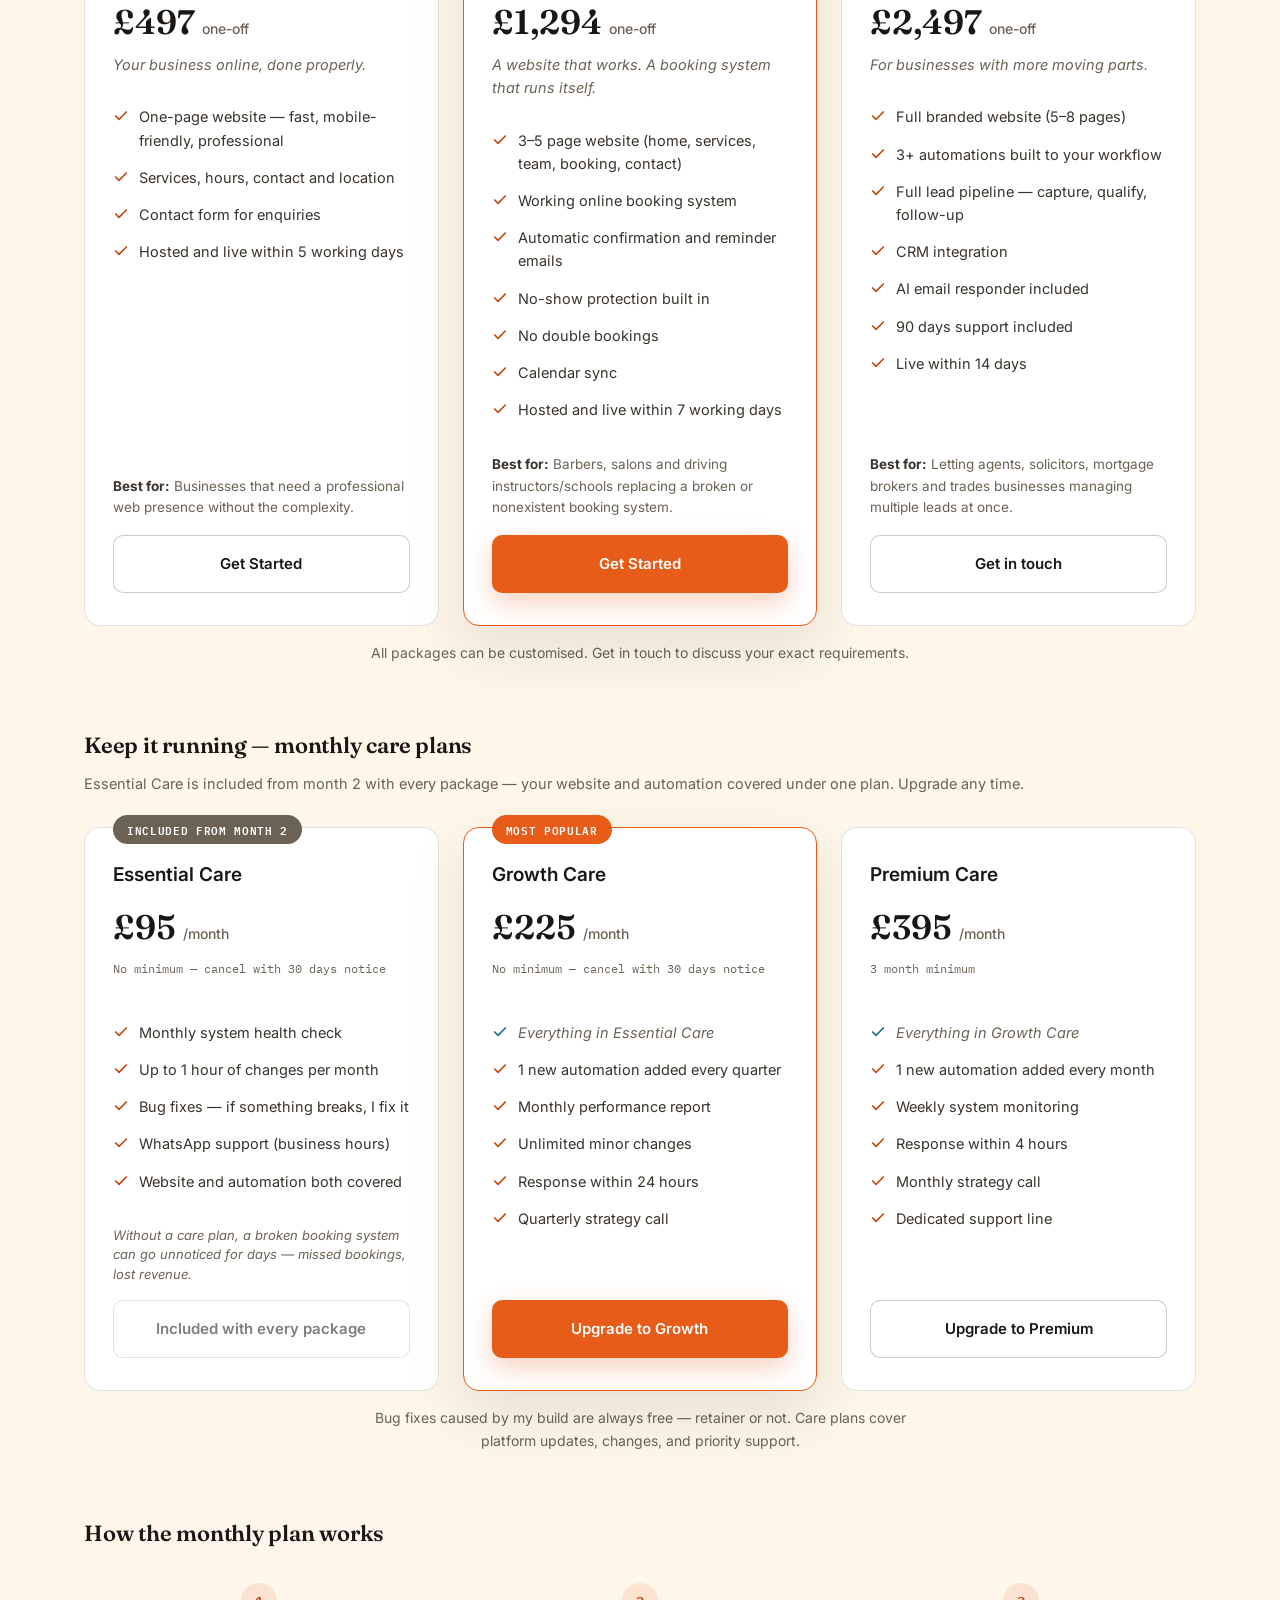
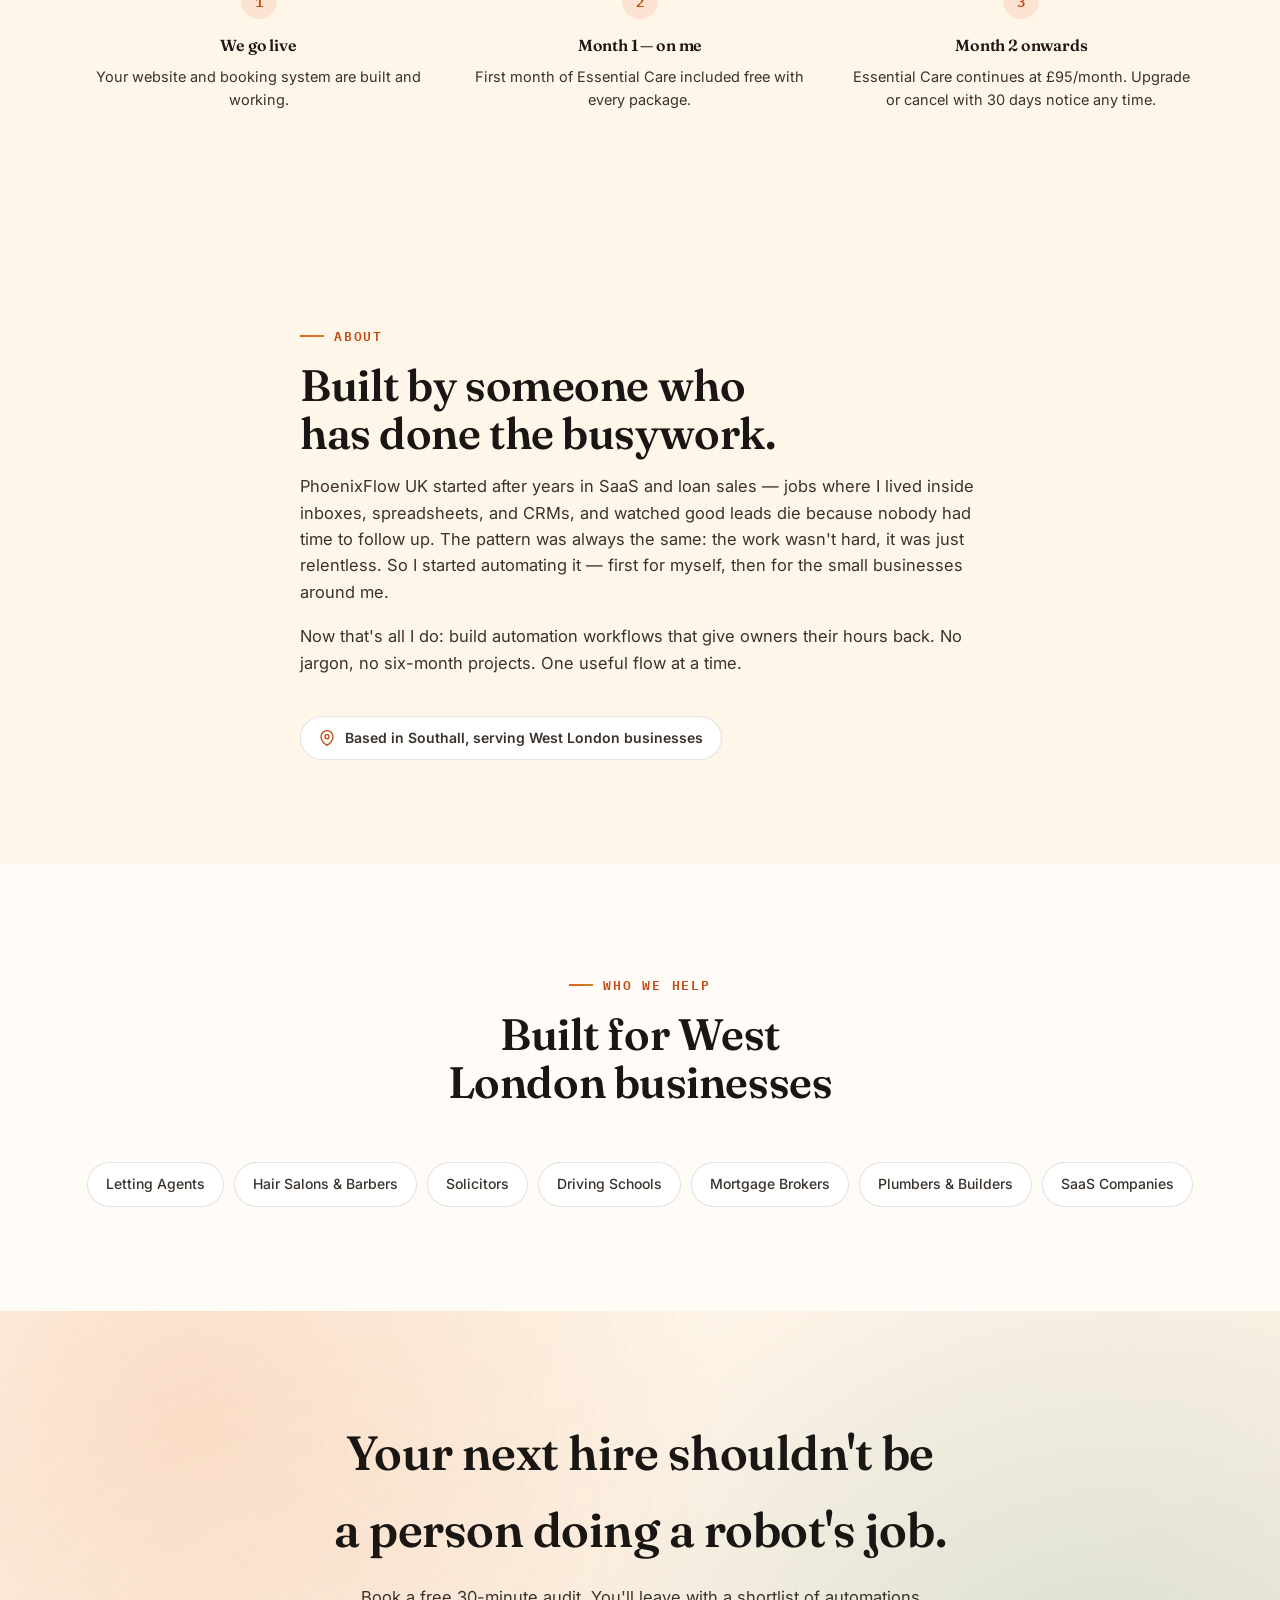
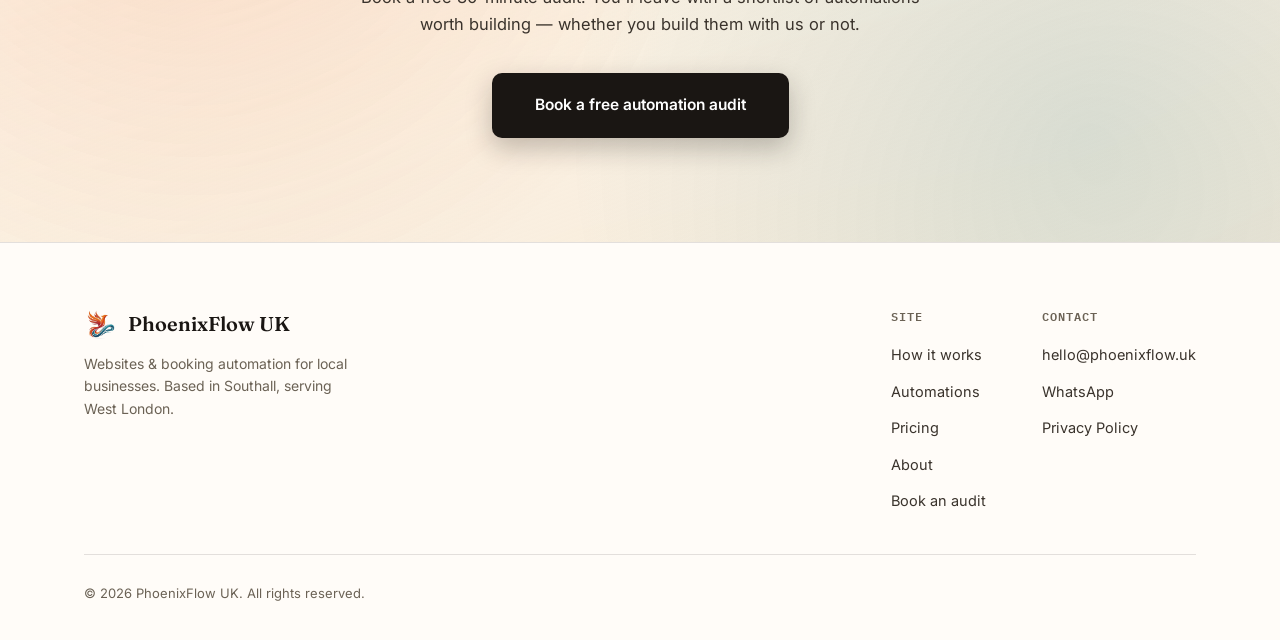
==== commit ae96060f: "Rebuild pricing into three packages + three-tier care ladder Pricing now has three one-off packages " ====
--- a/index.html
+++ b/index.html
@@ -3,21 +3,22 @@
 <head>
 <meta charset="UTF-8">
 <meta name="viewport" content="width=device-width, initial-scale=1.0">
-<title>PhoenixFlow UK — AI Automation for Small Business</title>
-<meta name="description" content="PhoenixFlow UK builds AI automations and websites for small businesses across West London. From £497. Book a free audit.">
+<title>PhoenixFlow UK — AI Automation & Websites for Small Business | West London</title>
+<meta name="description" content="PhoenixFlow UK builds AI-powered booking automations and websites for small businesses across West London. Packages from £497. Based in Southall.">
 <link rel="canonical" href="https://phoenixflow.uk/">
 
 <meta property="og:type" content="website">
-<meta property="og:title" content="PhoenixFlow UK — AI Automation for Small Business">
-<meta property="og:description" content="PhoenixFlow UK builds AI automations and websites for small businesses across West London. From £497. Book a free audit.">
-<meta property="og:url" content="https://phoenixflow.uk/">
+<meta property="og:title" content="PhoenixFlow UK — AI Automation & Websites for Small Business">
+<meta property="og:description" content="Booking automations and websites for West London small businesses. From £497.">
+<meta property="og:url" content="https://phoenixflow.uk">
 <meta property="og:site_name" content="PhoenixFlow UK">
 
 <meta name="twitter:card" content="summary_large_image">
-<meta name="twitter:title" content="PhoenixFlow UK — AI Automation for Small Business">
-<meta name="twitter:description" content="PhoenixFlow UK builds AI automations and websites for small businesses across West London. From £497. Book a free audit.">
-
-<link rel="icon" type="image/svg+xml" href="[data-uri]">
+<meta name="twitter:title" content="PhoenixFlow UK — AI Automation & Websites for Small Business">
+<meta name="twitter:description" content="Booking automations and websites for West London small businesses. From £497.">
+
+<link rel="icon" type="image/png" href="/assets/favicon.png">
+<link rel="apple-touch-icon" href="/assets/favicon.png">
 <meta name="theme-color" content="#FFFCF8">
 
 <link rel="preconnect" href="https://fonts.googleapis.com">
@@ -30,7 +31,7 @@
 
 <header>
   <nav>
-    <a href="#top" class="logo"><img src="assets/logo-icon.png" alt="PhoenixFlow UK" class="logo-img">PhoenixFlow UK</a>
+    <a href="#top" class="logo"><img src="/assets/logo-icon.png" alt="PhoenixFlow UK" class="logo-img">PhoenixFlow UK</a>
     <ul class="nav-links" id="navLinks">
       <li><a href="#how-it-works">How it works</a></li>
       <li><a href="#automations">Automations</a></li>
@@ -167,14 +168,14 @@
       <div class="section-head reveal">
         <span class="eyebrow">Pricing</span>
         <h2 class="section-title">Simple, transparent pricing.</h2>
-        <p class="section-sub">Two packages. One monthly plan. No surprises.</p>
+        <p class="section-sub">Three packages. One one-off payment to build your website and system. One monthly plan for complete care. No surprises.</p>
       </div>
 
       <div class="pricing-sub-head reveal">
         <h3>Choose your package</h3>
       </div>
 
-      <div class="tier-grid cols-2">
+      <div class="tier-grid">
         <div class="tier-card reveal">
           <div class="tier-name">Online Presence</div>
           <div class="tier-price">£497 <span>one-off</span></div>
@@ -196,30 +197,48 @@
           <p class="tier-subline">A website that works. A booking system that runs itself.</p>
           <ul class="tier-features">
             <li><svg width="16" height="16" viewBox="0 0 24 24" fill="none" stroke="currentColor" stroke-width="2.5" stroke-linecap="round" stroke-linejoin="round"><polyline points="20 6 9 17 4 12"></polyline></svg>3–5 page website (home, services, team, booking, contact)</li>
-            <li><svg width="16" height="16" viewBox="0 0 24 24" fill="none" stroke="currentColor" stroke-width="2.5" stroke-linecap="round" stroke-linejoin="round"><polyline points="20 6 9 17 4 12"></polyline></svg>Working online booking via Cal.com</li>
+            <li><svg width="16" height="16" viewBox="0 0 24 24" fill="none" stroke="currentColor" stroke-width="2.5" stroke-linecap="round" stroke-linejoin="round"><polyline points="20 6 9 17 4 12"></polyline></svg>Working online booking system</li>
             <li><svg width="16" height="16" viewBox="0 0 24 24" fill="none" stroke="currentColor" stroke-width="2.5" stroke-linecap="round" stroke-linejoin="round"><polyline points="20 6 9 17 4 12"></polyline></svg>Automatic confirmation and reminder emails</li>
             <li><svg width="16" height="16" viewBox="0 0 24 24" fill="none" stroke="currentColor" stroke-width="2.5" stroke-linecap="round" stroke-linejoin="round"><polyline points="20 6 9 17 4 12"></polyline></svg>No-show protection built in</li>
             <li><svg width="16" height="16" viewBox="0 0 24 24" fill="none" stroke="currentColor" stroke-width="2.5" stroke-linecap="round" stroke-linejoin="round"><polyline points="20 6 9 17 4 12"></polyline></svg>No double bookings</li>
             <li><svg width="16" height="16" viewBox="0 0 24 24" fill="none" stroke="currentColor" stroke-width="2.5" stroke-linecap="round" stroke-linejoin="round"><polyline points="20 6 9 17 4 12"></polyline></svg>Calendar sync</li>
             <li><svg width="16" height="16" viewBox="0 0 24 24" fill="none" stroke="currentColor" stroke-width="2.5" stroke-linecap="round" stroke-linejoin="round"><polyline points="20 6 9 17 4 12"></polyline></svg>Hosted and live within 7 working days</li>
           </ul>
-          <p class="tier-best-for"><strong>Best for:</strong> Barbers and salons replacing a broken or nonexistent booking system.</p>
+          <p class="tier-best-for"><strong>Best for:</strong> Barbers, salons and driving instructors/schools replacing a broken or nonexistent booking system.</p>
           <a href="https://calendly.com/phoenixflow" target="_blank" rel="noopener" class="btn btn-primary btn-block">Get Started</a>
         </div>
-      </div>
-
-      <p class="pricing-footnote">Need something bigger? Premium builds from £1,997 — get in touch.</p>
+
+        <div class="tier-card reveal">
+          <div class="tier-name">Enterprise System</div>
+          <div class="tier-price">£2,497 <span>one-off</span></div>
+          <p class="tier-subline">For businesses with more moving parts.</p>
+          <ul class="tier-features">
+            <li><svg width="16" height="16" viewBox="0 0 24 24" fill="none" stroke="currentColor" stroke-width="2.5" stroke-linecap="round" stroke-linejoin="round"><polyline points="20 6 9 17 4 12"></polyline></svg>Full branded website (5–8 pages)</li>
+            <li><svg width="16" height="16" viewBox="0 0 24 24" fill="none" stroke="currentColor" stroke-width="2.5" stroke-linecap="round" stroke-linejoin="round"><polyline points="20 6 9 17 4 12"></polyline></svg>3+ automations built to your workflow</li>
+            <li><svg width="16" height="16" viewBox="0 0 24 24" fill="none" stroke="currentColor" stroke-width="2.5" stroke-linecap="round" stroke-linejoin="round"><polyline points="20 6 9 17 4 12"></polyline></svg>Full lead pipeline — capture, qualify, follow-up</li>
+            <li><svg width="16" height="16" viewBox="0 0 24 24" fill="none" stroke="currentColor" stroke-width="2.5" stroke-linecap="round" stroke-linejoin="round"><polyline points="20 6 9 17 4 12"></polyline></svg>CRM integration</li>
+            <li><svg width="16" height="16" viewBox="0 0 24 24" fill="none" stroke="currentColor" stroke-width="2.5" stroke-linecap="round" stroke-linejoin="round"><polyline points="20 6 9 17 4 12"></polyline></svg>AI email responder included</li>
+            <li><svg width="16" height="16" viewBox="0 0 24 24" fill="none" stroke="currentColor" stroke-width="2.5" stroke-linecap="round" stroke-linejoin="round"><polyline points="20 6 9 17 4 12"></polyline></svg>90 days support included</li>
+            <li><svg width="16" height="16" viewBox="0 0 24 24" fill="none" stroke="currentColor" stroke-width="2.5" stroke-linecap="round" stroke-linejoin="round"><polyline points="20 6 9 17 4 12"></polyline></svg>Live within 14 days</li>
+          </ul>
+          <p class="tier-best-for"><strong>Best for:</strong> Letting agents, solicitors, mortgage brokers and trades businesses managing multiple leads at once.</p>
+          <a href="mailto:hello@phoenixflow.uk" class="btn btn-outline btn-block">Get in touch</a>
+        </div>
+      </div>
+
+      <p class="pricing-footnote">All packages can be customised. Get in touch to discuss your exact requirements.</p>
 
       <div class="pricing-sub-head reveal">
-        <h3>Keep it running</h3>
-        <p>Both packages include month 1 of Essential Care free. From month 2, choose your plan:</p>
+        <h3>Keep it running — monthly care plans</h3>
+        <p>Essential Care is included from month 2 with every package — your website and automation covered under one plan. Upgrade any time.</p>
       </div>
 
       <div class="tier-grid">
         <div class="tier-card reveal">
+          <span class="tier-badge muted">Included from month 2</span>
           <div class="tier-name">Essential Care</div>
           <div class="tier-price">£95 <span>/month</span></div>
-          <div class="tier-minimum">No minimum, cancel anytime</div>
+          <div class="tier-minimum">No minimum — cancel with 30 days notice</div>
           <ul class="tier-features">
             <li><svg width="16" height="16" viewBox="0 0 24 24" fill="none" stroke="currentColor" stroke-width="2.5" stroke-linecap="round" stroke-linejoin="round"><polyline points="20 6 9 17 4 12"></polyline></svg>Monthly system health check</li>
             <li><svg width="16" height="16" viewBox="0 0 24 24" fill="none" stroke="currentColor" stroke-width="2.5" stroke-linecap="round" stroke-linejoin="round"><polyline points="20 6 9 17 4 12"></polyline></svg>Up to 1 hour of changes per month</li>
@@ -228,14 +247,14 @@
             <li><svg width="16" height="16" viewBox="0 0 24 24" fill="none" stroke="currentColor" stroke-width="2.5" stroke-linecap="round" stroke-linejoin="round"><polyline points="20 6 9 17 4 12"></polyline></svg>Website and automation both covered</li>
           </ul>
           <p class="tier-warning">Without a care plan, a broken booking system can go unnoticed for days — missed bookings, lost revenue.</p>
-          <a href="https://calendly.com/phoenixflow" target="_blank" rel="noopener" class="btn btn-outline btn-block">Book a free audit</a>
+          <button type="button" class="btn btn-outline btn-block" disabled>Included with every package</button>
         </div>
 
         <div class="tier-card featured reveal">
           <span class="tier-badge">Most Popular</span>
           <div class="tier-name">Growth Care</div>
           <div class="tier-price">£225 <span>/month</span></div>
-          <div class="tier-minimum">No minimum, cancel anytime</div>
+          <div class="tier-minimum">No minimum — cancel with 30 days notice</div>
           <ul class="tier-features">
             <li class="included"><svg width="16" height="16" viewBox="0 0 24 24" fill="none" stroke="currentColor" stroke-width="2.5" stroke-linecap="round" stroke-linejoin="round"><polyline points="20 6 9 17 4 12"></polyline></svg>Everything in Essential Care</li>
             <li><svg width="16" height="16" viewBox="0 0 24 24" fill="none" stroke="currentColor" stroke-width="2.5" stroke-linecap="round" stroke-linejoin="round"><polyline points="20 6 9 17 4 12"></polyline></svg>1 new automation added every quarter</li>
@@ -244,7 +263,7 @@
             <li><svg width="16" height="16" viewBox="0 0 24 24" fill="none" stroke="currentColor" stroke-width="2.5" stroke-linecap="round" stroke-linejoin="round"><polyline points="20 6 9 17 4 12"></polyline></svg>Response within 24 hours</li>
             <li><svg width="16" height="16" viewBox="0 0 24 24" fill="none" stroke="currentColor" stroke-width="2.5" stroke-linecap="round" stroke-linejoin="round"><polyline points="20 6 9 17 4 12"></polyline></svg>Quarterly strategy call</li>
           </ul>
-          <a href="https://calendly.com/phoenixflow" target="_blank" rel="noopener" class="btn btn-primary btn-block">Book a free audit</a>
+          <a href="https://calendly.com/phoenixflow" target="_blank" rel="noopener" class="btn btn-primary btn-block">Upgrade to Growth</a>
         </div>
 
         <div class="tier-card reveal">
@@ -259,28 +278,31 @@
             <li><svg width="16" height="16" viewBox="0 0 24 24" fill="none" stroke="currentColor" stroke-width="2.5" stroke-linecap="round" stroke-linejoin="round"><polyline points="20 6 9 17 4 12"></polyline></svg>Monthly strategy call</li>
             <li><svg width="16" height="16" viewBox="0 0 24 24" fill="none" stroke="currentColor" stroke-width="2.5" stroke-linecap="round" stroke-linejoin="round"><polyline points="20 6 9 17 4 12"></polyline></svg>Dedicated support line</li>
           </ul>
-          <a href="https://calendly.com/phoenixflow" target="_blank" rel="noopener" class="btn btn-outline btn-block">Book a free audit</a>
+          <a href="https://calendly.com/phoenixflow" target="_blank" rel="noopener" class="btn btn-outline btn-block">Upgrade to Premium</a>
         </div>
       </div>
 
       <p class="pricing-footnote">Bug fixes caused by my build are always free — retainer or not. Care plans cover platform updates, changes, and priority support.</p>
 
       <div class="pricing-sub-head reveal">
-        <h3>How it works</h3>
+        <h3>How the monthly plan works</h3>
       </div>
 
       <div class="pricing-steps">
         <div class="pricing-step reveal">
           <span class="pricing-step-num">1</span>
-          <p>We go live — your system is built and working</p>
+          <h4>We go live</h4>
+          <p>Your website and booking system are built and working.</p>
         </div>
         <div class="pricing-step reveal">
           <span class="pricing-step-num">2</span>
-          <p>Month 1 included — first month of Essential Care is on me</p>
+          <h4>Month 1 — on me</h4>
+          <p>First month of Essential Care included free with every package.</p>
         </div>
         <div class="pricing-step reveal">
           <span class="pricing-step-num">3</span>
-          <p>Month 2 onwards — your chosen plan continues, cancel any time</p>
+          <h4>Month 2 onwards</h4>
+          <p>Essential Care continues at £95/month. Upgrade or cancel with 30 days notice any time.</p>
         </div>
       </div>
     </div>
@@ -315,6 +337,7 @@
         <span class="tag">Solicitors</span>
         <span class="tag">Driving Schools</span>
         <span class="tag">Mortgage Brokers</span>
+        <span class="tag">Plumbers &amp; Builders</span>
         <span class="tag">SaaS Companies</span>
       </div>
     </div>
@@ -335,7 +358,7 @@
   <div class="container">
     <div class="footer-top">
       <div class="footer-brand">
-        <a href="#top" class="logo"><img src="assets/logo-icon.png" alt="PhoenixFlow UK" class="logo-img">PhoenixFlow UK</a>
+        <a href="#top" class="logo"><img src="/assets/logo-icon.png" alt="PhoenixFlow UK" class="logo-img">PhoenixFlow UK</a>
         <p>Websites &amp; booking automation for local businesses. Based in Southall, serving West London.</p>
       </div>
 
--- a/css/styles.css
+++ b/css/styles.css
@@ -150,6 +150,17 @@
 }
 
 .btn-block{width:100%;}
+
+.btn[disabled]{
+  cursor:not-allowed;
+  opacity:0.55;
+}
+.btn[disabled]:hover{
+  transform:none;
+  box-shadow:none;
+  border-color:var(--border);
+  color:var(--ink);
+}
 .btn-sm{padding:11px 20px;font-size:13.5px;}
 
 /* Header */
@@ -421,12 +432,6 @@
   gap:24px;
 }
 
-.tier-grid.cols-2{
-  grid-template-columns:repeat(2,1fr);
-  max-width:860px;
-  margin:0 auto;
-}
-
 .tier-card{
   background:var(--card);
   border:1px solid var(--border);
@@ -461,6 +466,7 @@
   border-radius:999px;
 }
 .tier-badge.gold{background:var(--gold);}
+.tier-badge.muted{background:var(--muted);}
 
 .tier-name{font-size:19px;font-weight:600;margin-bottom:10px;}
 
@@ -506,6 +512,7 @@
 
 .tier-warning{
   font-size:13px;
+  font-style:italic;
   color:var(--muted);
   margin-bottom:16px;
   line-height:1.5;
@@ -556,6 +563,7 @@
   margin-bottom:14px;
 }
 
+.pricing-step h4{font-size:16px;font-weight:600;margin-bottom:6px;}
 .pricing-step p{color:var(--ink-soft);font-size:14.5px;}
 
 /* About */
@@ -699,7 +707,6 @@
   .steps{grid-template-columns:1fr;}
   .auto-grid{grid-template-columns:1fr;}
   .tier-grid{grid-template-columns:1fr;}
-  .tier-grid.cols-2{grid-template-columns:1fr;}
   .pricing-steps{grid-template-columns:1fr;gap:28px;}
 }
 
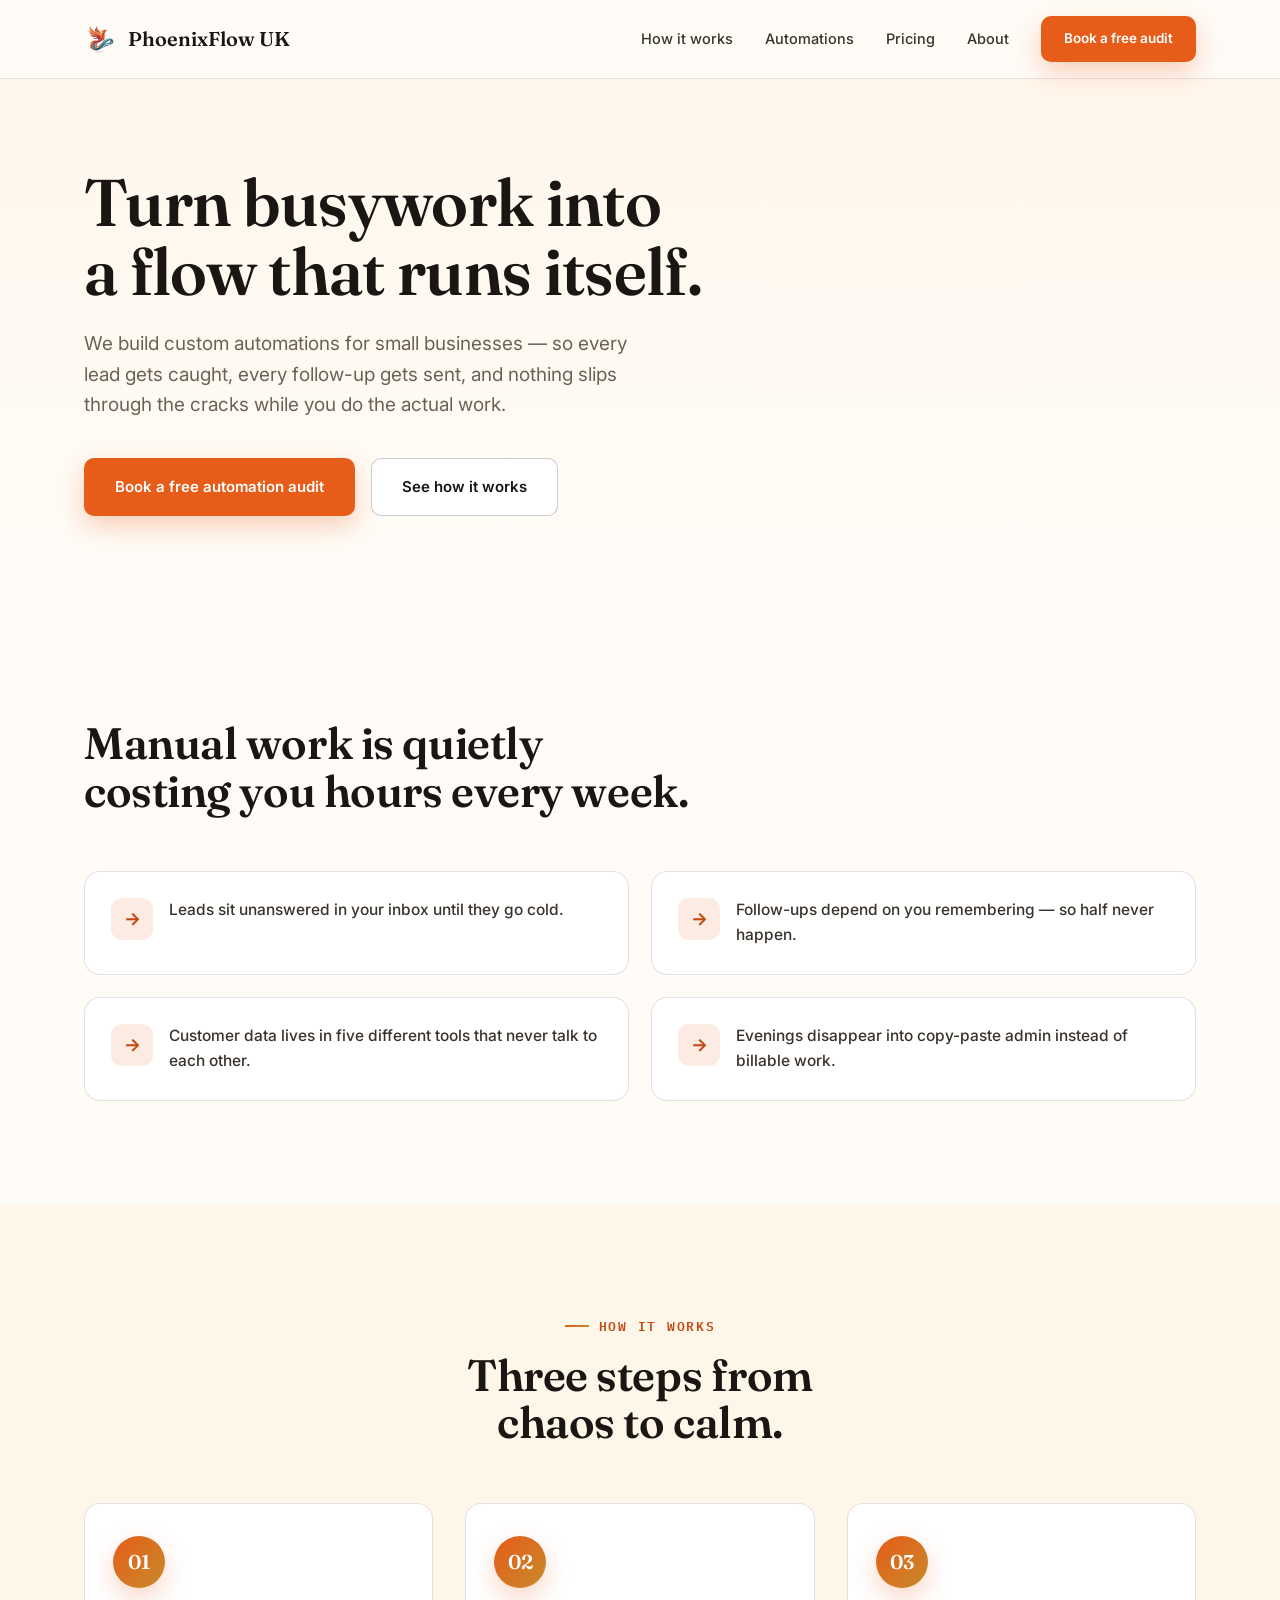
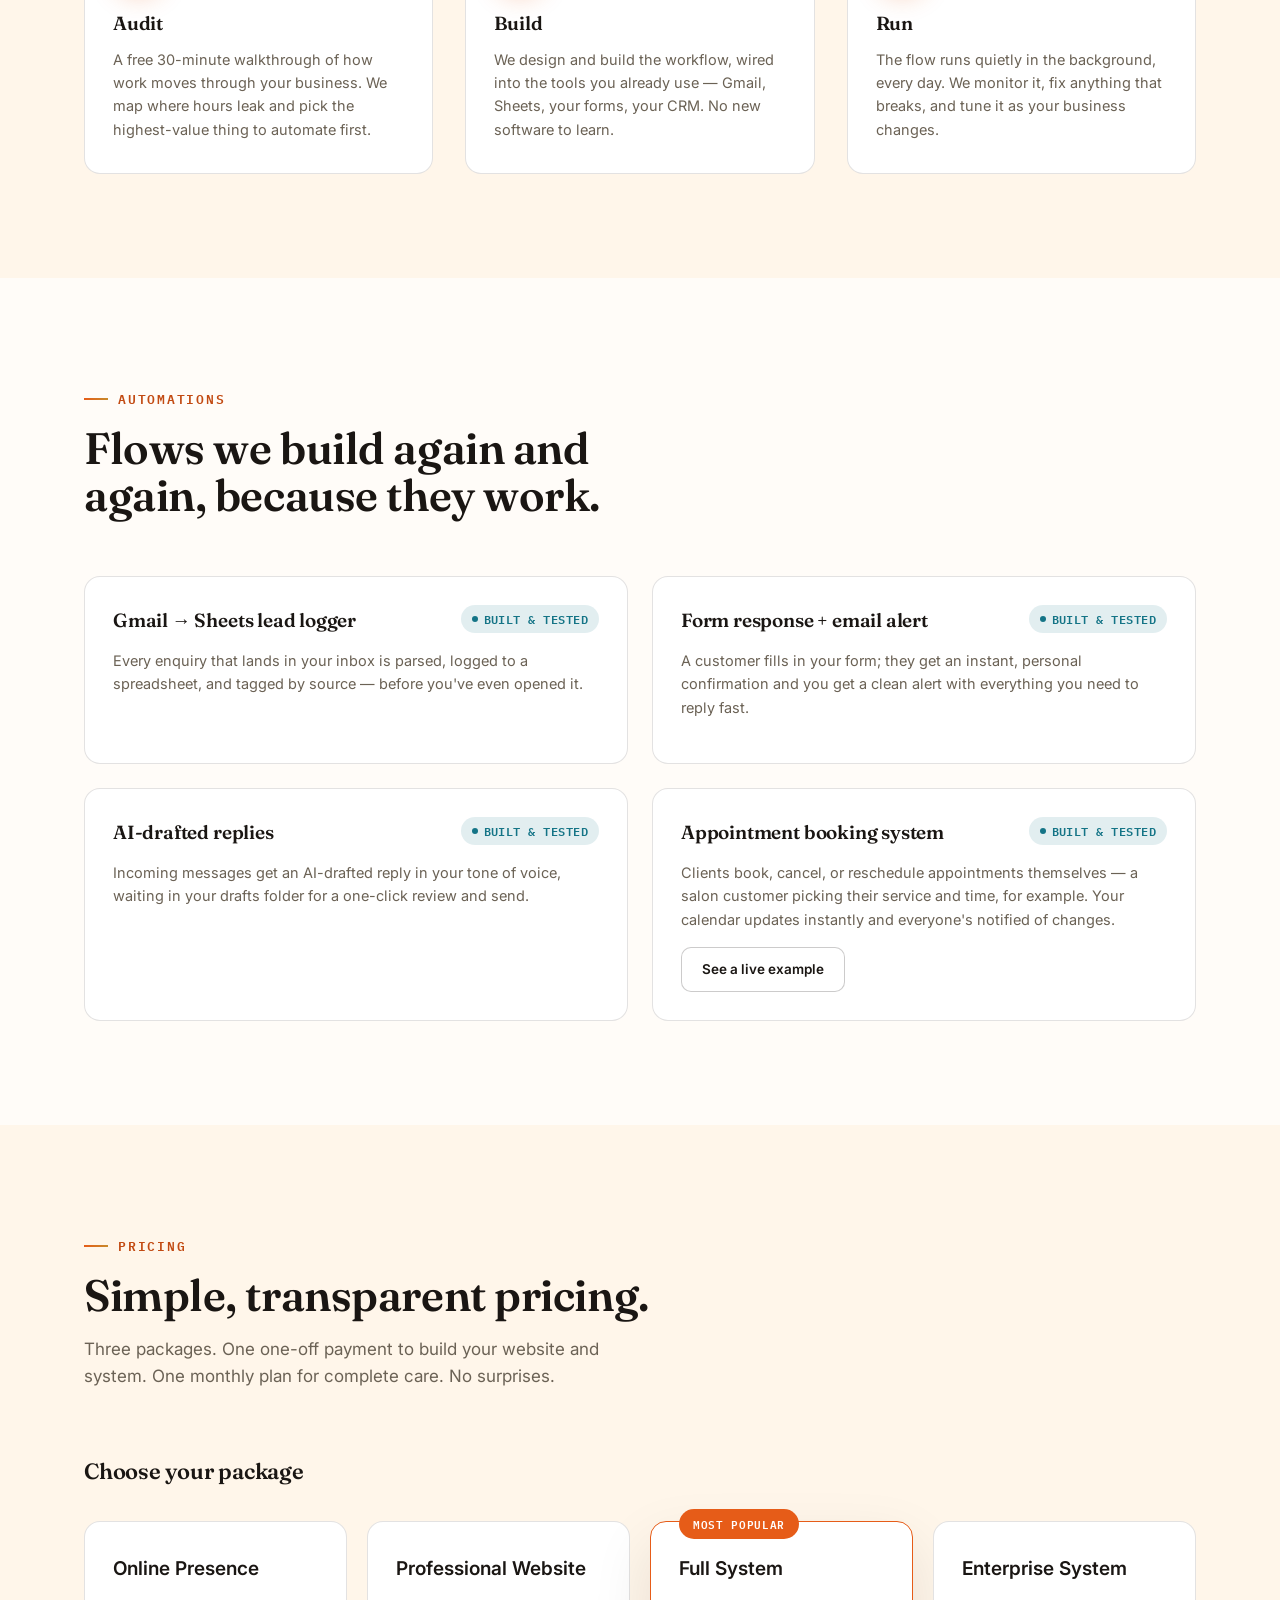
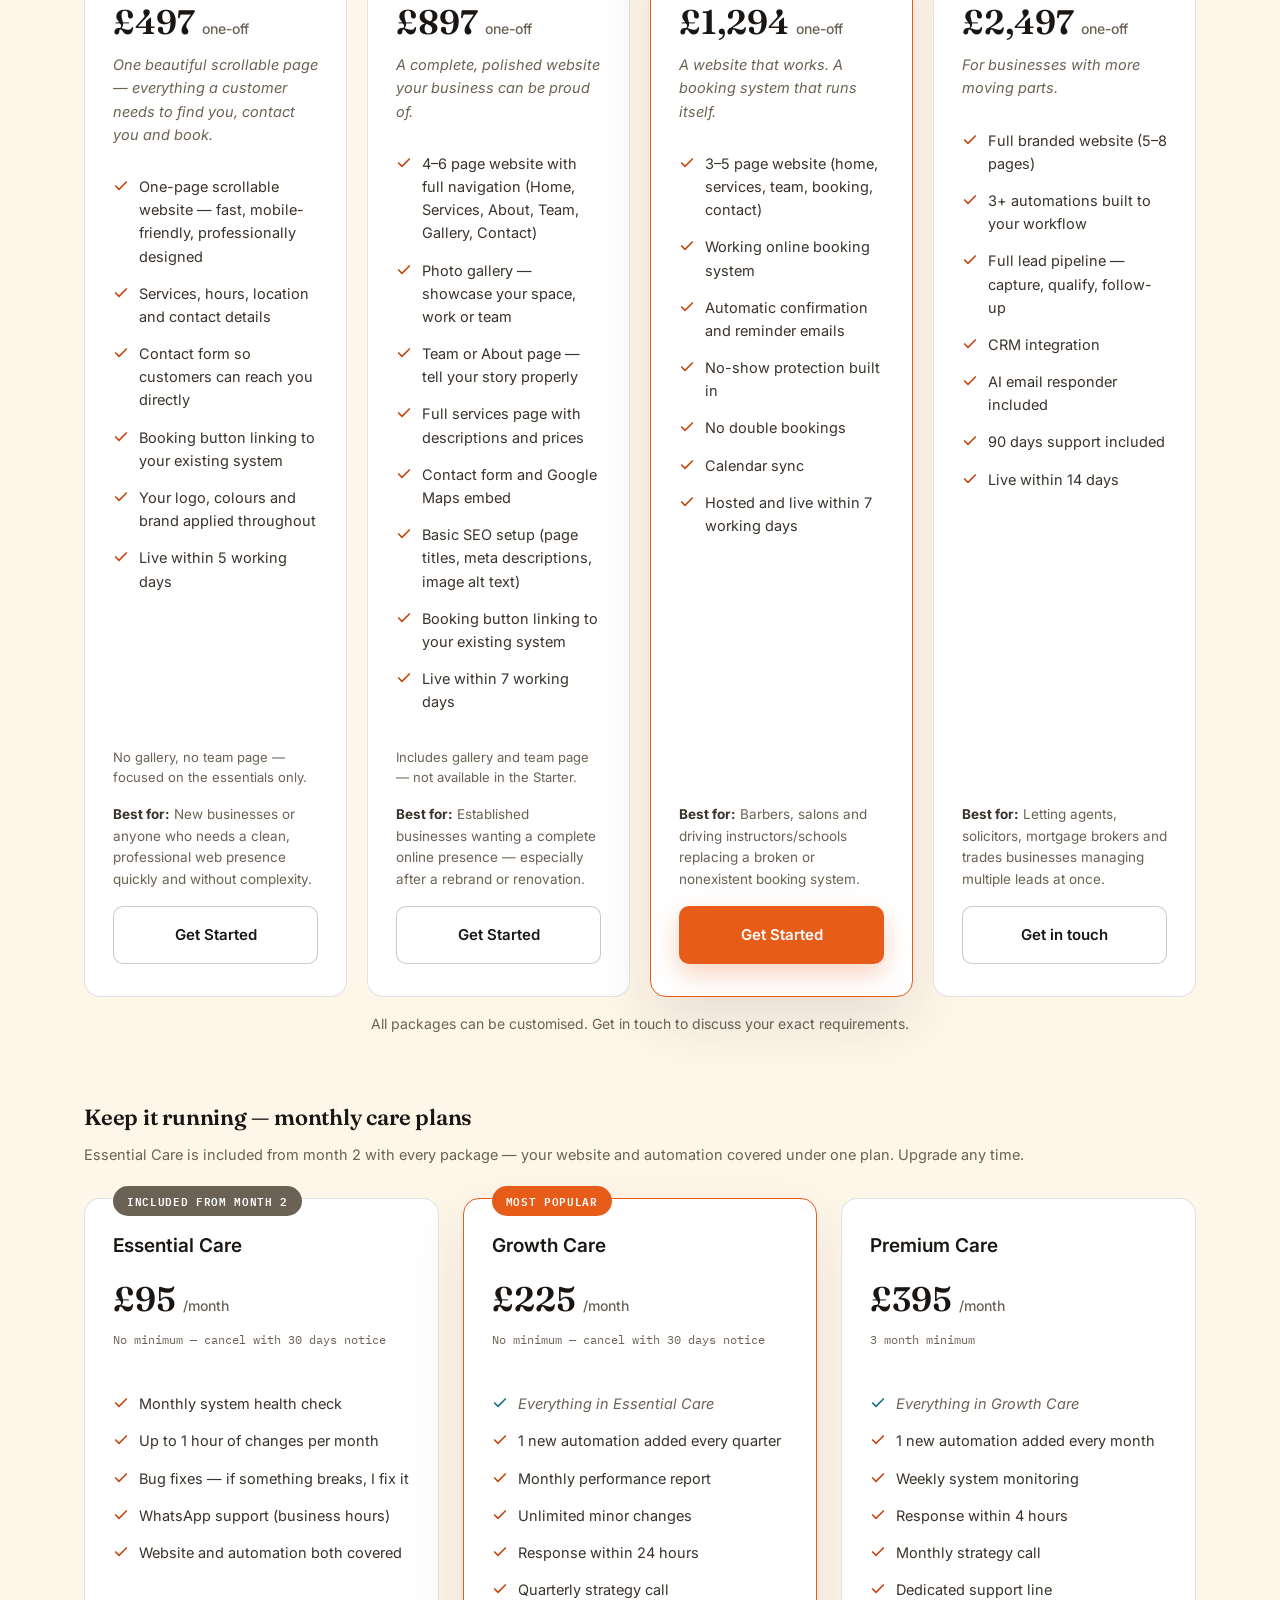
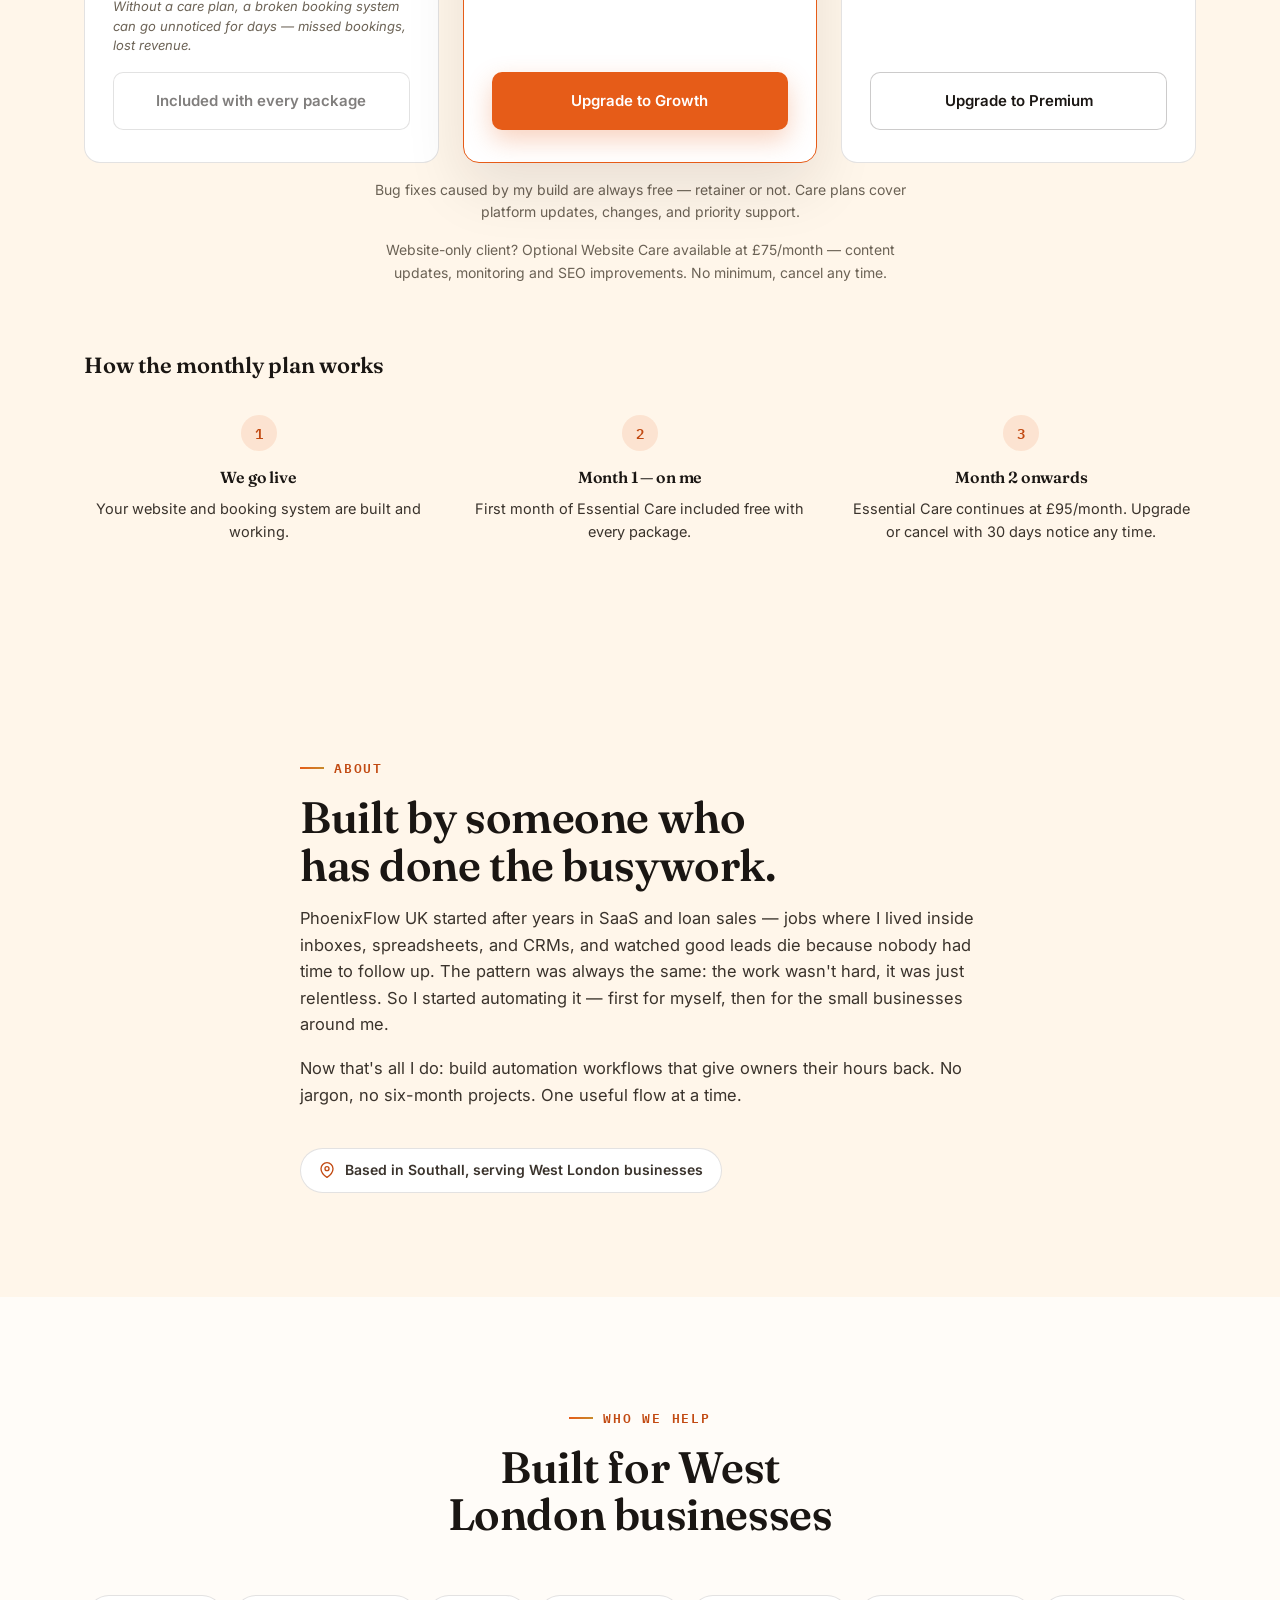
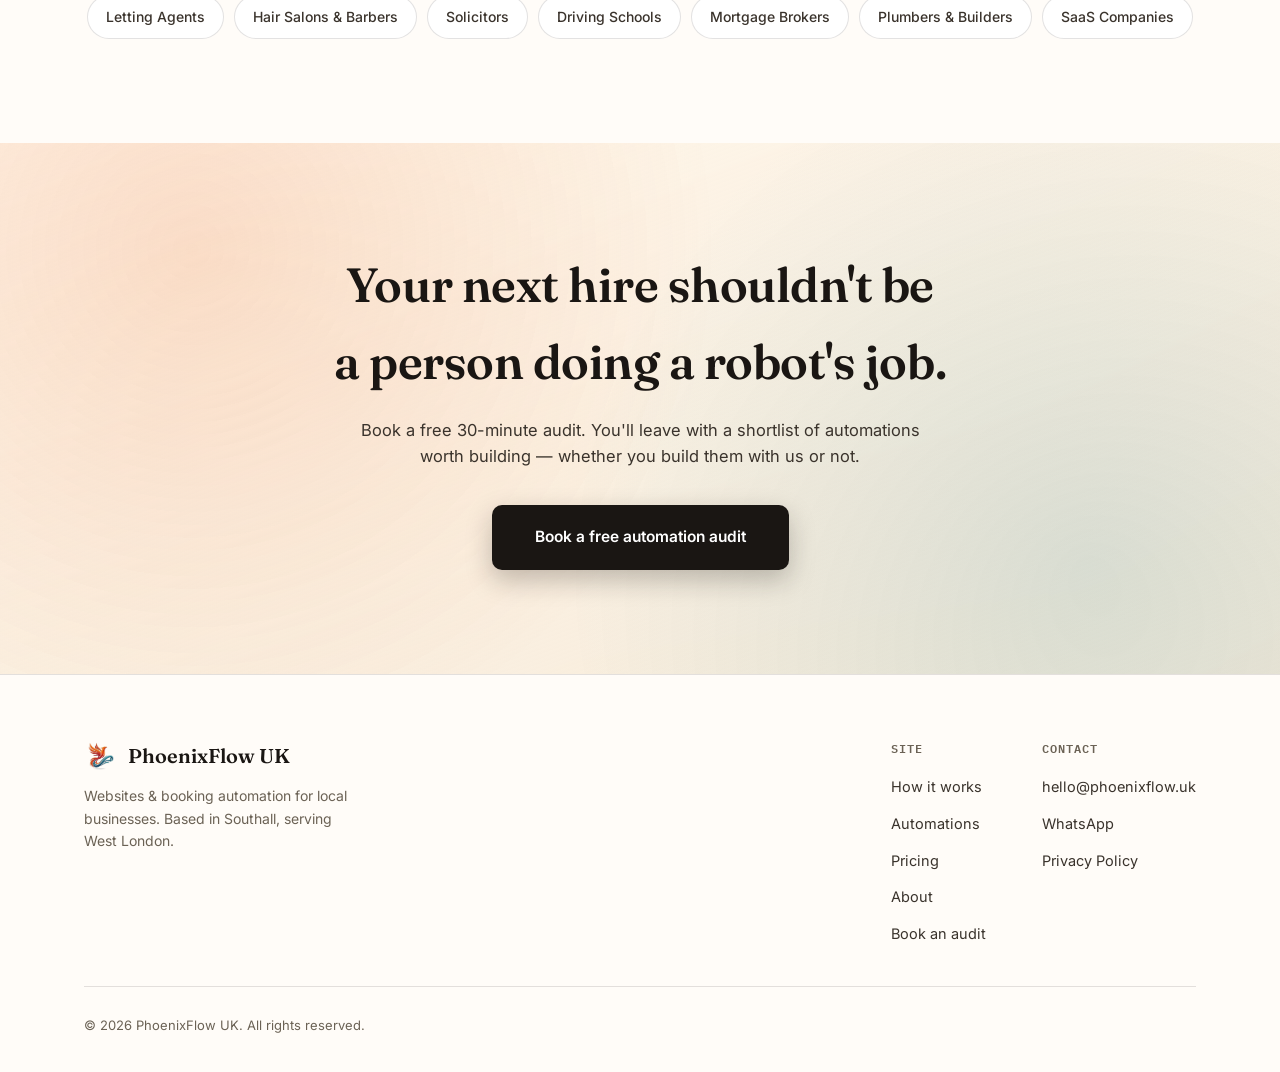
==== commit 6b98d761: "Add Professional Website package, rework Online Presence copy Pricing now has four package cards: On" ====
--- a/index.html
+++ b/index.html
@@ -175,18 +175,40 @@
         <h3>Choose your package</h3>
       </div>
 
-      <div class="tier-grid">
+      <div class="tier-grid cols-4">
         <div class="tier-card reveal">
           <div class="tier-name">Online Presence</div>
           <div class="tier-price">£497 <span>one-off</span></div>
-          <p class="tier-subline">Your business online, done properly.</p>
-          <ul class="tier-features">
-            <li><svg width="16" height="16" viewBox="0 0 24 24" fill="none" stroke="currentColor" stroke-width="2.5" stroke-linecap="round" stroke-linejoin="round"><polyline points="20 6 9 17 4 12"></polyline></svg>One-page website — fast, mobile-friendly, professional</li>
-            <li><svg width="16" height="16" viewBox="0 0 24 24" fill="none" stroke="currentColor" stroke-width="2.5" stroke-linecap="round" stroke-linejoin="round"><polyline points="20 6 9 17 4 12"></polyline></svg>Services, hours, contact and location</li>
-            <li><svg width="16" height="16" viewBox="0 0 24 24" fill="none" stroke="currentColor" stroke-width="2.5" stroke-linecap="round" stroke-linejoin="round"><polyline points="20 6 9 17 4 12"></polyline></svg>Contact form for enquiries</li>
-            <li><svg width="16" height="16" viewBox="0 0 24 24" fill="none" stroke="currentColor" stroke-width="2.5" stroke-linecap="round" stroke-linejoin="round"><polyline points="20 6 9 17 4 12"></polyline></svg>Hosted and live within 5 working days</li>
-          </ul>
-          <p class="tier-best-for"><strong>Best for:</strong> Businesses that need a professional web presence without the complexity.</p>
+          <p class="tier-subline">One beautiful scrollable page — everything a customer needs to find you, contact you and book.</p>
+          <ul class="tier-features">
+            <li><svg width="16" height="16" viewBox="0 0 24 24" fill="none" stroke="currentColor" stroke-width="2.5" stroke-linecap="round" stroke-linejoin="round"><polyline points="20 6 9 17 4 12"></polyline></svg>One-page scrollable website — fast, mobile-friendly, professionally designed</li>
+            <li><svg width="16" height="16" viewBox="0 0 24 24" fill="none" stroke="currentColor" stroke-width="2.5" stroke-linecap="round" stroke-linejoin="round"><polyline points="20 6 9 17 4 12"></polyline></svg>Services, hours, location and contact details</li>
+            <li><svg width="16" height="16" viewBox="0 0 24 24" fill="none" stroke="currentColor" stroke-width="2.5" stroke-linecap="round" stroke-linejoin="round"><polyline points="20 6 9 17 4 12"></polyline></svg>Contact form so customers can reach you directly</li>
+            <li><svg width="16" height="16" viewBox="0 0 24 24" fill="none" stroke="currentColor" stroke-width="2.5" stroke-linecap="round" stroke-linejoin="round"><polyline points="20 6 9 17 4 12"></polyline></svg>Booking button linking to your existing system</li>
+            <li><svg width="16" height="16" viewBox="0 0 24 24" fill="none" stroke="currentColor" stroke-width="2.5" stroke-linecap="round" stroke-linejoin="round"><polyline points="20 6 9 17 4 12"></polyline></svg>Your logo, colours and brand applied throughout</li>
+            <li><svg width="16" height="16" viewBox="0 0 24 24" fill="none" stroke="currentColor" stroke-width="2.5" stroke-linecap="round" stroke-linejoin="round"><polyline points="20 6 9 17 4 12"></polyline></svg>Live within 5 working days</li>
+          </ul>
+          <p class="tier-care-note">No gallery, no team page — focused on the essentials only.</p>
+          <p class="tier-best-for"><strong>Best for:</strong> New businesses or anyone who needs a clean, professional web presence quickly and without complexity.</p>
+          <a href="https://calendly.com/phoenixflow" target="_blank" rel="noopener" class="btn btn-outline btn-block">Get Started</a>
+        </div>
+
+        <div class="tier-card reveal">
+          <div class="tier-name">Professional Website</div>
+          <div class="tier-price">£897 <span>one-off</span></div>
+          <p class="tier-subline">A complete, polished website your business can be proud of.</p>
+          <ul class="tier-features">
+            <li><svg width="16" height="16" viewBox="0 0 24 24" fill="none" stroke="currentColor" stroke-width="2.5" stroke-linecap="round" stroke-linejoin="round"><polyline points="20 6 9 17 4 12"></polyline></svg>4–6 page website with full navigation (Home, Services, About, Team, Gallery, Contact)</li>
+            <li><svg width="16" height="16" viewBox="0 0 24 24" fill="none" stroke="currentColor" stroke-width="2.5" stroke-linecap="round" stroke-linejoin="round"><polyline points="20 6 9 17 4 12"></polyline></svg>Photo gallery — showcase your space, work or team</li>
+            <li><svg width="16" height="16" viewBox="0 0 24 24" fill="none" stroke="currentColor" stroke-width="2.5" stroke-linecap="round" stroke-linejoin="round"><polyline points="20 6 9 17 4 12"></polyline></svg>Team or About page — tell your story properly</li>
+            <li><svg width="16" height="16" viewBox="0 0 24 24" fill="none" stroke="currentColor" stroke-width="2.5" stroke-linecap="round" stroke-linejoin="round"><polyline points="20 6 9 17 4 12"></polyline></svg>Full services page with descriptions and prices</li>
+            <li><svg width="16" height="16" viewBox="0 0 24 24" fill="none" stroke="currentColor" stroke-width="2.5" stroke-linecap="round" stroke-linejoin="round"><polyline points="20 6 9 17 4 12"></polyline></svg>Contact form and Google Maps embed</li>
+            <li><svg width="16" height="16" viewBox="0 0 24 24" fill="none" stroke="currentColor" stroke-width="2.5" stroke-linecap="round" stroke-linejoin="round"><polyline points="20 6 9 17 4 12"></polyline></svg>Basic SEO setup (page titles, meta descriptions, image alt text)</li>
+            <li><svg width="16" height="16" viewBox="0 0 24 24" fill="none" stroke="currentColor" stroke-width="2.5" stroke-linecap="round" stroke-linejoin="round"><polyline points="20 6 9 17 4 12"></polyline></svg>Booking button linking to your existing system</li>
+            <li><svg width="16" height="16" viewBox="0 0 24 24" fill="none" stroke="currentColor" stroke-width="2.5" stroke-linecap="round" stroke-linejoin="round"><polyline points="20 6 9 17 4 12"></polyline></svg>Live within 7 working days</li>
+          </ul>
+          <p class="tier-care-note">Includes gallery and team page — not available in the Starter.</p>
+          <p class="tier-best-for"><strong>Best for:</strong> Established businesses wanting a complete online presence — especially after a rebrand or renovation.</p>
           <a href="https://calendly.com/phoenixflow" target="_blank" rel="noopener" class="btn btn-outline btn-block">Get Started</a>
         </div>
 
@@ -283,6 +305,7 @@
       </div>
 
       <p class="pricing-footnote">Bug fixes caused by my build are always free — retainer or not. Care plans cover platform updates, changes, and priority support.</p>
+      <p class="pricing-footnote">Website-only client? Optional Website Care available at £75/month — content updates, monitoring and SEO improvements. No minimum, cancel any time.</p>
 
       <div class="pricing-sub-head reveal">
         <h3>How the monthly plan works</h3>
--- a/css/styles.css
+++ b/css/styles.css
@@ -432,6 +432,11 @@
   gap:24px;
 }
 
+.tier-grid.cols-4{
+  grid-template-columns:repeat(4,1fr);
+  gap:20px;
+}
+
 .tier-card{
   background:var(--card);
   border:1px solid var(--border);
@@ -702,11 +707,16 @@
 }
 
 /* Responsive */
+@media (max-width:1180px){
+  .tier-grid.cols-4{grid-template-columns:repeat(2,1fr);}
+}
+
 @media (max-width:900px){
   .problem-grid{grid-template-columns:1fr;}
   .steps{grid-template-columns:1fr;}
   .auto-grid{grid-template-columns:1fr;}
   .tier-grid{grid-template-columns:1fr;}
+  .tier-grid.cols-4{grid-template-columns:1fr;}
   .pricing-steps{grid-template-columns:1fr;gap:28px;}
 }
 
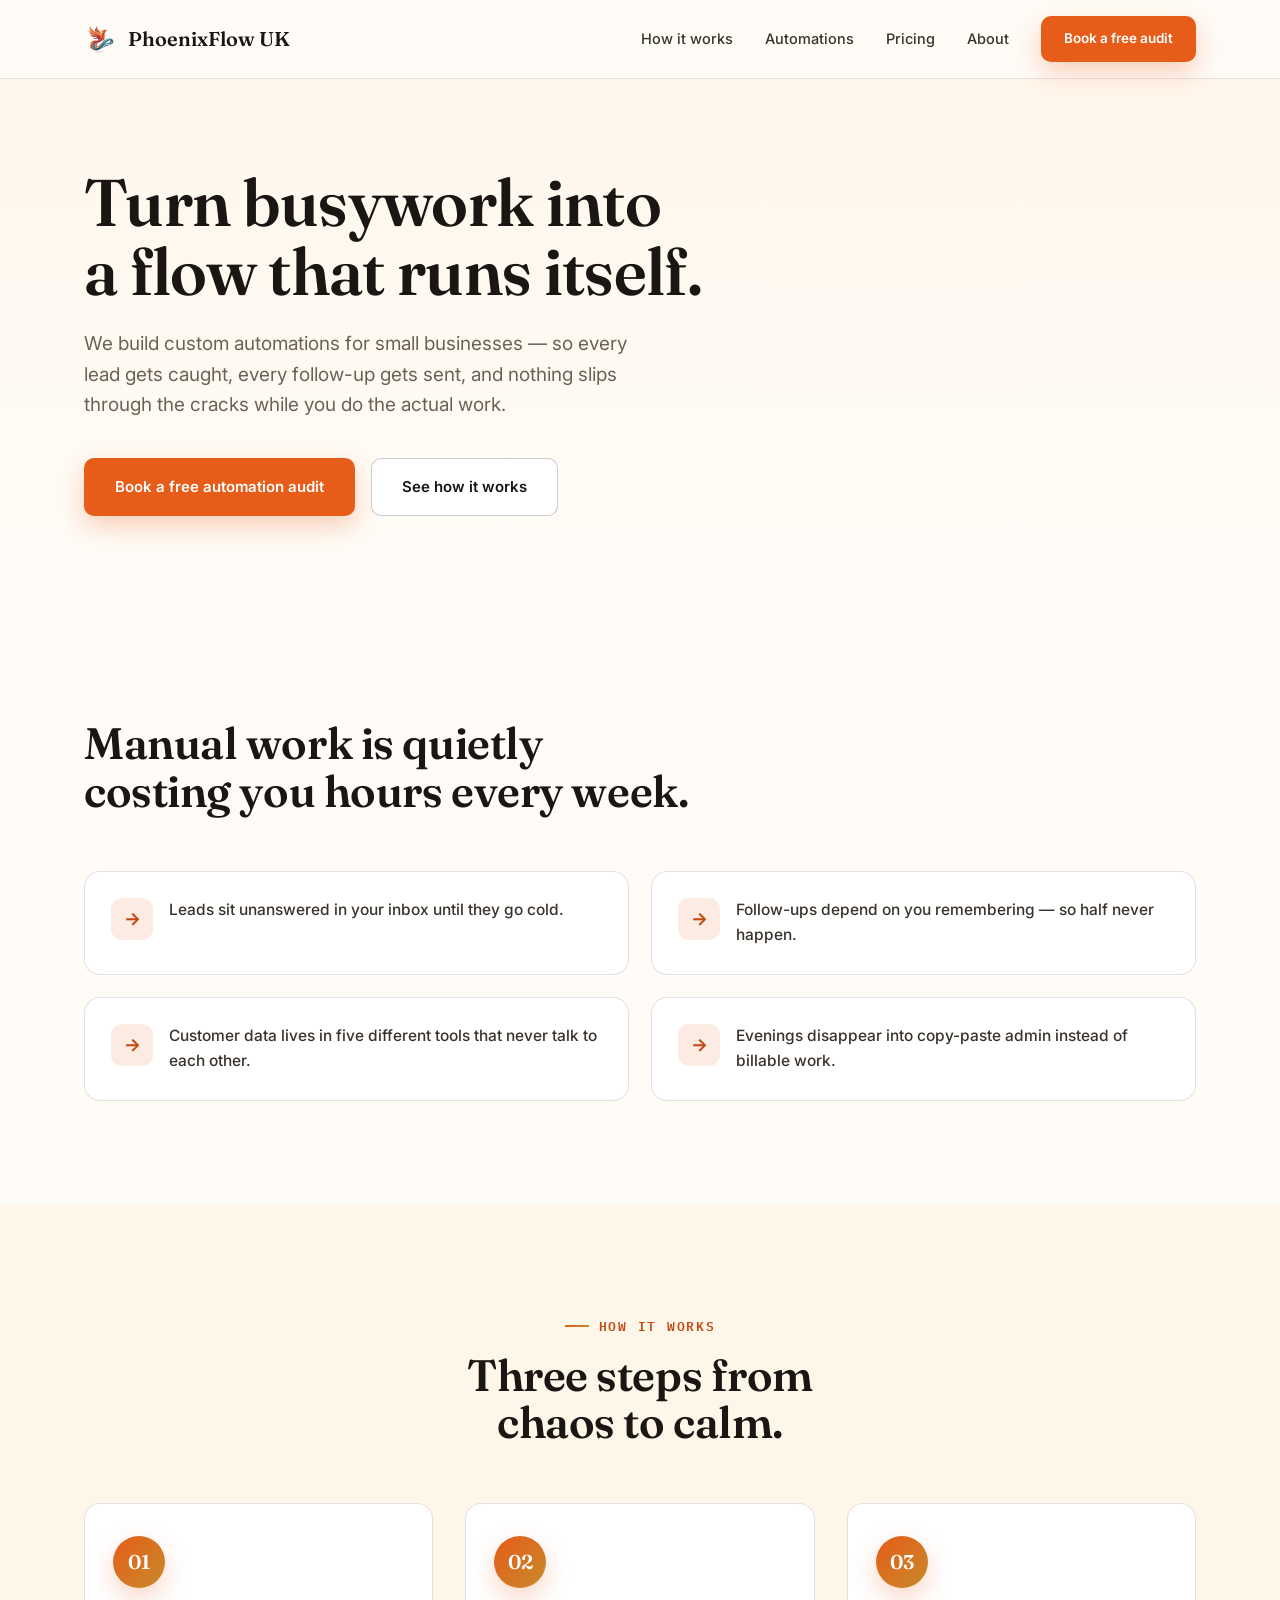
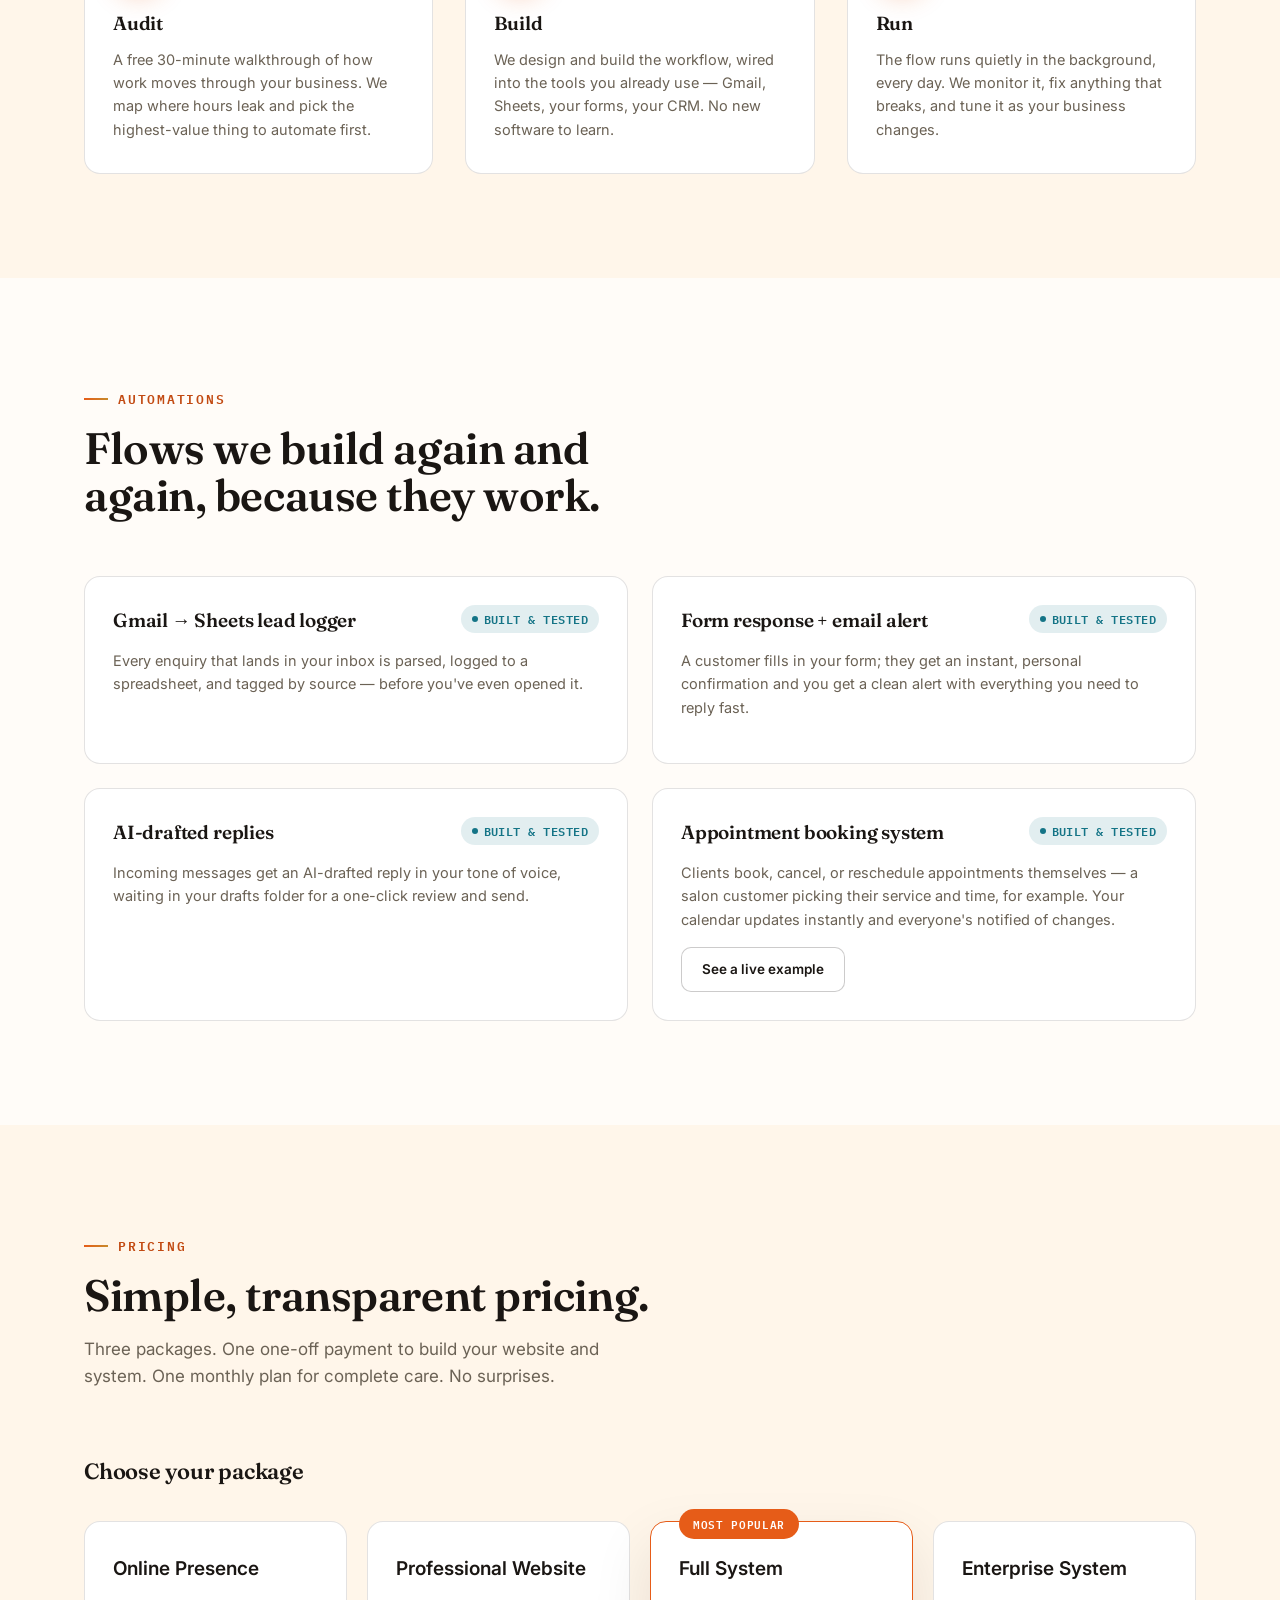
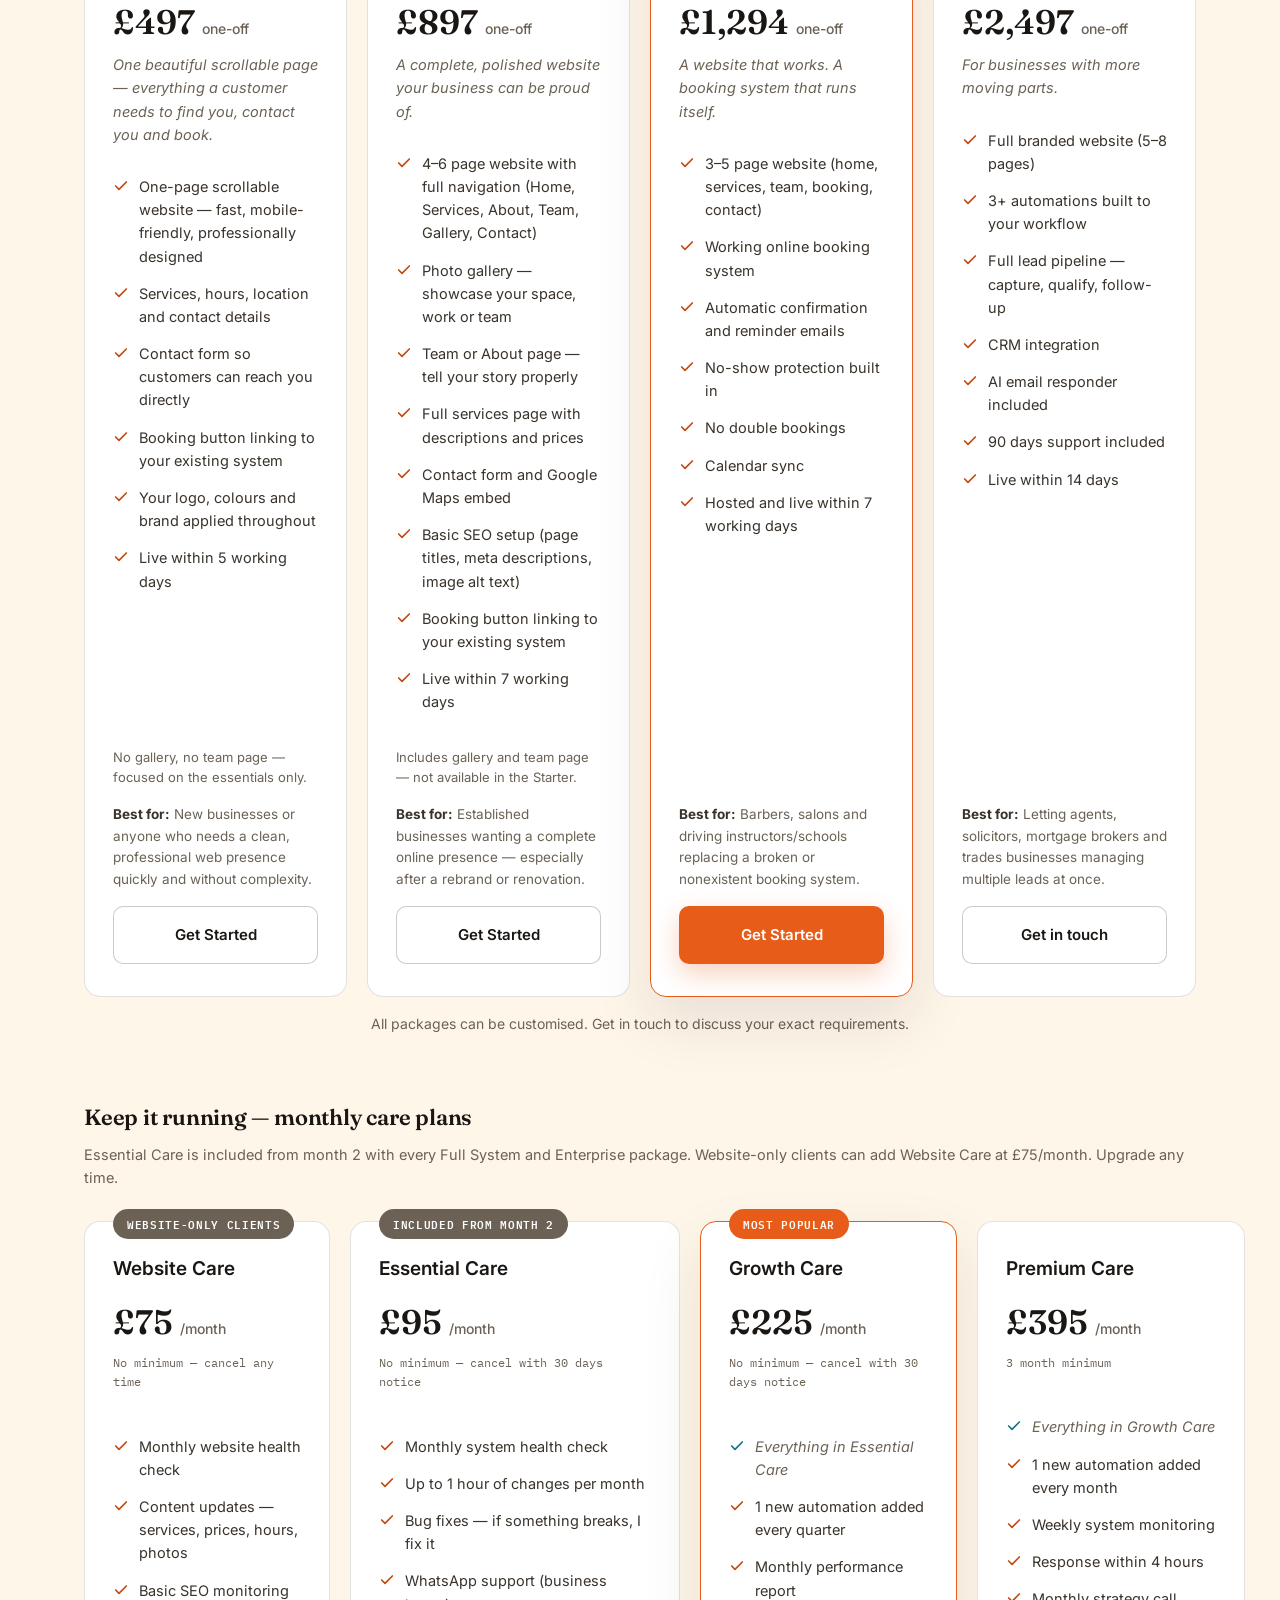
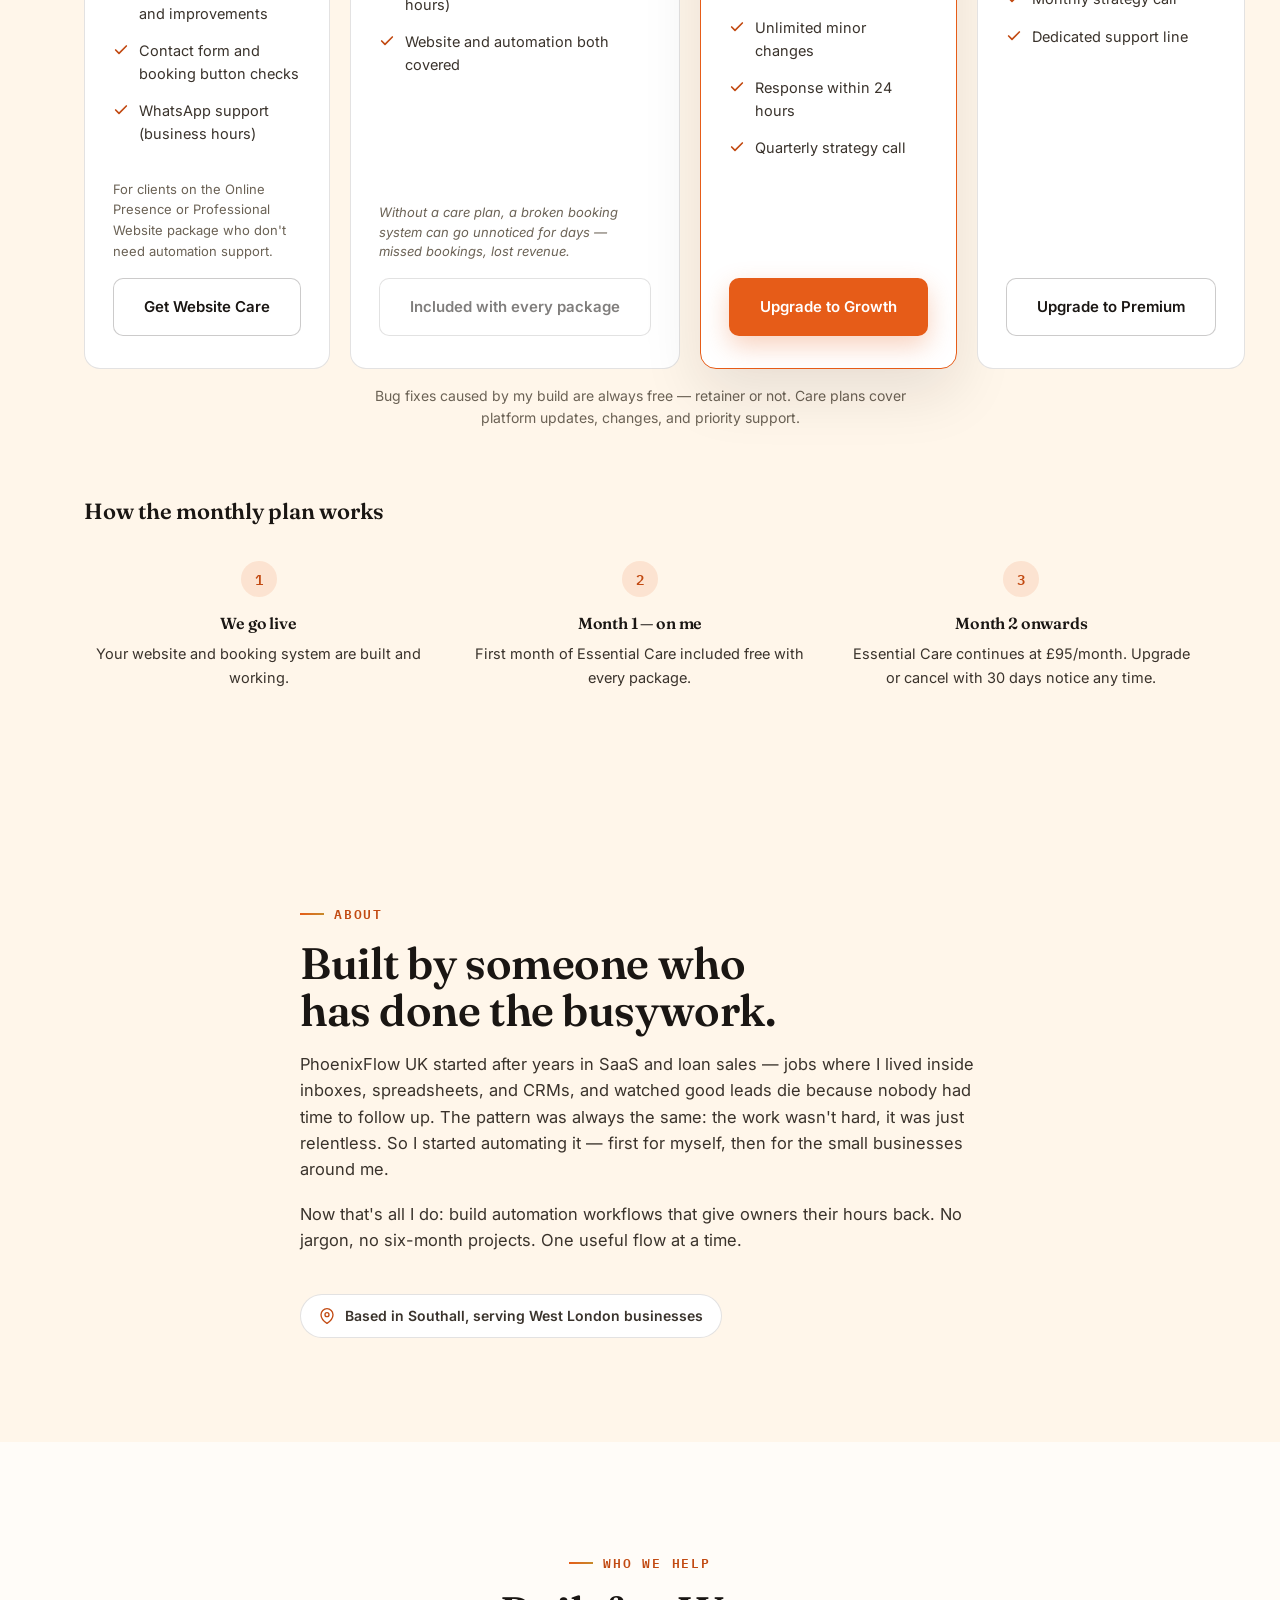
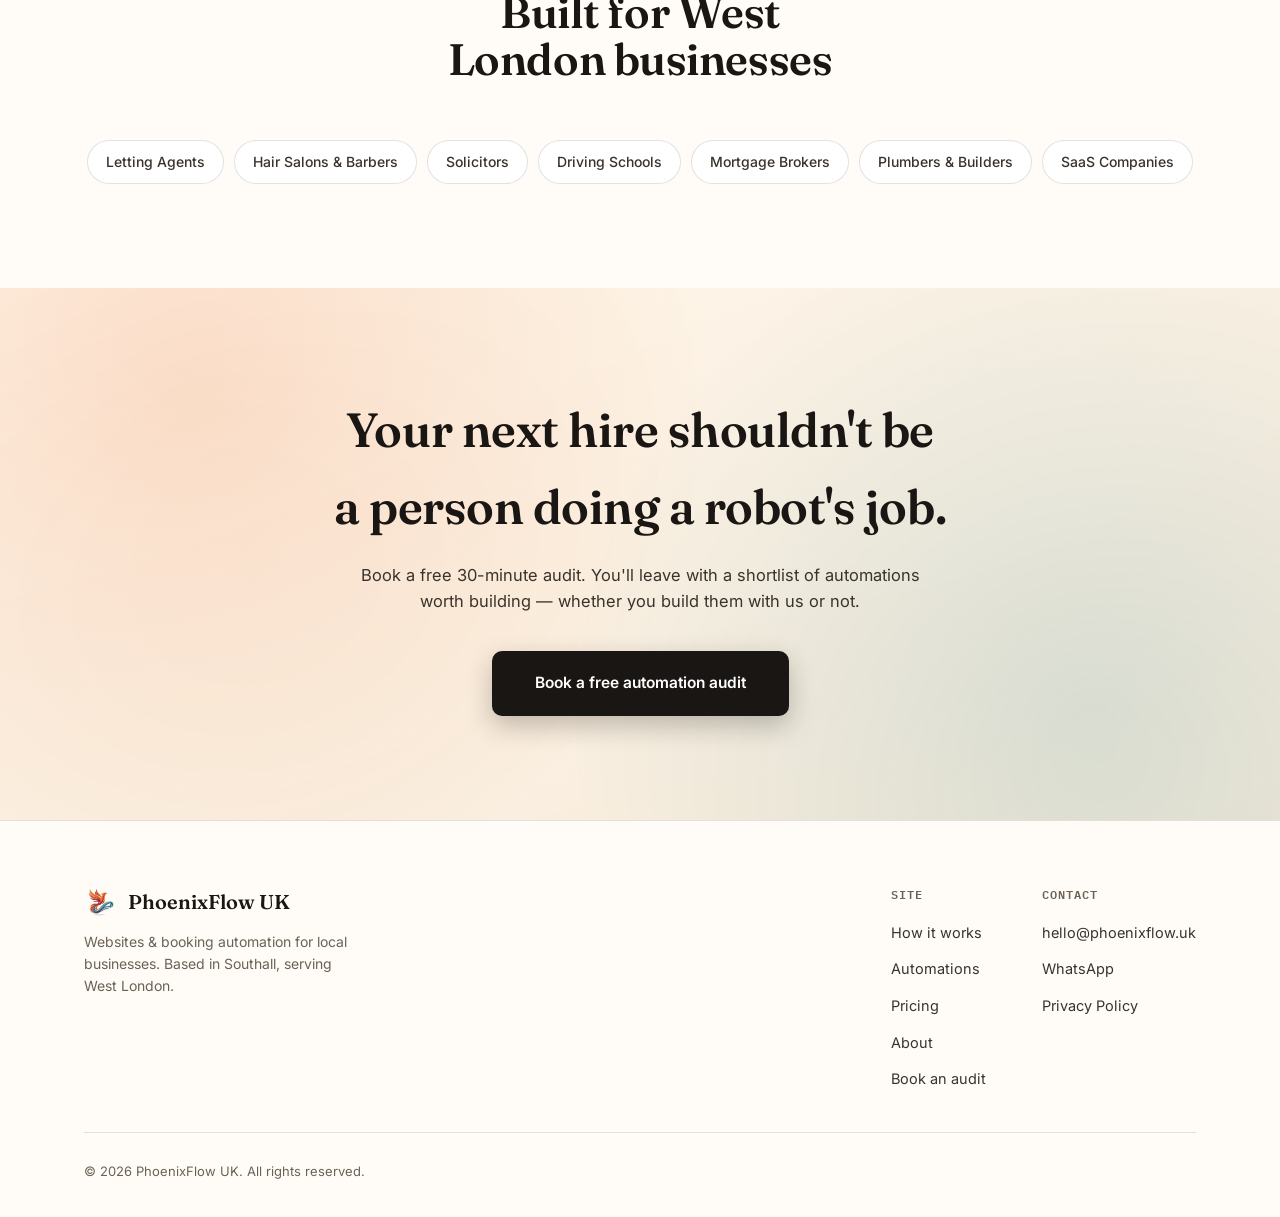
==== commit 9ab82894: "Add Website Care retainer card, retire old footnote Adds a fourth retainer card (Website Care, £75/m" ====
--- a/index.html
+++ b/index.html
@@ -252,10 +252,26 @@
 
       <div class="pricing-sub-head reveal">
         <h3>Keep it running — monthly care plans</h3>
-        <p>Essential Care is included from month 2 with every package — your website and automation covered under one plan. Upgrade any time.</p>
-      </div>
-
-      <div class="tier-grid">
+        <p>Essential Care is included from month 2 with every Full System and Enterprise package. Website-only clients can add Website Care at £75/month. Upgrade any time.</p>
+      </div>
+
+      <div class="tier-grid cols-4">
+        <div class="tier-card reveal">
+          <span class="tier-badge muted">Website-only clients</span>
+          <div class="tier-name">Website Care</div>
+          <div class="tier-price">£75 <span>/month</span></div>
+          <div class="tier-minimum">No minimum — cancel any time</div>
+          <ul class="tier-features">
+            <li><svg width="16" height="16" viewBox="0 0 24 24" fill="none" stroke="currentColor" stroke-width="2.5" stroke-linecap="round" stroke-linejoin="round"><polyline points="20 6 9 17 4 12"></polyline></svg>Monthly website health check</li>
+            <li><svg width="16" height="16" viewBox="0 0 24 24" fill="none" stroke="currentColor" stroke-width="2.5" stroke-linecap="round" stroke-linejoin="round"><polyline points="20 6 9 17 4 12"></polyline></svg>Content updates — services, prices, hours, photos</li>
+            <li><svg width="16" height="16" viewBox="0 0 24 24" fill="none" stroke="currentColor" stroke-width="2.5" stroke-linecap="round" stroke-linejoin="round"><polyline points="20 6 9 17 4 12"></polyline></svg>Basic SEO monitoring and improvements</li>
+            <li><svg width="16" height="16" viewBox="0 0 24 24" fill="none" stroke="currentColor" stroke-width="2.5" stroke-linecap="round" stroke-linejoin="round"><polyline points="20 6 9 17 4 12"></polyline></svg>Contact form and booking button checks</li>
+            <li><svg width="16" height="16" viewBox="0 0 24 24" fill="none" stroke="currentColor" stroke-width="2.5" stroke-linecap="round" stroke-linejoin="round"><polyline points="20 6 9 17 4 12"></polyline></svg>WhatsApp support (business hours)</li>
+          </ul>
+          <p class="tier-care-note">For clients on the Online Presence or Professional Website package who don't need automation support.</p>
+          <a href="https://calendly.com/phoenixflow" target="_blank" rel="noopener" class="btn btn-outline btn-block">Get Website Care</a>
+        </div>
+
         <div class="tier-card reveal">
           <span class="tier-badge muted">Included from month 2</span>
           <div class="tier-name">Essential Care</div>
@@ -305,7 +321,6 @@
       </div>
 
       <p class="pricing-footnote">Bug fixes caused by my build are always free — retainer or not. Care plans cover platform updates, changes, and priority support.</p>
-      <p class="pricing-footnote">Website-only client? Optional Website Care available at £75/month — content updates, monitoring and SEO improvements. No minimum, cancel any time.</p>
 
       <div class="pricing-sub-head reveal">
         <h3>How the monthly plan works</h3>
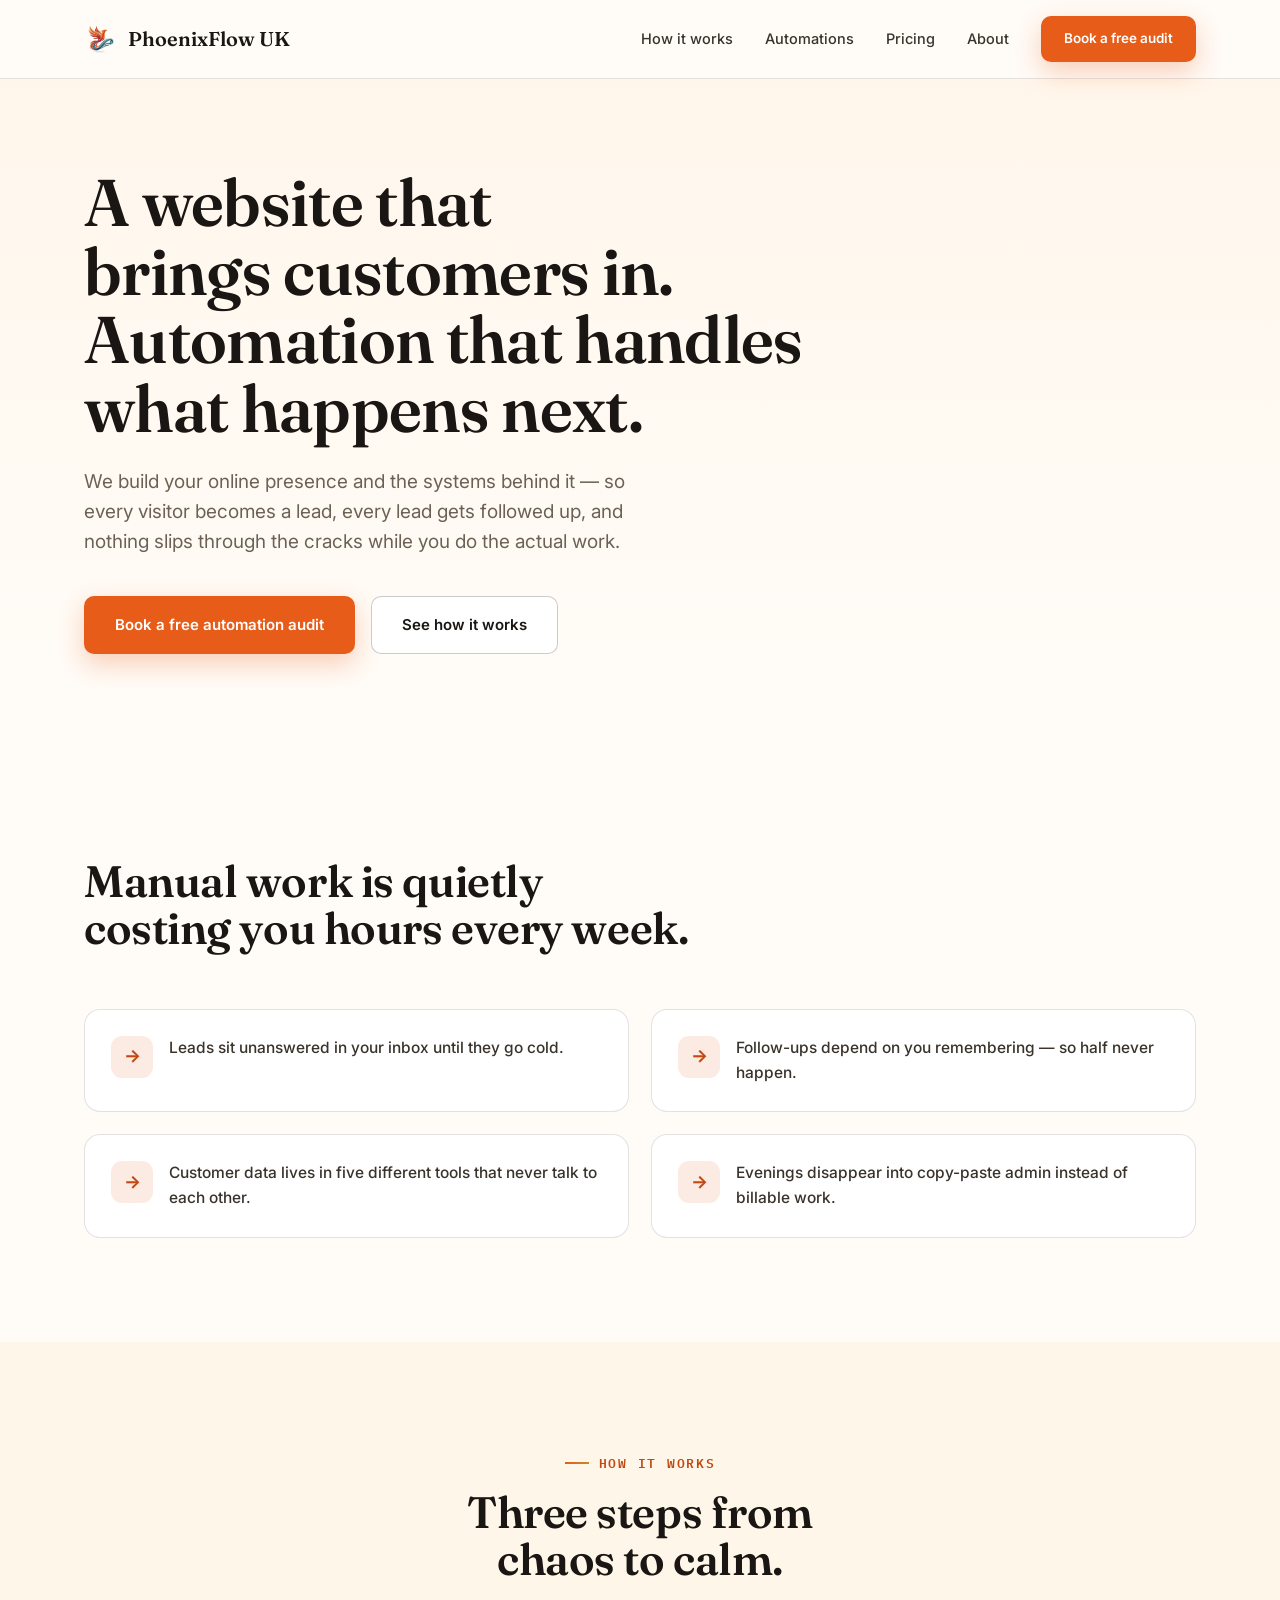
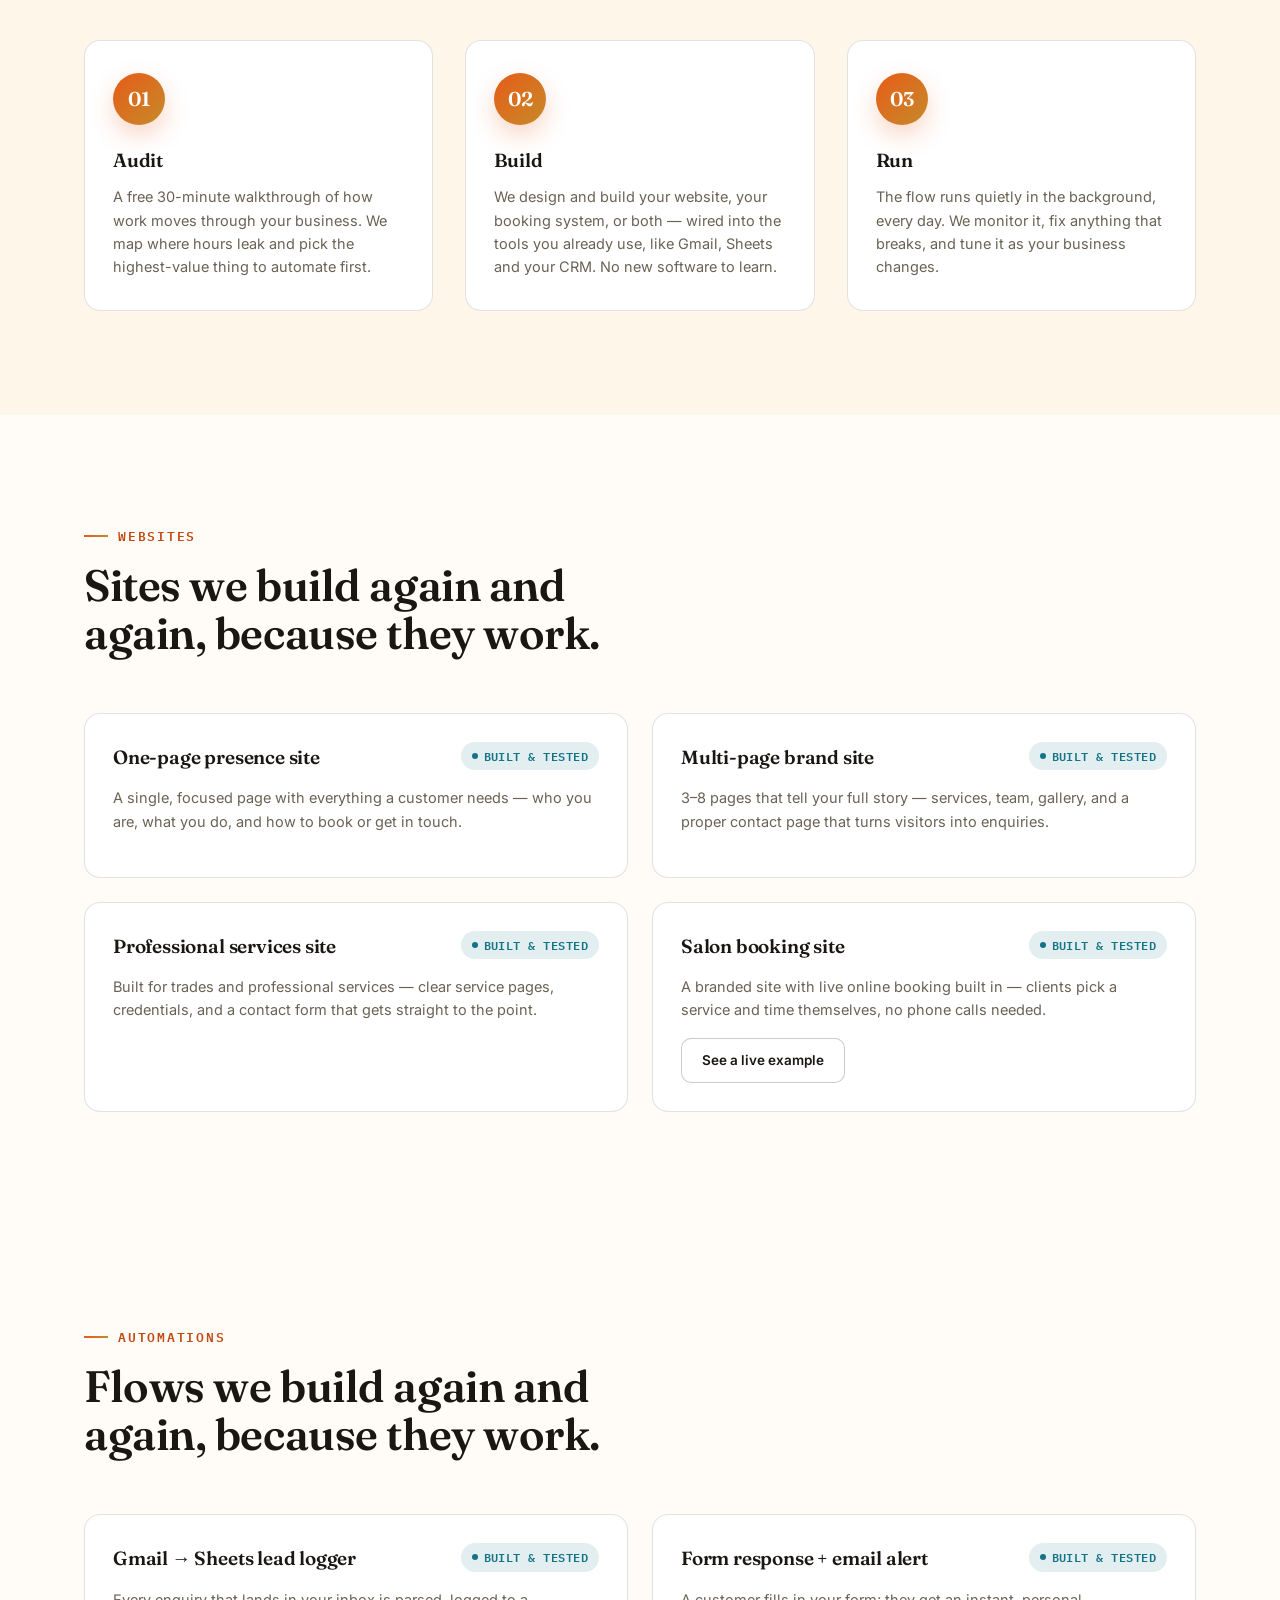
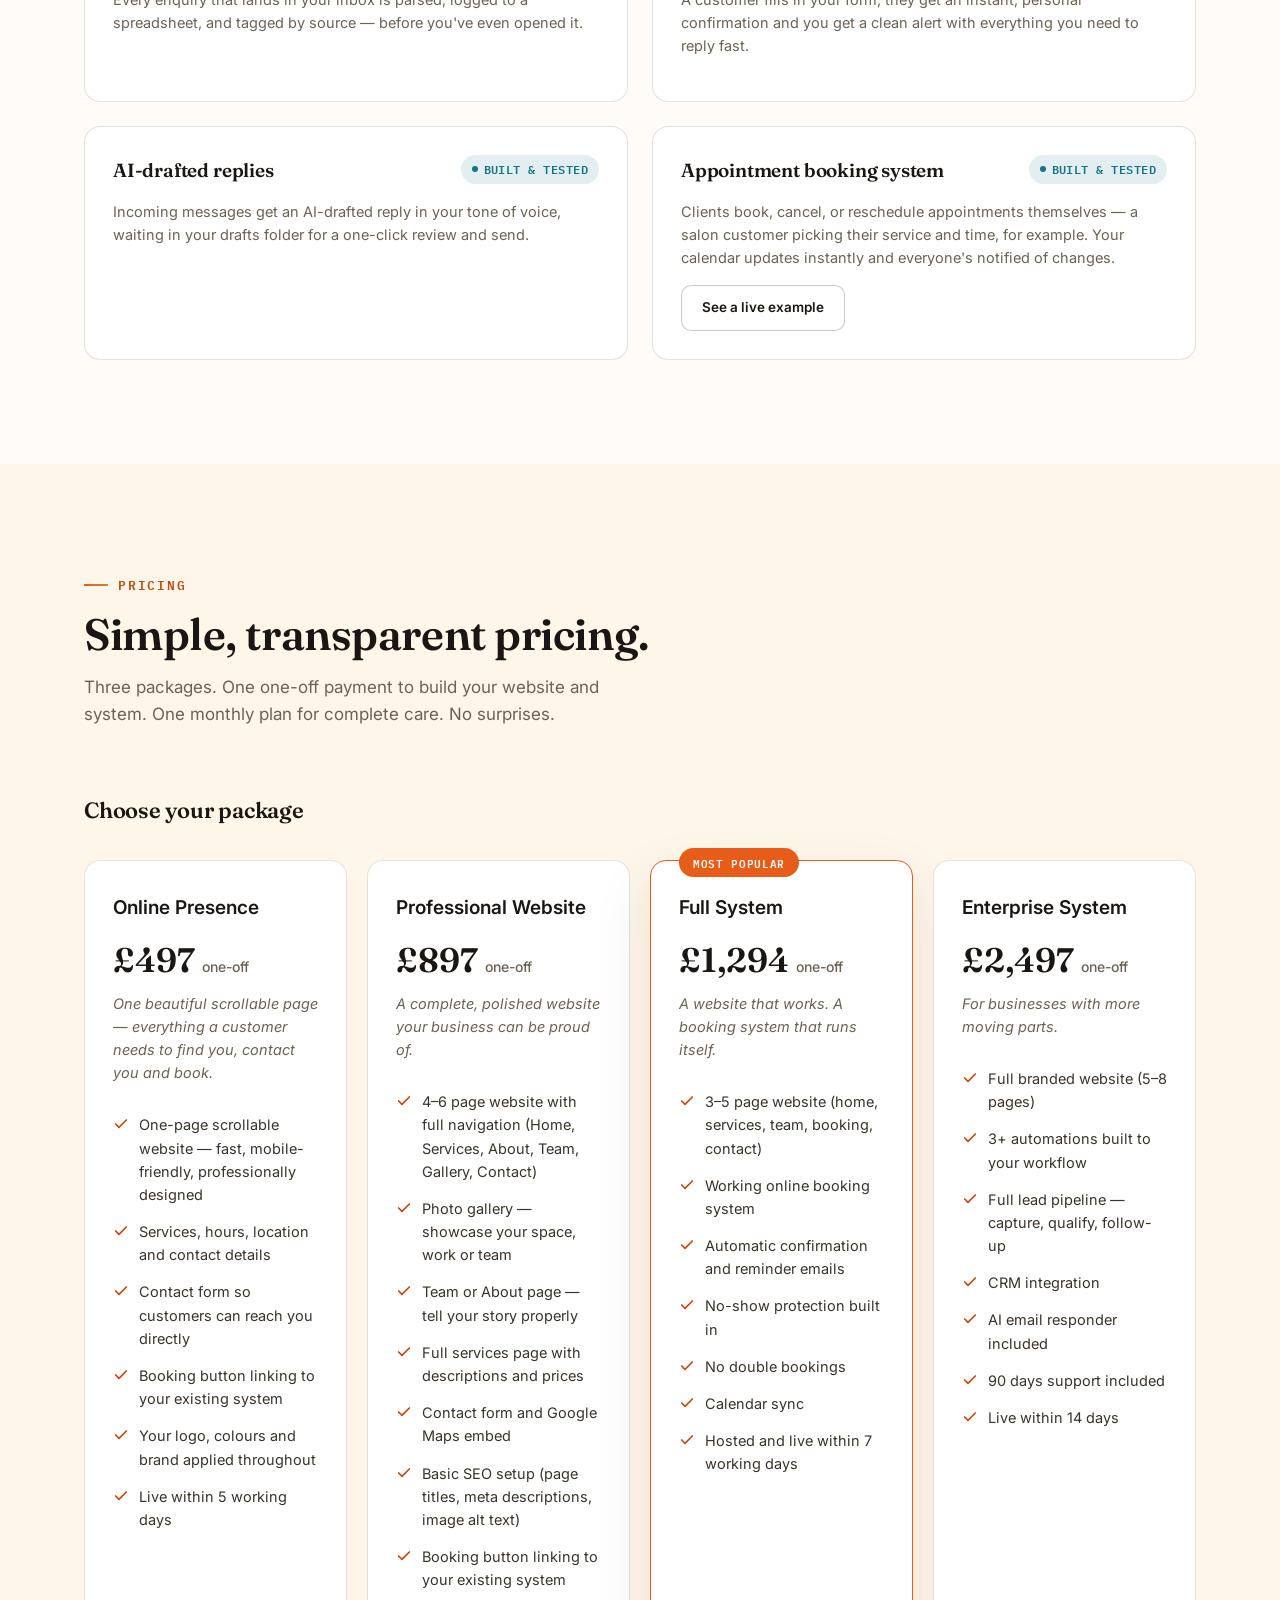
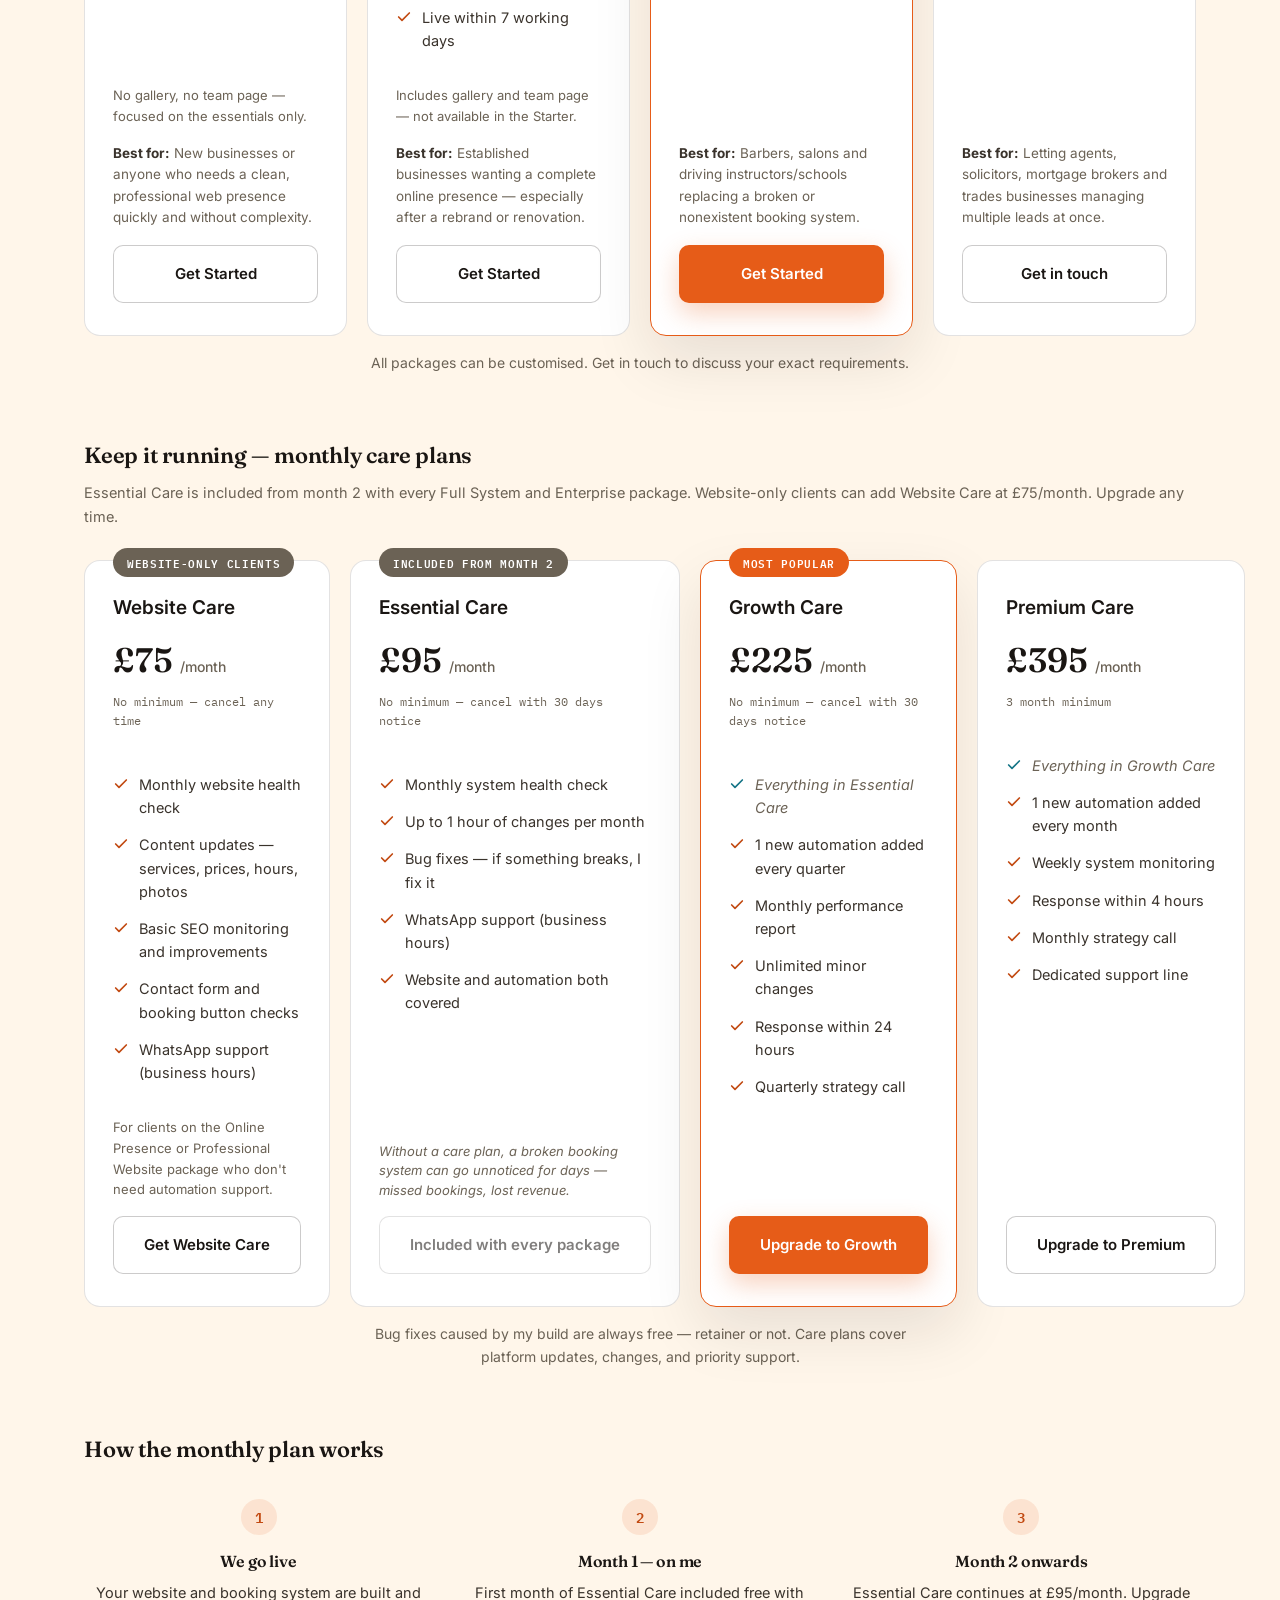
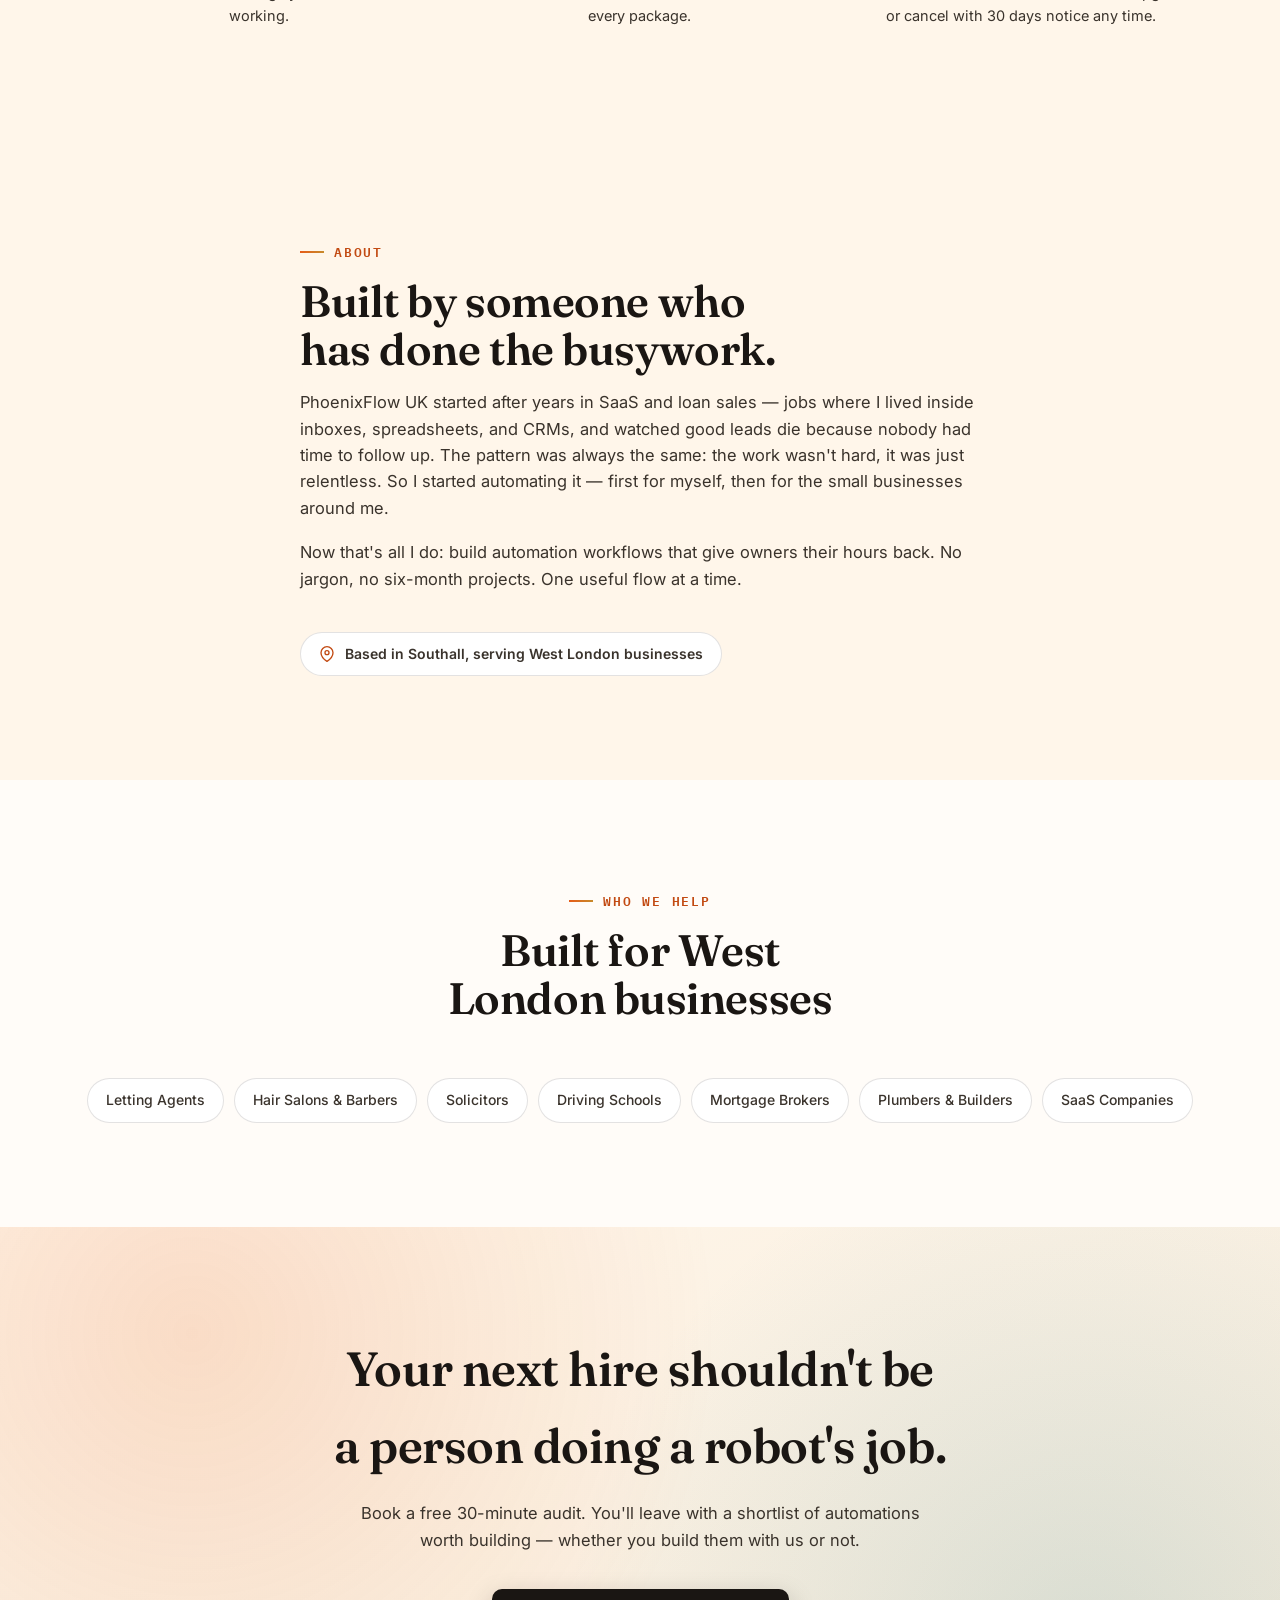
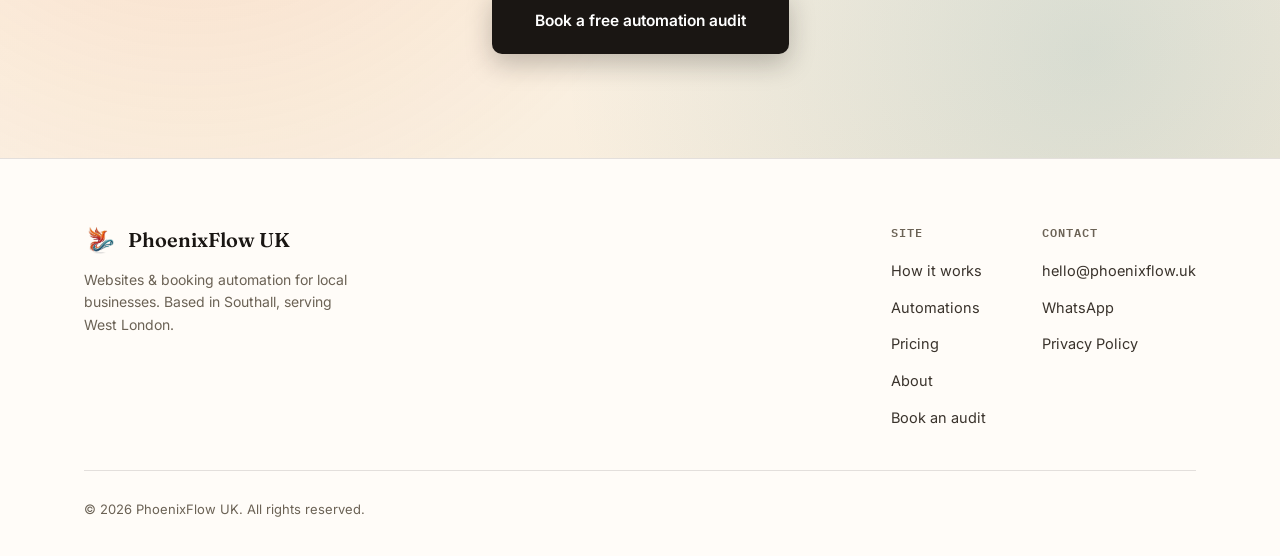
==== commit 1fd98f71: "Reposition homepage as dual website + automation provider Rewrites the hero headline/subhead so both" ====
--- a/index.html
+++ b/index.html
@@ -51,8 +51,8 @@
   <section class="hero">
     <div class="container">
       <div class="hero-inner">
-        <h1>Turn busywork into a flow that runs itself.</h1>
-        <p>We build custom automations for small businesses — so every lead gets caught, every follow-up gets sent, and nothing slips through the cracks while you do the actual work.</p>
+        <h1>A website that brings customers in. Automation that handles what happens next.</h1>
+        <p>We build your online presence and the systems behind it — so every visitor becomes a lead, every lead gets followed up, and nothing slips through the cracks while you do the actual work.</p>
         <div class="hero-actions">
           <a href="https://calendly.com/phoenixflow" target="_blank" rel="noopener" class="btn btn-primary">Book a free automation audit</a>
           <a href="#how-it-works" class="btn btn-outline">See how it works</a>
@@ -106,12 +106,57 @@
         <div class="step reveal">
           <div class="step-num">02</div>
           <h3>Build</h3>
-          <p>We design and build the workflow, wired into the tools you already use — Gmail, Sheets, your forms, your CRM. No new software to learn.</p>
+          <p>We design and build your website, your booking system, or both — wired into the tools you already use, like Gmail, Sheets and your CRM. No new software to learn.</p>
         </div>
         <div class="step reveal">
           <div class="step-num">03</div>
           <h3>Run</h3>
           <p>The flow runs quietly in the background, every day. We monitor it, fix anything that breaks, and tune it as your business changes.</p>
+        </div>
+      </div>
+    </div>
+  </section>
+
+  <!-- WEBSITES -->
+  <section id="websites" class="automations">
+    <div class="container">
+      <div class="section-head reveal">
+        <span class="eyebrow">Websites</span>
+        <h2 class="section-title">Sites we build again and again, because they work.</h2>
+      </div>
+
+      <div class="auto-grid">
+        <div class="auto-card reveal">
+          <div class="auto-card-top">
+            <h3>One-page presence site</h3>
+            <span class="badge badge-built"><span class="dot"></span>Built &amp; tested</span>
+          </div>
+          <p>A single, focused page with everything a customer needs — who you are, what you do, and how to book or get in touch.</p>
+        </div>
+
+        <div class="auto-card reveal">
+          <div class="auto-card-top">
+            <h3>Multi-page brand site</h3>
+            <span class="badge badge-built"><span class="dot"></span>Built &amp; tested</span>
+          </div>
+          <p>3–8 pages that tell your full story — services, team, gallery, and a proper contact page that turns visitors into enquiries.</p>
+        </div>
+
+        <div class="auto-card reveal">
+          <div class="auto-card-top">
+            <h3>Professional services site</h3>
+            <span class="badge badge-built"><span class="dot"></span>Built &amp; tested</span>
+          </div>
+          <p>Built for trades and professional services — clear service pages, credentials, and a contact form that gets straight to the point.</p>
+        </div>
+
+        <div class="auto-card reveal">
+          <div class="auto-card-top">
+            <h3>Salon booking site</h3>
+            <span class="badge badge-built"><span class="dot"></span>Built &amp; tested</span>
+          </div>
+          <p>A branded site with live online booking built in — clients pick a service and time themselves, no phone calls needed.</p>
+          <a href="salon-demo/index.html" target="_blank" rel="noopener" class="btn btn-outline btn-sm">See a live example</a>
         </div>
       </div>
     </div>
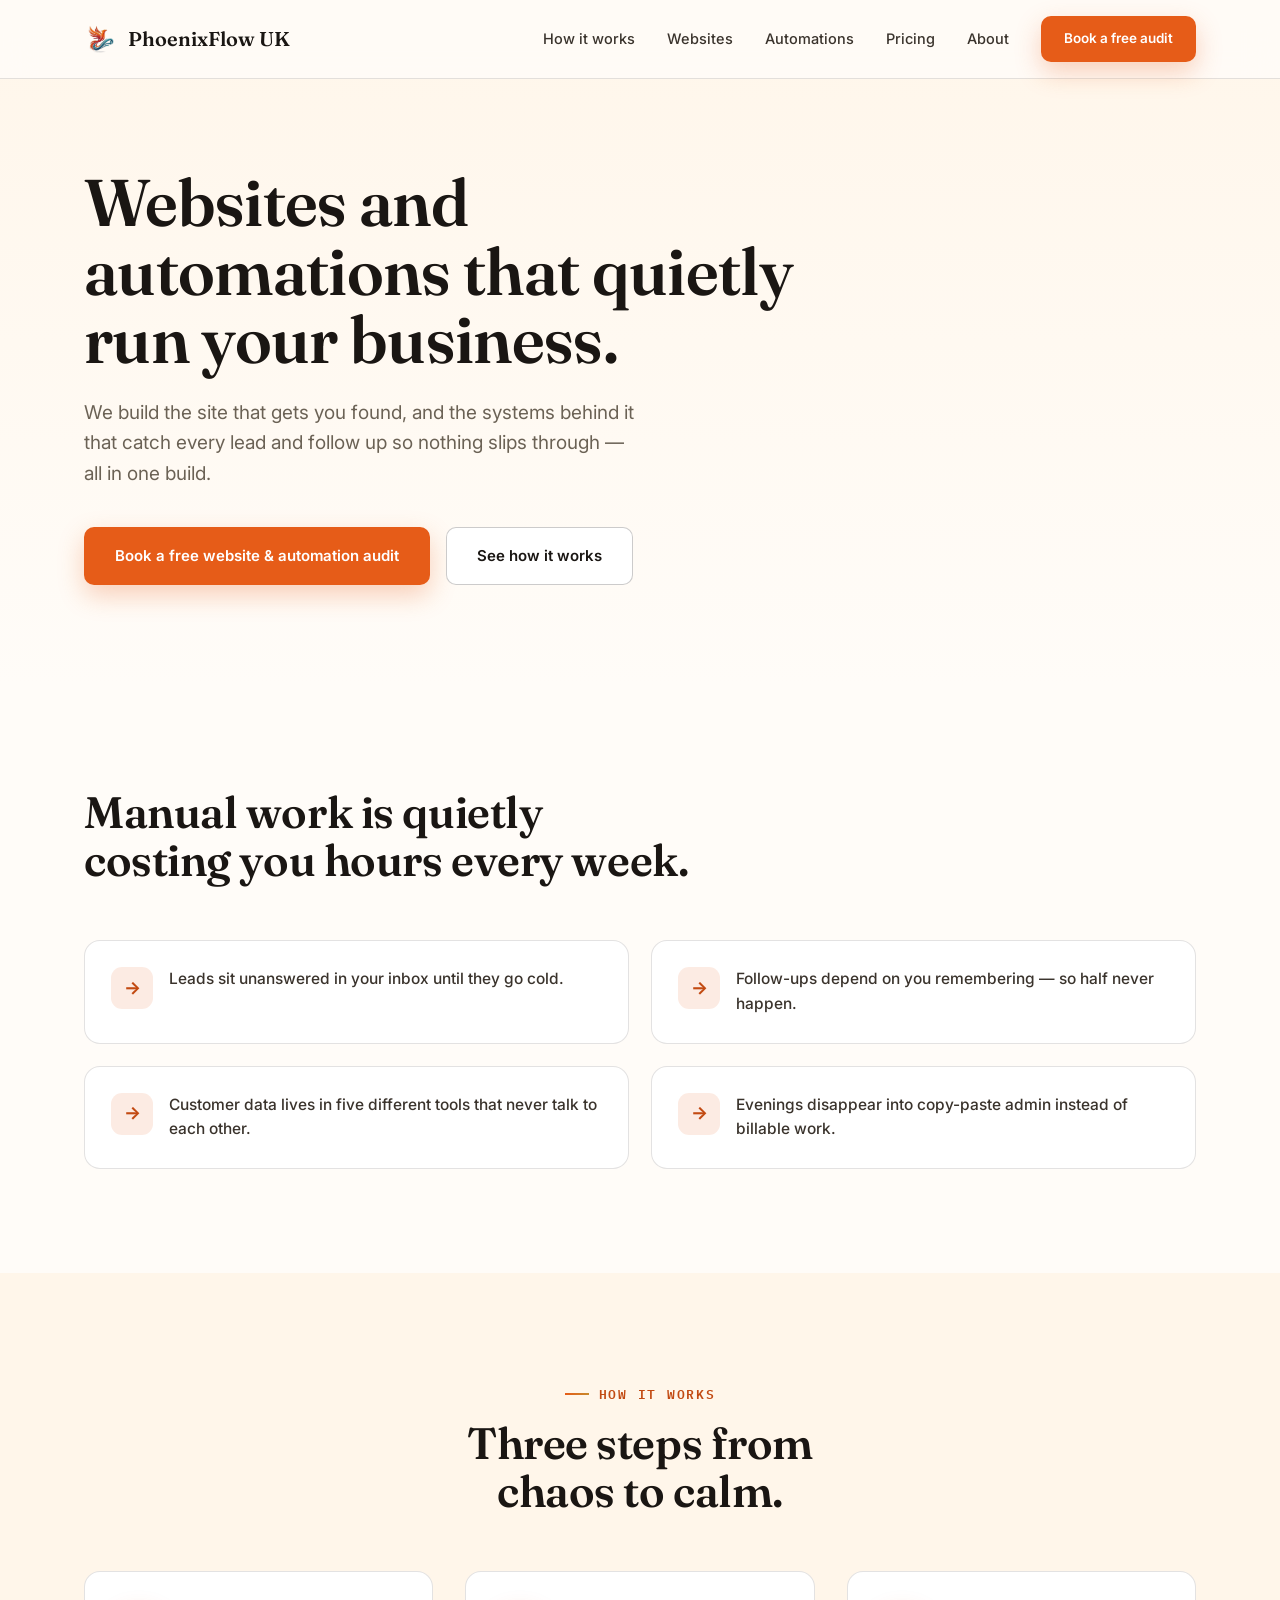
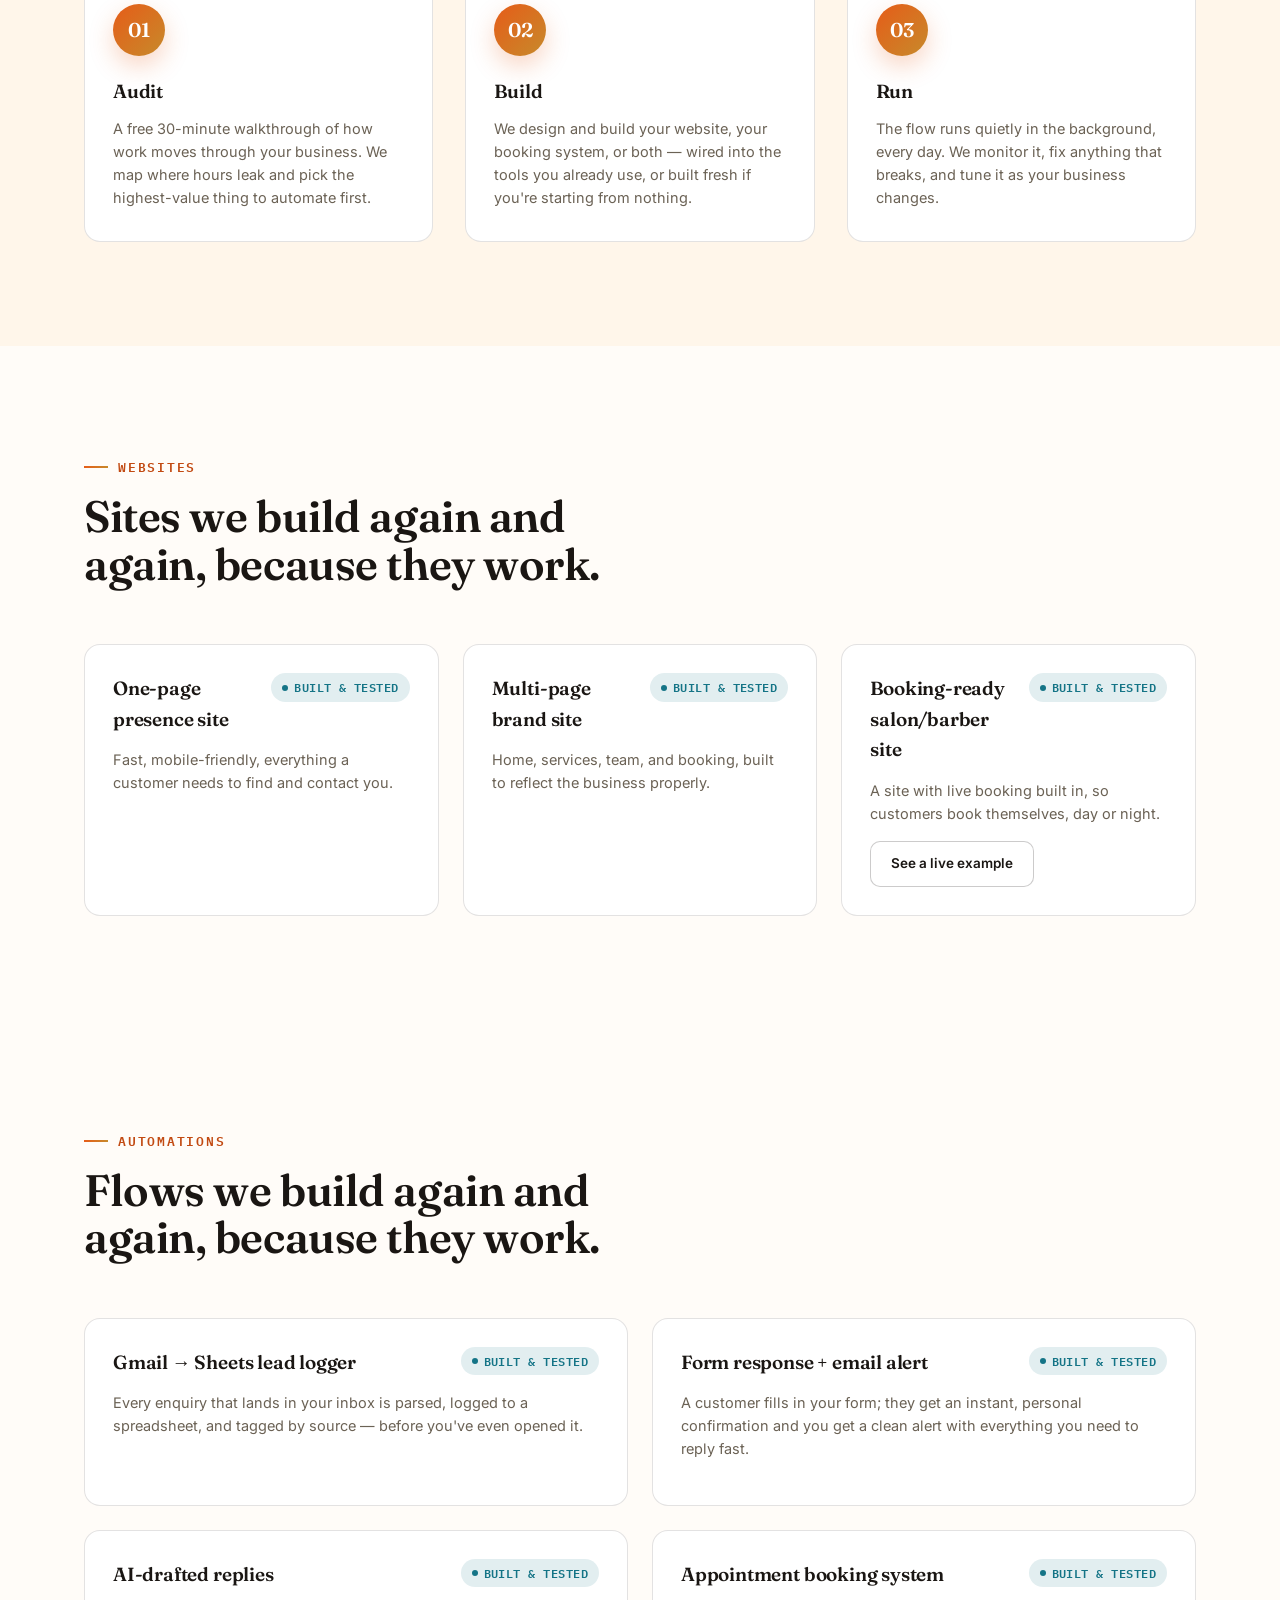
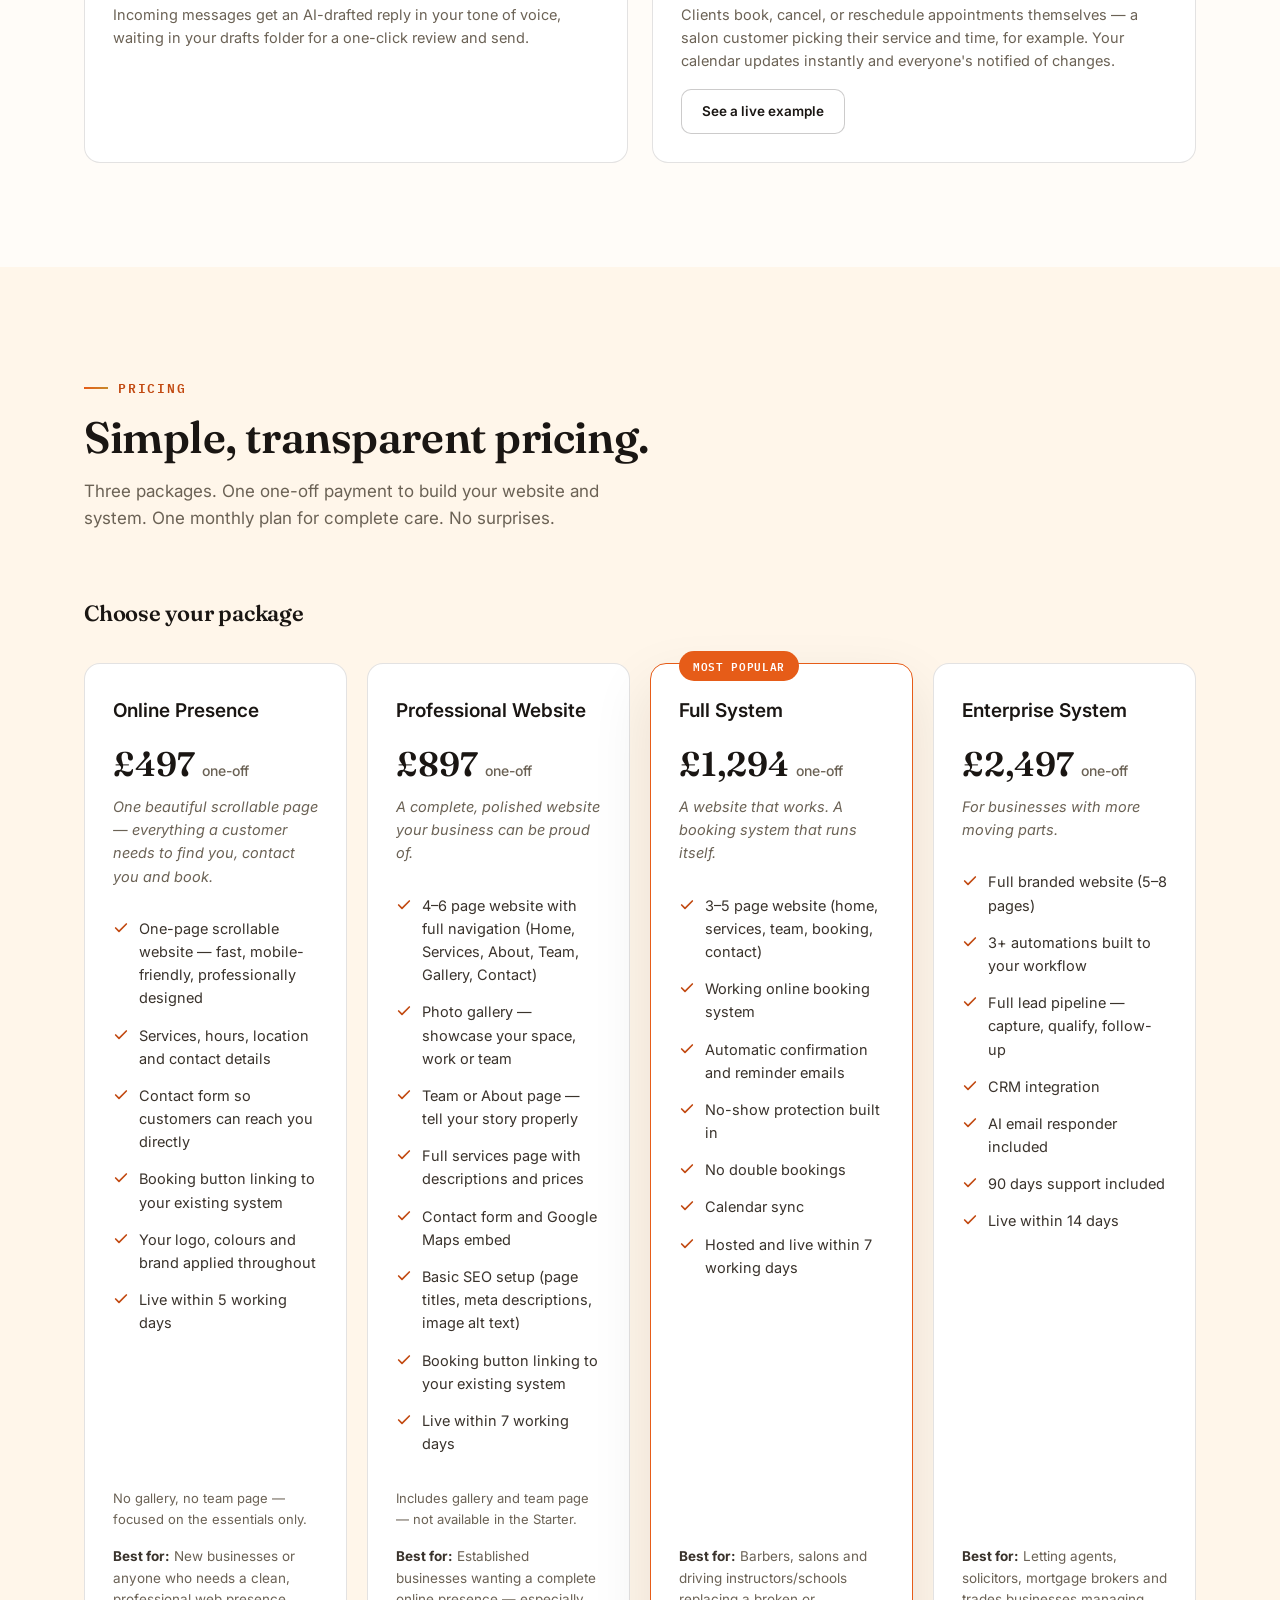
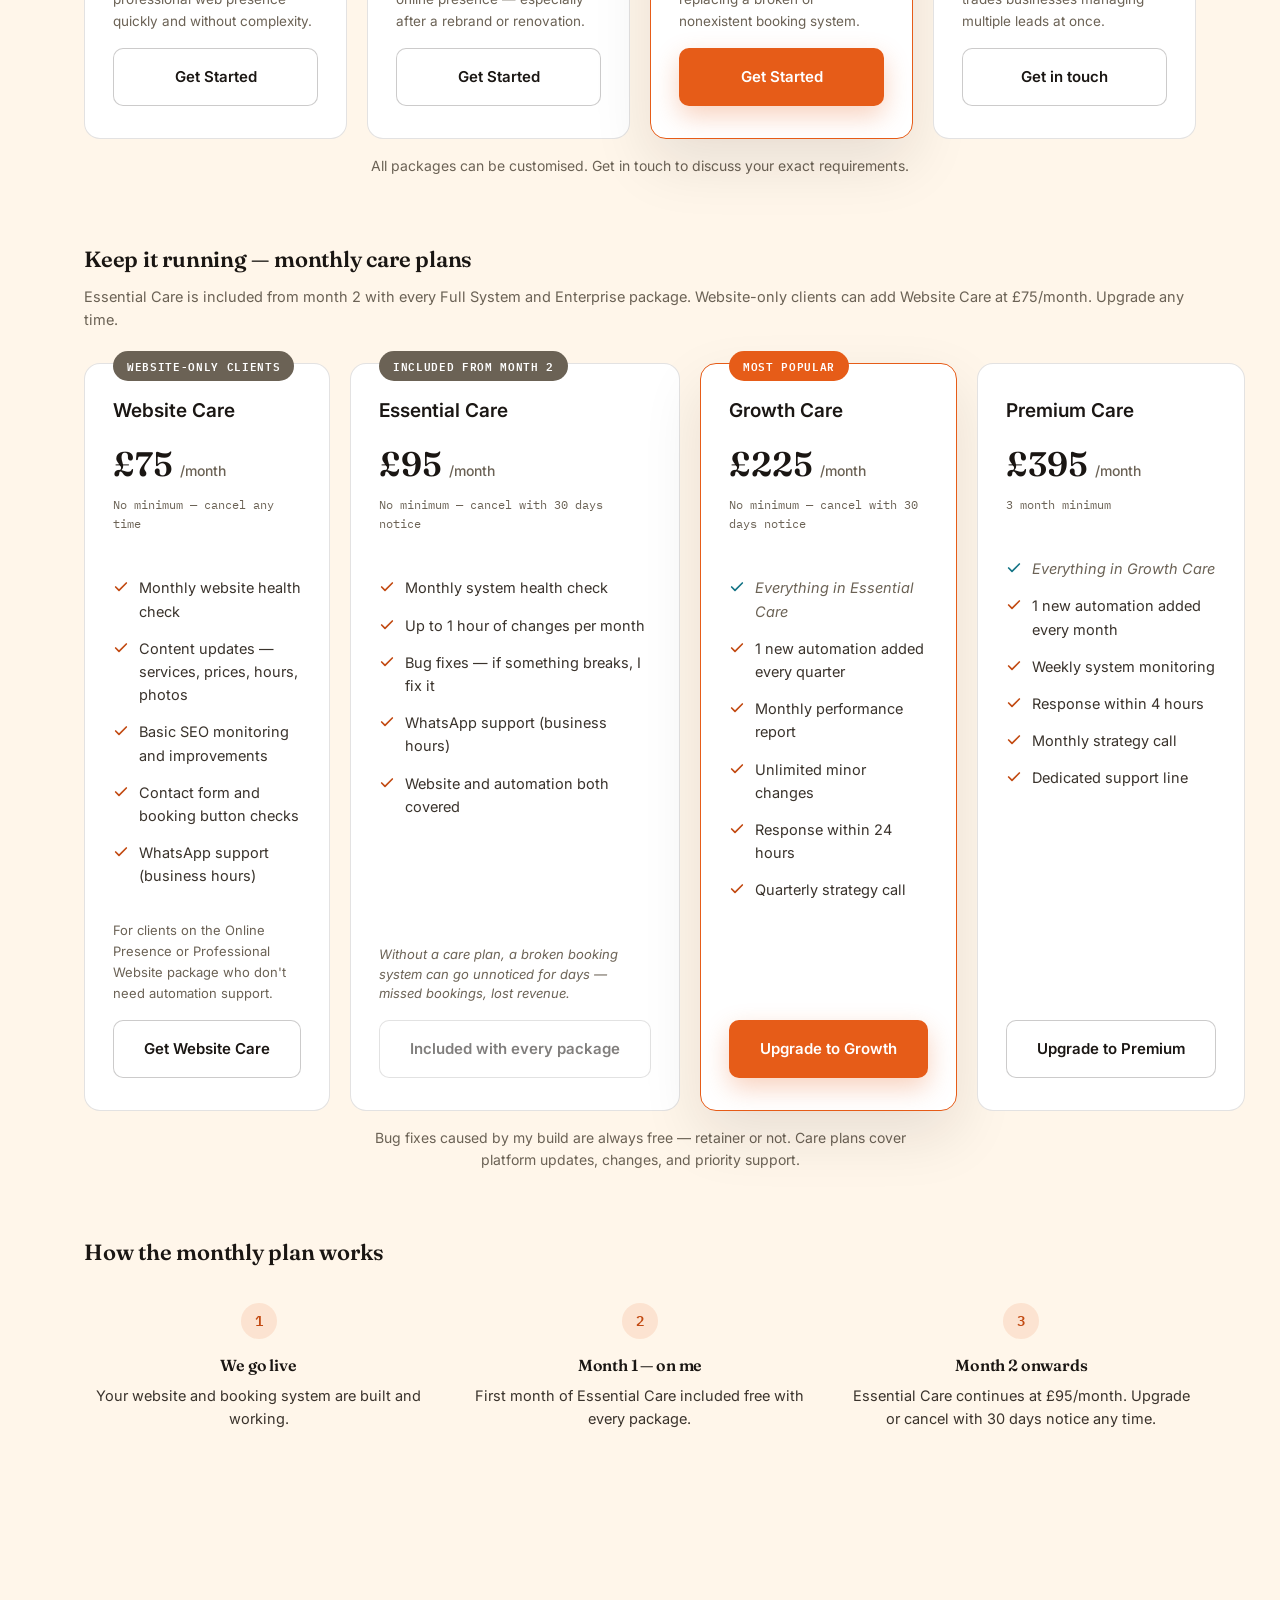
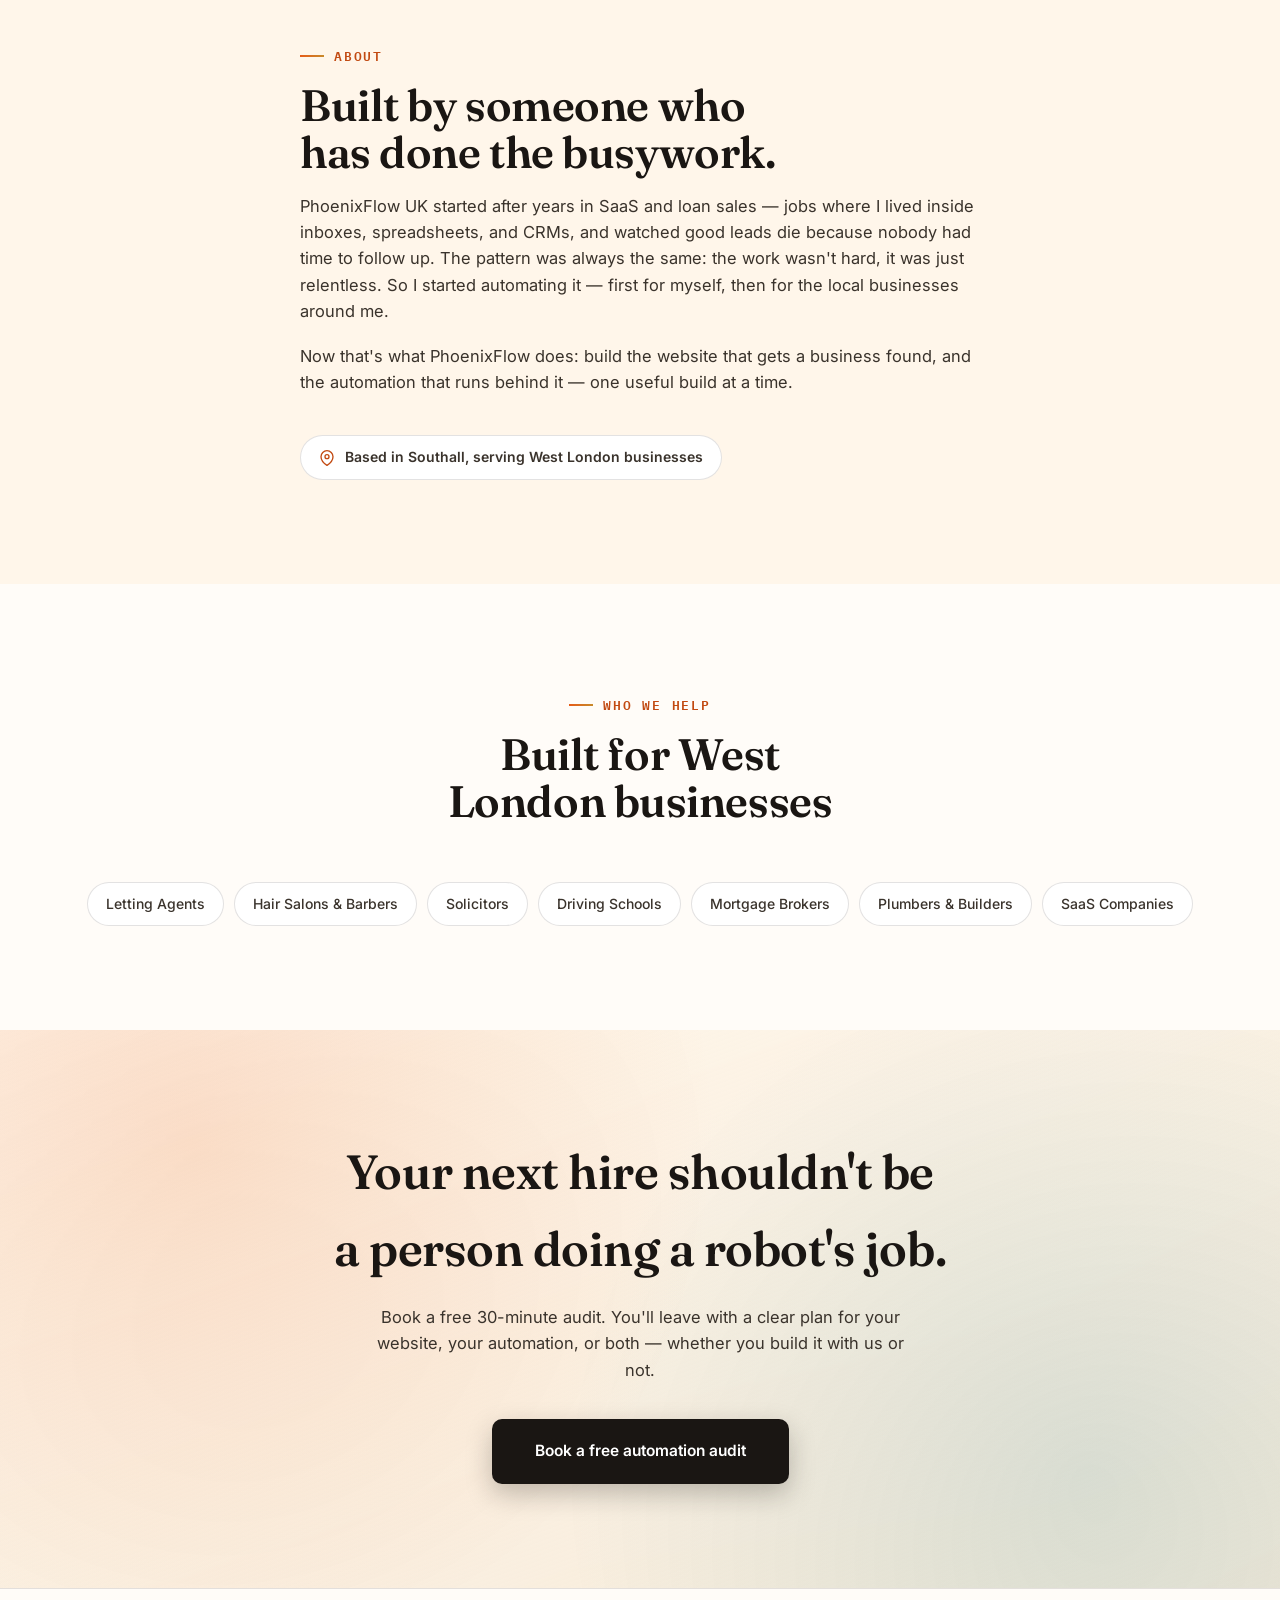
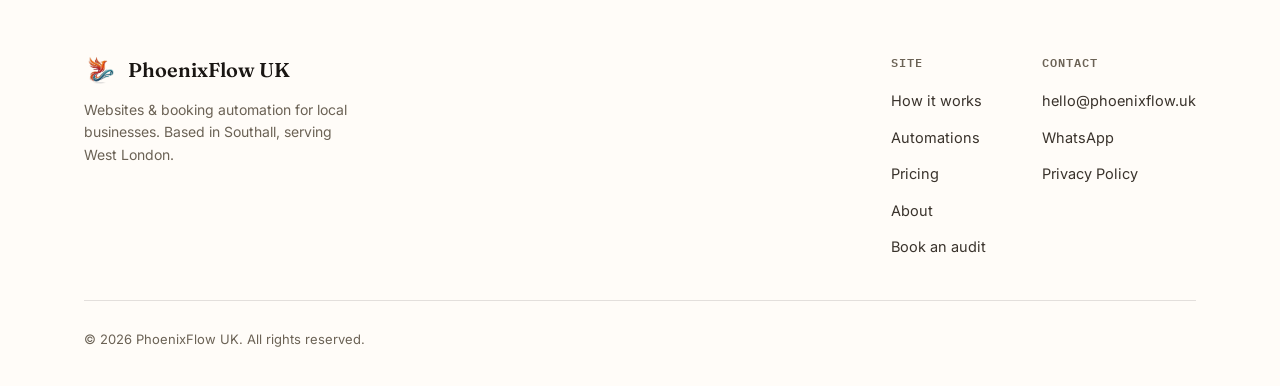
==== commit 7d24edcb: "Reframe copy as dual website + automation offering, add Websites nav Swaps "small business(es)" to "" ====
--- a/index.html
+++ b/index.html
@@ -3,19 +3,19 @@
 <head>
 <meta charset="UTF-8">
 <meta name="viewport" content="width=device-width, initial-scale=1.0">
-<title>PhoenixFlow UK — AI Automation & Websites for Small Business | West London</title>
-<meta name="description" content="PhoenixFlow UK builds AI-powered booking automations and websites for small businesses across West London. Packages from £497. Based in Southall.">
+<title>PhoenixFlow UK — AI Automation & Websites for Local Business | West London</title>
+<meta name="description" content="PhoenixFlow UK builds AI-powered booking automations and websites for local businesses across West London. Packages from £497. Based in Southall.">
 <link rel="canonical" href="https://phoenixflow.uk/">
 
 <meta property="og:type" content="website">
-<meta property="og:title" content="PhoenixFlow UK — AI Automation & Websites for Small Business">
-<meta property="og:description" content="Booking automations and websites for West London small businesses. From £497.">
+<meta property="og:title" content="PhoenixFlow UK — AI Automation & Websites for Local Business">
+<meta property="og:description" content="Booking automations and websites for West London local businesses. From £497.">
 <meta property="og:url" content="https://phoenixflow.uk">
 <meta property="og:site_name" content="PhoenixFlow UK">
 
 <meta name="twitter:card" content="summary_large_image">
-<meta name="twitter:title" content="PhoenixFlow UK — AI Automation & Websites for Small Business">
-<meta name="twitter:description" content="Booking automations and websites for West London small businesses. From £497.">
+<meta name="twitter:title" content="PhoenixFlow UK — AI Automation & Websites for Local Business">
+<meta name="twitter:description" content="Booking automations and websites for West London local businesses. From £497.">
 
 <link rel="icon" type="image/png" href="/assets/favicon.png">
 <link rel="apple-touch-icon" href="/assets/favicon.png">
@@ -34,6 +34,7 @@
     <a href="#top" class="logo"><img src="/assets/logo-icon.png" alt="PhoenixFlow UK" class="logo-img">PhoenixFlow UK</a>
     <ul class="nav-links" id="navLinks">
       <li><a href="#how-it-works">How it works</a></li>
+      <li><a href="#websites">Websites</a></li>
       <li><a href="#automations">Automations</a></li>
       <li><a href="#pricing">Pricing</a></li>
       <li><a href="#about">About</a></li>
@@ -51,10 +52,10 @@
   <section class="hero">
     <div class="container">
       <div class="hero-inner">
-        <h1>A website that brings customers in. Automation that handles what happens next.</h1>
-        <p>We build your online presence and the systems behind it — so every visitor becomes a lead, every lead gets followed up, and nothing slips through the cracks while you do the actual work.</p>
+        <h1>Websites and automations that quietly run your business.</h1>
+        <p>We build the site that gets you found, and the systems behind it that catch every lead and follow up so nothing slips through — all in one build.</p>
         <div class="hero-actions">
-          <a href="https://calendly.com/phoenixflow" target="_blank" rel="noopener" class="btn btn-primary">Book a free automation audit</a>
+          <a href="https://calendly.com/phoenixflow" target="_blank" rel="noopener" class="btn btn-primary">Book a free website & automation audit</a>
           <a href="#how-it-works" class="btn btn-outline">See how it works</a>
         </div>
       </div>
@@ -106,7 +107,7 @@
         <div class="step reveal">
           <div class="step-num">02</div>
           <h3>Build</h3>
-          <p>We design and build your website, your booking system, or both — wired into the tools you already use, like Gmail, Sheets and your CRM. No new software to learn.</p>
+          <p>We design and build your website, your booking system, or both — wired into the tools you already use, or built fresh if you're starting from nothing.</p>
         </div>
         <div class="step reveal">
           <div class="step-num">03</div>
@@ -125,13 +126,13 @@
         <h2 class="section-title">Sites we build again and again, because they work.</h2>
       </div>
 
-      <div class="auto-grid">
+      <div class="auto-grid cols-3">
         <div class="auto-card reveal">
           <div class="auto-card-top">
             <h3>One-page presence site</h3>
             <span class="badge badge-built"><span class="dot"></span>Built &amp; tested</span>
           </div>
-          <p>A single, focused page with everything a customer needs — who you are, what you do, and how to book or get in touch.</p>
+          <p>Fast, mobile-friendly, everything a customer needs to find and contact you.</p>
         </div>
 
         <div class="auto-card reveal">
@@ -139,23 +140,15 @@
             <h3>Multi-page brand site</h3>
             <span class="badge badge-built"><span class="dot"></span>Built &amp; tested</span>
           </div>
-          <p>3–8 pages that tell your full story — services, team, gallery, and a proper contact page that turns visitors into enquiries.</p>
-        </div>
-
-        <div class="auto-card reveal">
-          <div class="auto-card-top">
-            <h3>Professional services site</h3>
-            <span class="badge badge-built"><span class="dot"></span>Built &amp; tested</span>
-          </div>
-          <p>Built for trades and professional services — clear service pages, credentials, and a contact form that gets straight to the point.</p>
-        </div>
-
-        <div class="auto-card reveal">
-          <div class="auto-card-top">
-            <h3>Salon booking site</h3>
-            <span class="badge badge-built"><span class="dot"></span>Built &amp; tested</span>
-          </div>
-          <p>A branded site with live online booking built in — clients pick a service and time themselves, no phone calls needed.</p>
+          <p>Home, services, team, and booking, built to reflect the business properly.</p>
+        </div>
+
+        <div class="auto-card reveal">
+          <div class="auto-card-top">
+            <h3>Booking-ready salon/barber site</h3>
+            <span class="badge badge-built"><span class="dot"></span>Built &amp; tested</span>
+          </div>
+          <p>A site with live booking built in, so customers book themselves, day or night.</p>
           <a href="salon-demo/index.html" target="_blank" rel="noopener" class="btn btn-outline btn-sm">See a live example</a>
         </div>
       </div>
@@ -397,8 +390,8 @@
       <div class="about-copy about-single reveal">
         <span class="eyebrow">About</span>
         <h2 class="section-title">Built by someone who has done the busywork.</h2>
-        <p>PhoenixFlow UK started after years in SaaS and loan sales — jobs where I lived inside inboxes, spreadsheets, and CRMs, and watched good leads die because nobody had time to follow up. The pattern was always the same: the work wasn't hard, it was just relentless. So I started automating it — first for myself, then for the small businesses around me.</p>
-        <p>Now that's all I do: build automation workflows that give owners their hours back. No jargon, no six-month projects. One useful flow at a time.</p>
+        <p>PhoenixFlow UK started after years in SaaS and loan sales — jobs where I lived inside inboxes, spreadsheets, and CRMs, and watched good leads die because nobody had time to follow up. The pattern was always the same: the work wasn't hard, it was just relentless. So I started automating it — first for myself, then for the local businesses around me.</p>
+        <p>Now that's what PhoenixFlow does: build the website that gets a business found, and the automation that runs behind it — one useful build at a time.</p>
         <div class="about-location">
           <svg width="16" height="16" viewBox="0 0 24 24" fill="none" stroke="currentColor" stroke-width="2" stroke-linecap="round" stroke-linejoin="round"><path d="M21 10c0 7-9 13-9 13s-9-6-9-13a9 9 0 0 1 18 0z"></path><circle cx="12" cy="10" r="3"></circle></svg>
           Based in Southall, serving West London businesses
@@ -430,7 +423,7 @@
   <section class="cta-section">
     <div class="container reveal">
       <h2>Your next hire shouldn't be a person doing a robot's job.</h2>
-      <p>Book a free 30-minute audit. You'll leave with a shortlist of automations worth building — whether you build them with us or not.</p>
+      <p>Book a free 30-minute audit. You'll leave with a clear plan for your website, your automation, or both — whether you build it with us or not.</p>
       <a href="https://calendly.com/phoenixflow" target="_blank" rel="noopener" class="btn btn-dark">Book a free automation audit</a>
     </div>
   </section>
--- a/css/styles.css
+++ b/css/styles.css
@@ -368,6 +368,10 @@
   margin-top:12px;
 }
 
+.auto-grid.cols-3{
+  grid-template-columns:repeat(3,1fr);
+}
+
 .auto-card{
   background:var(--card);
   border:1px solid var(--border);
@@ -715,6 +719,7 @@
   .problem-grid{grid-template-columns:1fr;}
   .steps{grid-template-columns:1fr;}
   .auto-grid{grid-template-columns:1fr;}
+  .auto-grid.cols-3{grid-template-columns:1fr;}
   .tier-grid{grid-template-columns:1fr;}
   .tier-grid.cols-4{grid-template-columns:1fr;}
   .pricing-steps{grid-template-columns:1fr;gap:28px;}
